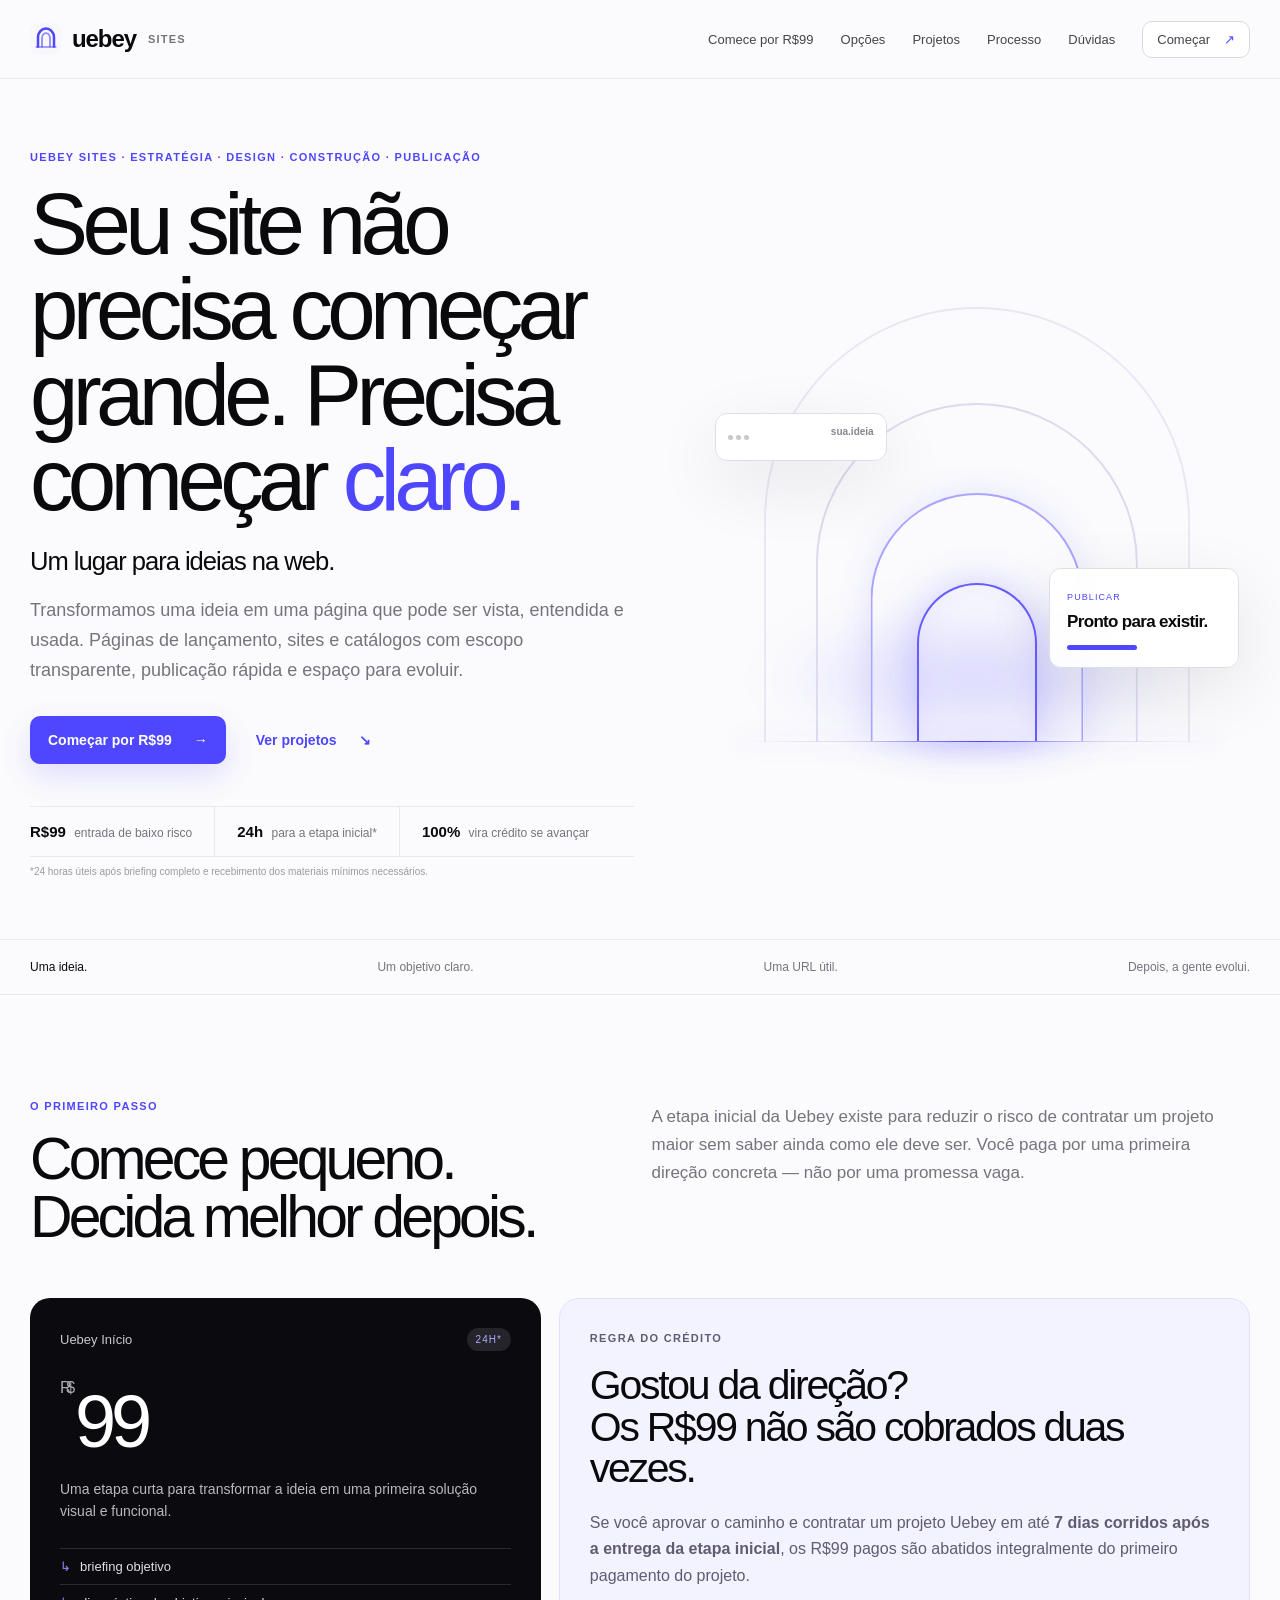
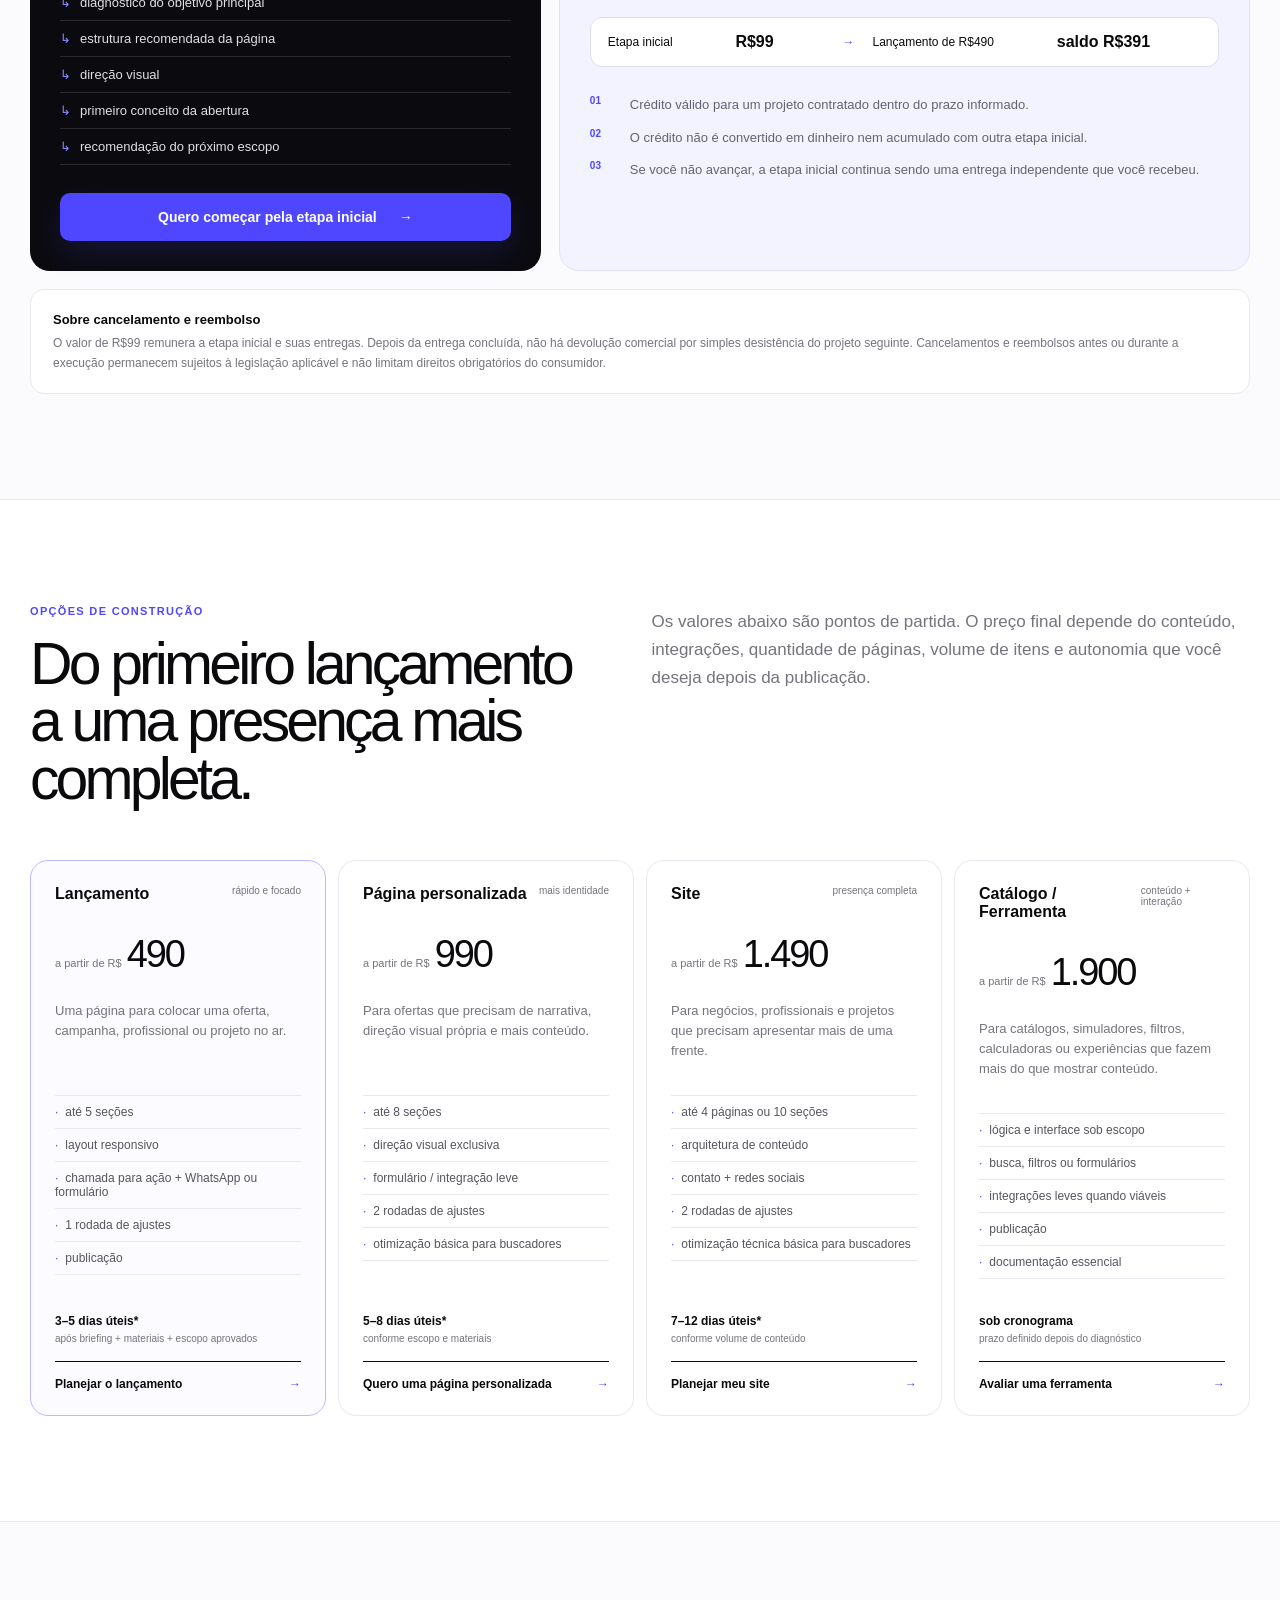
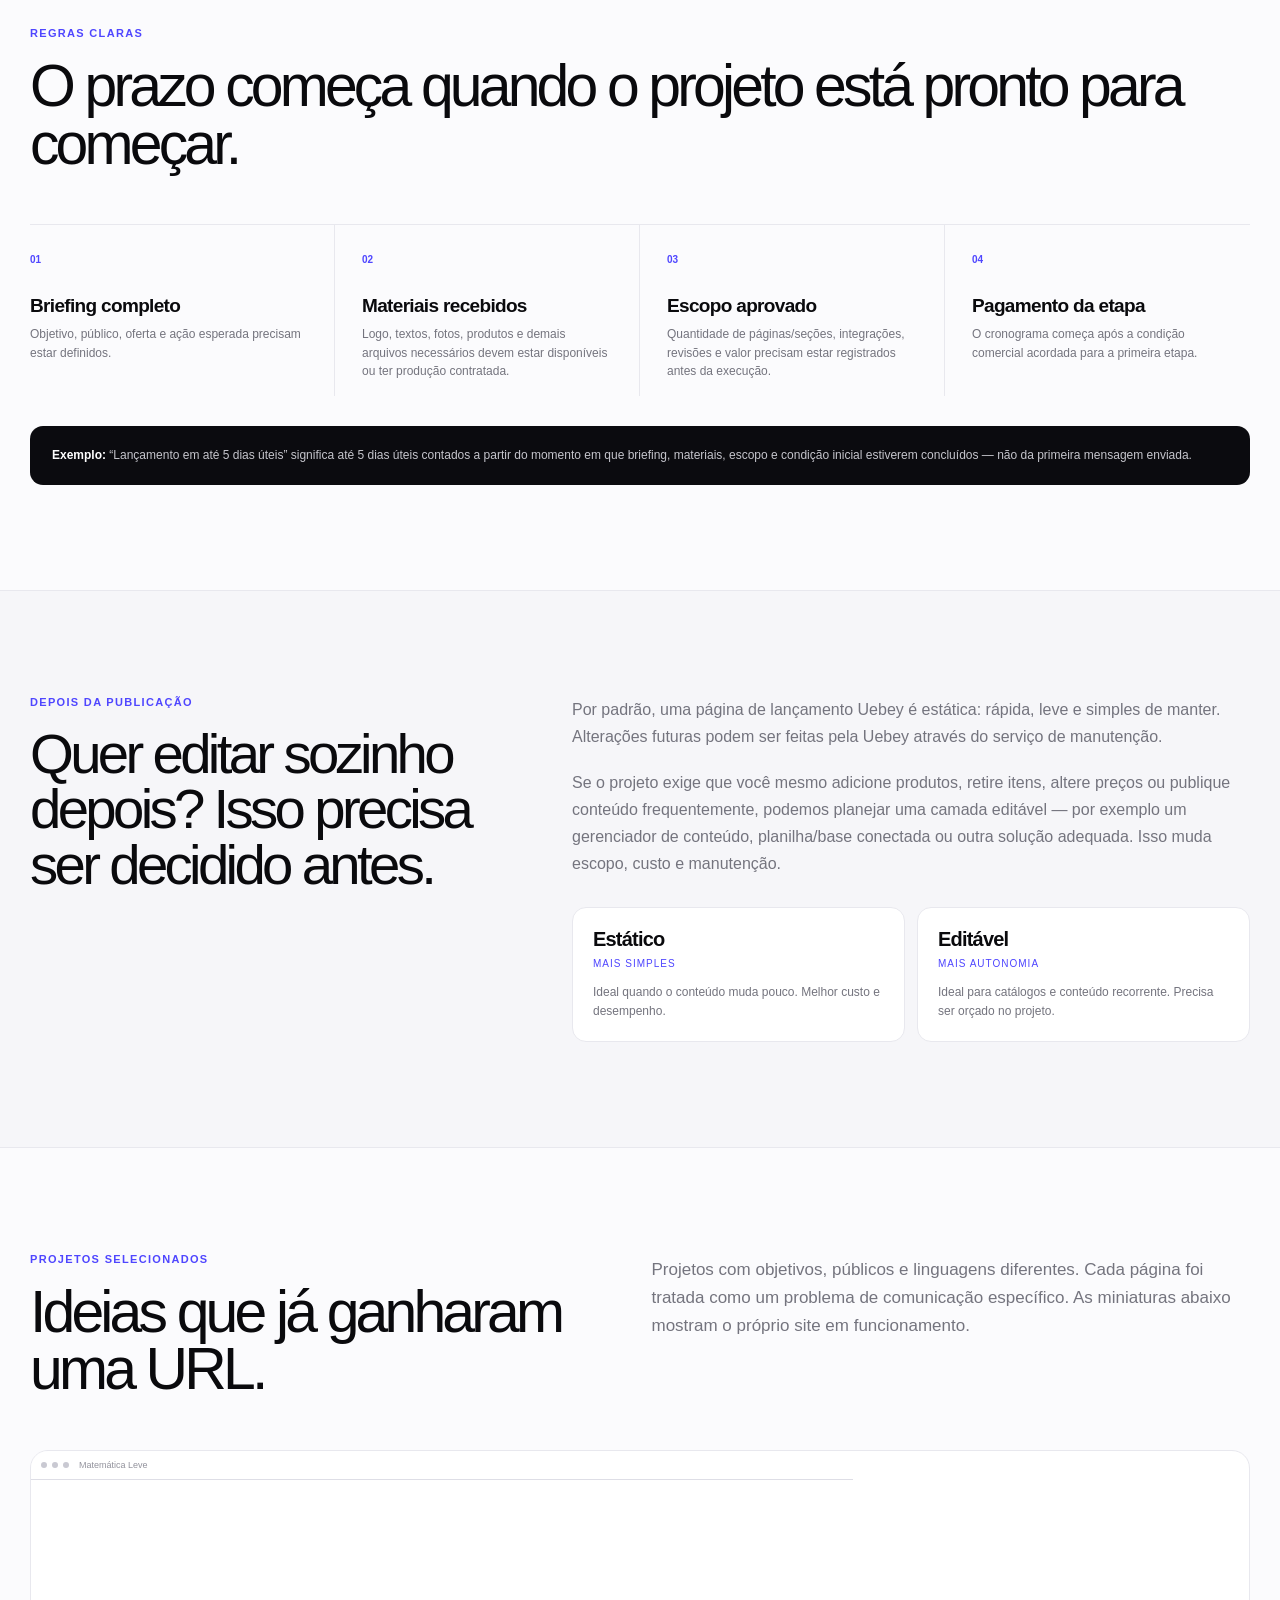
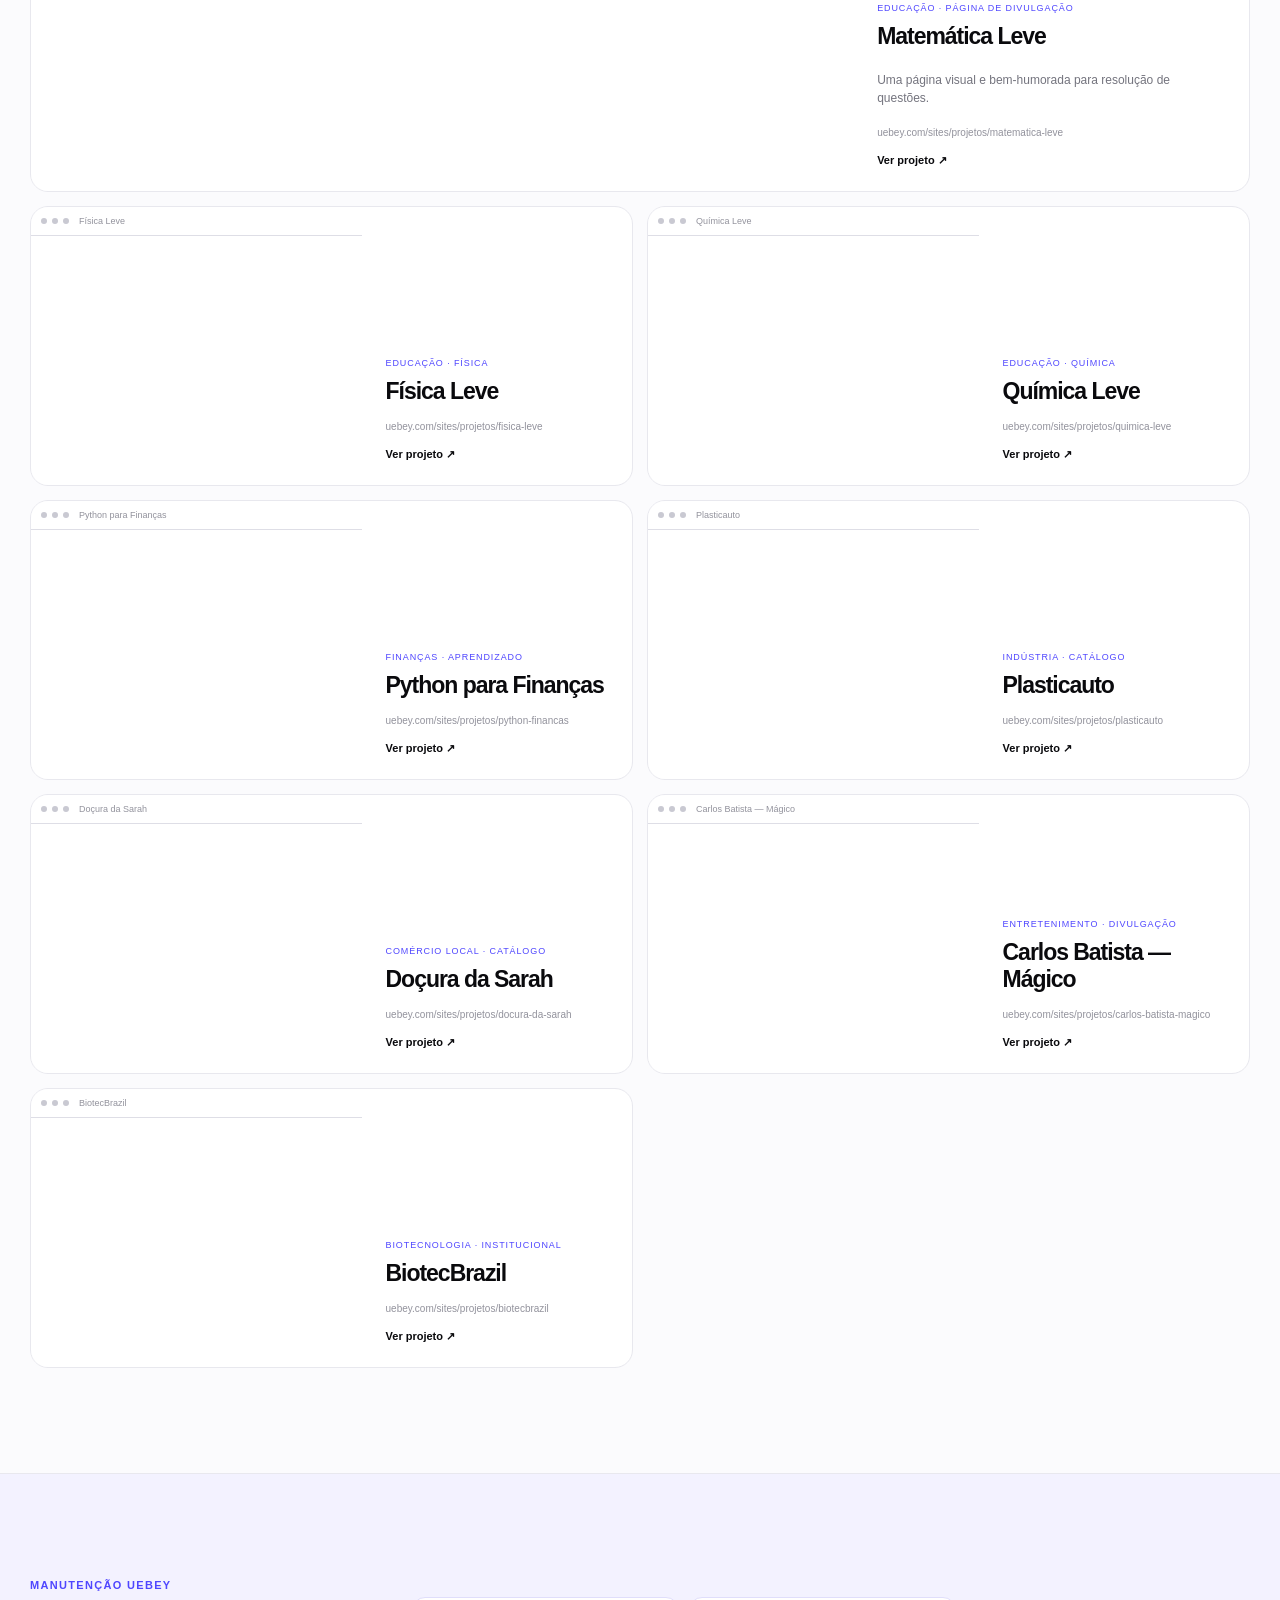
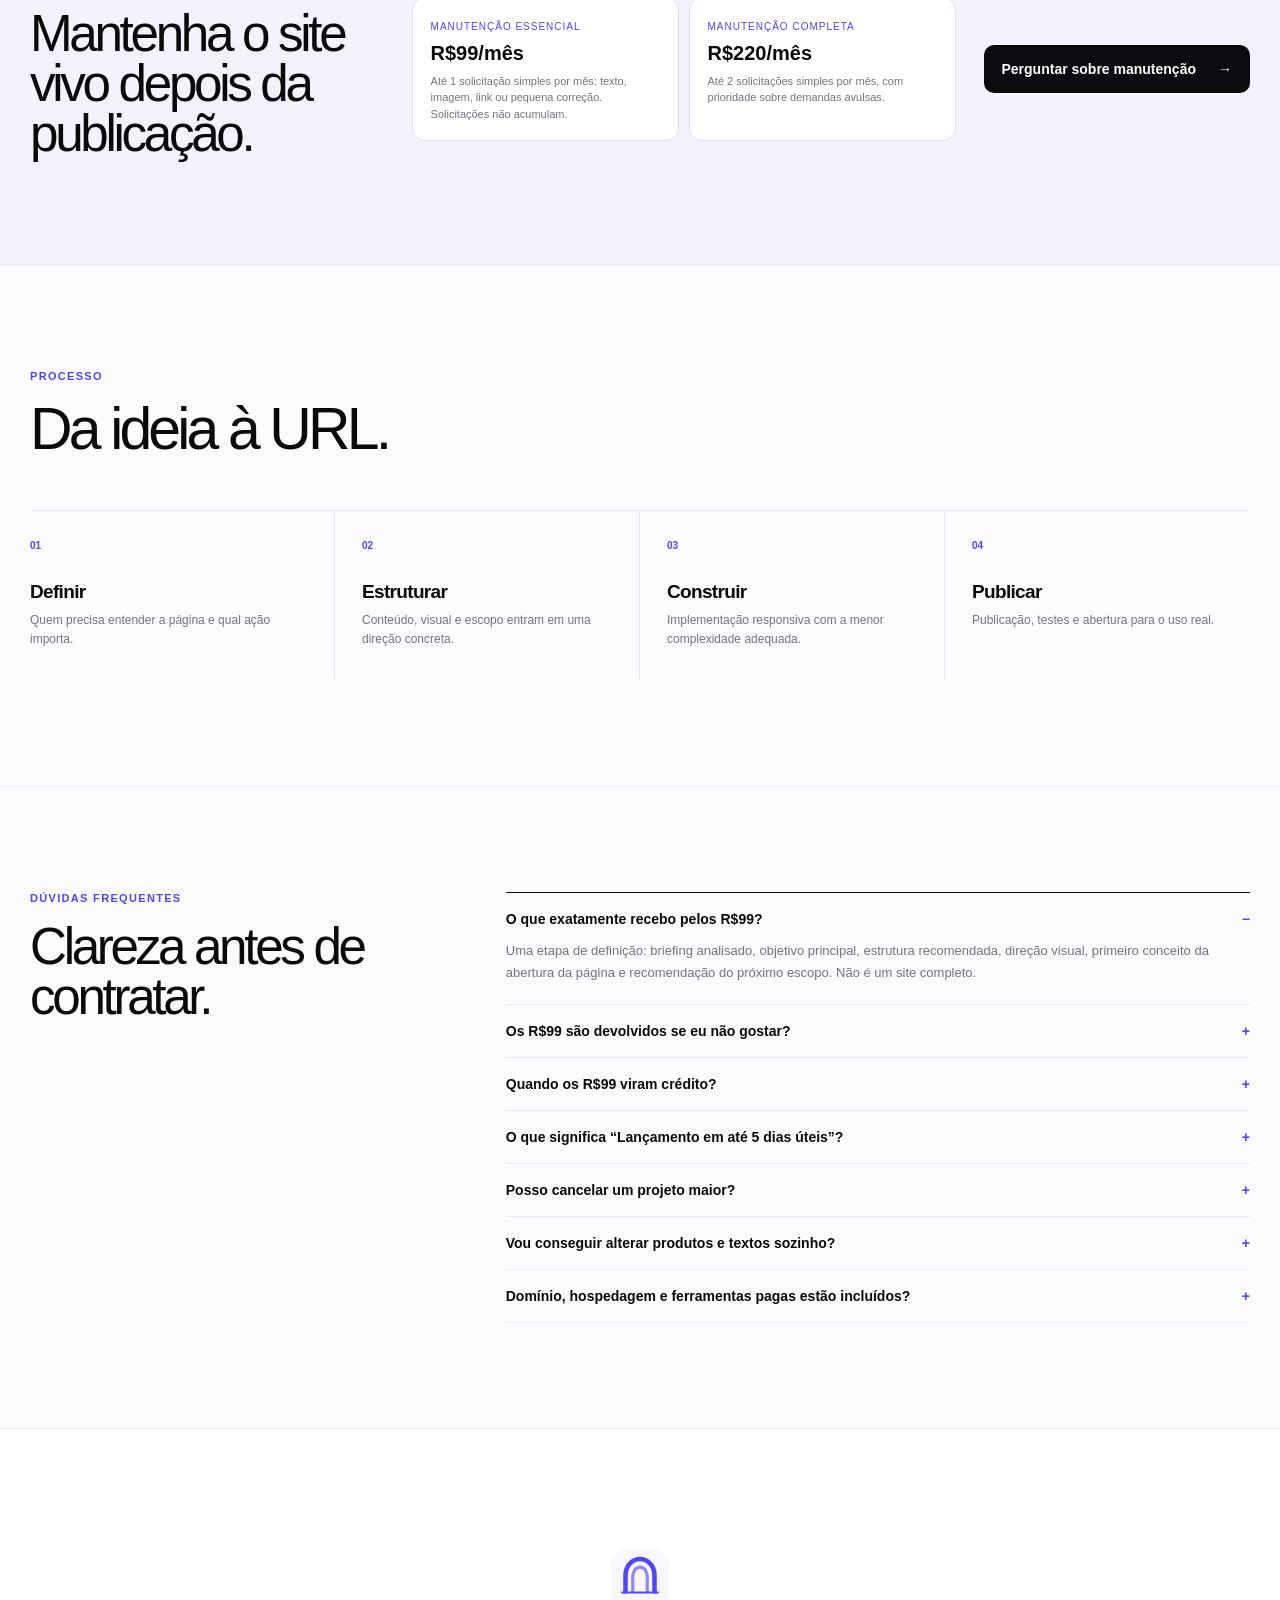
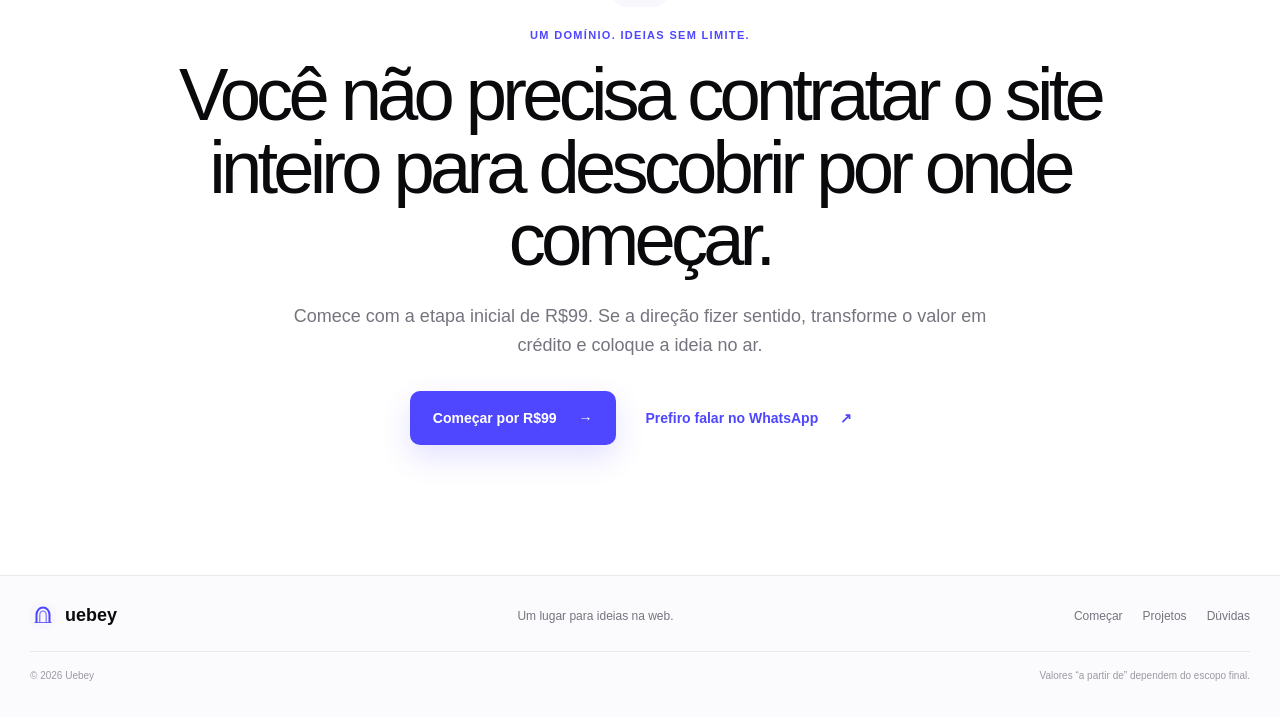
==== sites/index.html @ 87c735de "Publica Uebey Sites em /sites e internaliza portfólio" ====
<!doctype html>
<html lang="pt-BR">
<head>
  <meta charset="utf-8">
  <meta name="viewport" content="width=device-width,initial-scale=1">
  <meta name="theme-color" content="#fbfbfd">
  <meta name="description" content="Uebey Sites — páginas, sites, catálogos e experiências digitais claras, rápidas e sob medida. Comece pela etapa inicial de R$99 e use 100% como crédito se avançar para o projeto completo.">
  <meta property="og:type" content="website">
  <meta property="og:locale" content="pt_BR">
  <meta property="og:title" content="Uebey Sites — sua ideia, pronta para existir na web">
  <meta property="og:description" content="Comece por R$99. Receba direção, estrutura e primeiro conceito. Se avançar, o valor vira crédito no projeto.">
  <title>Uebey Sites — Um lugar para ideias na web</title>
  <link rel="icon" href="favicon.svg" type="image/svg+xml">
  <link rel="stylesheet" href="styles.css">
  <style>
    .site-preview{background:#ececf2;position:relative;overflow:hidden;isolation:isolate}.preview-chrome{height:29px;background:#fff;border-bottom:1px solid #dedee6;display:flex;align-items:center;gap:5px;padding:0 10px;position:relative;z-index:2}.preview-chrome i{width:6px;height:6px;border-radius:50%;background:#c9c9d2;display:block}.preview-chrome span{font-size:9px;color:#92929c;margin-left:5px;white-space:nowrap;overflow:hidden;text-overflow:ellipsis}.site-preview iframe{display:block;width:100%;height:calc(100% - 29px);min-height:221px;border:0;background:#fff;pointer-events:none}.project-wide .site-preview iframe{min-height:311px}.project-url{font-size:10px;color:#92929c;margin-top:6px;line-height:1.4}.portfolio-grid{align-items:stretch}@media(max-width:1040px){.project-wide .site-preview iframe{min-height:201px}}
  </style>
  <script src="script.js" defer></script>
</head>
<body>
<a class="skip-link" href="#conteudo">Ir para o conteúdo</a>

<header class="site-header" id="topo">
  <div class="container nav-row">
    <a class="brand" href="#topo" aria-label="Uebey Sites">
      <img src="favicon.svg" alt="">
      <span>uebey</span>
      <small>sites</small>
    </a>
    <button class="menu-toggle" type="button" aria-expanded="false" aria-controls="menu-principal" aria-label="Abrir menu"><span></span><span></span></button>
    <nav class="main-nav" id="menu-principal" aria-label="Navegação principal">
      <a href="#start">Comece por R$99</a>
      <a href="#opcoes">Opções</a>
      <a href="#portfolio">Projetos</a>
      <a href="#processo">Processo</a>
      <a href="#faq">Dúvidas</a>
      <a class="nav-cta start-link" data-plan="start">Começar <span>↗</span></a>
    </nav>
  </div>
</header>

<main id="conteudo">
  <section class="hero">
    <div class="container hero-grid">
      <div class="hero-copy reveal">
        <p class="eyebrow">Uebey Sites · Estratégia · Design · Construção · Publicação</p>
        <h1>Seu site não precisa começar grande. Precisa começar <em>claro.</em></h1>
        <p class="hero-tagline">Um lugar para ideias na web.</p>
        <p class="hero-lead">Transformamos uma ideia em uma página que pode ser vista, entendida e usada. Páginas de lançamento, sites e catálogos com escopo transparente, publicação rápida e espaço para evoluir.</p>
        <div class="hero-actions">
          <a class="button button-primary start-link" data-plan="start">Começar por R$99 <span>→</span></a>
          <a class="button button-text" href="#portfolio">Ver projetos <span>↘</span></a>
        </div>
        <div class="hero-proof">
          <span><strong>R$99</strong> entrada de baixo risco</span>
          <span><strong>24h</strong> para a etapa inicial*</span>
          <span><strong>100%</strong> vira crédito se avançar</span>
        </div>
        <small class="hero-note">*24 horas úteis após briefing completo e recebimento dos materiais mínimos necessários.</small>
      </div>

      <div class="portal-scene reveal" aria-label="Portal visual da Uebey">
        <div class="portal-aura"></div>
        <div class="portal-shell shell-1"></div>
        <div class="portal-shell shell-2"></div>
        <div class="portal-shell shell-3"></div>
        <div class="portal-door"></div>
        <div class="portal-line"></div>
        <div class="browser-card card-a"><span></span><span></span><span></span><b>sua.ideia</b></div>
        <div class="browser-card card-b"><small>publicar</small><strong>Pronto para existir.</strong><i></i></div>
      </div>
    </div>
  </section>

  <section class="promise-strip" aria-label="Proposta Uebey">
    <div class="container promise-grid">
      <span>Uma ideia.</span><span>Um objetivo claro.</span><span>Uma URL útil.</span><span>Depois, a gente evolui.</span>
    </div>
  </section>

  <section class="section start-section" id="start">
    <div class="container">
      <div class="section-head">
        <div><p class="eyebrow">O primeiro passo</p><h2>Comece pequeno. Decida melhor depois.</h2></div>
        <p>A etapa inicial da Uebey existe para reduzir o risco de contratar um projeto maior sem saber ainda como ele deve ser. Você paga por uma primeira direção concreta — não por uma promessa vaga.</p>
      </div>

      <div class="start-grid">
        <article class="start-card reveal">
          <div class="start-top"><span>Uebey Início</span><span class="pill">24h*</span></div>
          <div class="start-price"><small>R$</small>99</div>
          <p>Uma etapa curta para transformar a ideia em uma primeira solução visual e funcional.</p>
          <ul class="check-list">
            <li>briefing objetivo</li>
            <li>diagnóstico do objetivo principal</li>
            <li>estrutura recomendada da página</li>
            <li>direção visual</li>
            <li>primeiro conceito da abertura</li>
            <li>recomendação do próximo escopo</li>
          </ul>
          <a class="button button-primary full start-link" data-plan="start">Quero começar pela etapa inicial <span>→</span></a>
        </article>

        <div class="credit-panel reveal">
          <p class="eyebrow">Regra do crédito</p>
          <h3>Gostou da direção?<br>Os R$99 não são cobrados duas vezes.</h3>
          <p>Se você aprovar o caminho e contratar um projeto Uebey em até <strong>7 dias corridos após a entrega da etapa inicial</strong>, os R$99 pagos são abatidos integralmente do primeiro pagamento do projeto.</p>
          <div class="credit-example"><span>Etapa inicial</span><strong>R$99</strong><b>→</b><span>Lançamento de R$490</span><strong>saldo R$391</strong></div>
          <div class="credit-rules">
            <div><span>01</span><p>Crédito válido para um projeto contratado dentro do prazo informado.</p></div>
            <div><span>02</span><p>O crédito não é convertido em dinheiro nem acumulado com outra etapa inicial.</p></div>
            <div><span>03</span><p>Se você não avançar, a etapa inicial continua sendo uma entrega independente que você recebeu.</p></div>
          </div>
        </div>
      </div>

      <div class="scope-note reveal">
        <strong>Sobre cancelamento e reembolso</strong>
        <p>O valor de R$99 remunera a etapa inicial e suas entregas. Depois da entrega concluída, não há devolução comercial por simples desistência do projeto seguinte. Cancelamentos e reembolsos antes ou durante a execução permanecem sujeitos à legislação aplicável e não limitam direitos obrigatórios do consumidor.</p>
      </div>
    </div>
  </section>

  <section class="section options-section" id="opcoes">
    <div class="container">
      <div class="section-head">
        <div><p class="eyebrow">Opções de construção</p><h2>Do primeiro lançamento a uma presença mais completa.</h2></div>
        <p>Os valores abaixo são pontos de partida. O preço final depende do conteúdo, integrações, quantidade de páginas, volume de itens e autonomia que você deseja depois da publicação.</p>
      </div>

      <div class="pricing-grid">
        <article class="price-card featured reveal">
          <div class="price-head"><span>Lançamento</span><small>rápido e focado</small></div>
          <div class="price"><small>a partir de R$</small>490</div>
          <p>Uma página para colocar uma oferta, campanha, profissional ou projeto no ar.</p>
          <ul>
            <li>até 5 seções</li>
            <li>layout responsivo</li>
            <li>chamada para ação + WhatsApp ou formulário</li>
            <li>1 rodada de ajustes</li>
            <li>publicação</li>
          </ul>
          <div class="deadline"><strong>3–5 dias úteis*</strong><span>após briefing + materiais + escopo aprovados</span></div>
          <a class="price-link start-link" data-plan="launch">Planejar o lançamento <span>→</span></a>
        </article>

        <article class="price-card reveal">
          <div class="price-head"><span>Página personalizada</span><small>mais identidade</small></div>
          <div class="price"><small>a partir de R$</small>990</div>
          <p>Para ofertas que precisam de narrativa, direção visual própria e mais conteúdo.</p>
          <ul>
            <li>até 8 seções</li>
            <li>direção visual exclusiva</li>
            <li>formulário / integração leve</li>
            <li>2 rodadas de ajustes</li>
            <li>otimização básica para buscadores</li>
          </ul>
          <div class="deadline"><strong>5–8 dias úteis*</strong><span>conforme escopo e materiais</span></div>
          <a class="price-link start-link" data-plan="launch">Quero uma página personalizada <span>→</span></a>
        </article>

        <article class="price-card reveal">
          <div class="price-head"><span>Site</span><small>presença completa</small></div>
          <div class="price"><small>a partir de R$</small>1.490</div>
          <p>Para negócios, profissionais e projetos que precisam apresentar mais de uma frente.</p>
          <ul>
            <li>até 4 páginas ou 10 seções</li>
            <li>arquitetura de conteúdo</li>
            <li>contato + redes sociais</li>
            <li>2 rodadas de ajustes</li>
            <li>otimização técnica básica para buscadores</li>
          </ul>
          <div class="deadline"><strong>7–12 dias úteis*</strong><span>conforme volume de conteúdo</span></div>
          <a class="price-link start-link" data-plan="site">Planejar meu site <span>→</span></a>
        </article>

        <article class="price-card reveal">
          <div class="price-head"><span>Catálogo / Ferramenta</span><small>conteúdo + interação</small></div>
          <div class="price"><small>a partir de R$</small>1.900</div>
          <p>Para catálogos, simuladores, filtros, calculadoras ou experiências que fazem mais do que mostrar conteúdo.</p>
          <ul>
            <li>lógica e interface sob escopo</li>
            <li>busca, filtros ou formulários</li>
            <li>integrações leves quando viáveis</li>
            <li>publicação</li>
            <li>documentação essencial</li>
          </ul>
          <div class="deadline"><strong>sob cronograma</strong><span>prazo definido depois do diagnóstico</span></div>
          <a class="price-link start-link" data-plan="tool">Avaliar uma ferramenta <span>→</span></a>
        </article>
      </div>
    </div>
  </section>

  <section class="section rules-section">
    <div class="container">
      <div class="section-head compact">
        <div><p class="eyebrow">Regras claras</p><h2>O prazo começa quando o projeto está pronto para começar.</h2></div>
      </div>
      <div class="rules-grid">
        <article><span>01</span><h3>Briefing completo</h3><p>Objetivo, público, oferta e ação esperada precisam estar definidos.</p></article>
        <article><span>02</span><h3>Materiais recebidos</h3><p>Logo, textos, fotos, produtos e demais arquivos necessários devem estar disponíveis ou ter produção contratada.</p></article>
        <article><span>03</span><h3>Escopo aprovado</h3><p>Quantidade de páginas/seções, integrações, revisões e valor precisam estar registrados antes da execução.</p></article>
        <article><span>04</span><h3>Pagamento da etapa</h3><p>O cronograma começa após a condição comercial acordada para a primeira etapa.</p></article>
      </div>
      <div class="timeline-rule reveal"><strong>Exemplo:</strong> “Lançamento em até 5 dias úteis” significa até 5 dias úteis contados a partir do momento em que briefing, materiais, escopo e condição inicial estiverem concluídos — não da primeira mensagem enviada.</div>
    </div>
  </section>

  <section class="section edit-section">
    <div class="container edit-grid">
      <div><p class="eyebrow">Depois da publicação</p><h2>Quer editar sozinho depois? Isso precisa ser decidido antes.</h2></div>
      <div class="edit-copy">
        <p>Por padrão, uma página de lançamento Uebey é estática: rápida, leve e simples de manter. Alterações futuras podem ser feitas pela Uebey através do serviço de manutenção.</p>
        <p>Se o projeto exige que você mesmo adicione produtos, retire itens, altere preços ou publique conteúdo frequentemente, podemos planejar uma camada editável — por exemplo um gerenciador de conteúdo, planilha/base conectada ou outra solução adequada. Isso muda escopo, custo e manutenção.</p>
        <div class="choice-grid">
          <article><strong>Estático</strong><span>mais simples</span><p>Ideal quando o conteúdo muda pouco. Melhor custo e desempenho.</p></article>
          <article><strong>Editável</strong><span>mais autonomia</span><p>Ideal para catálogos e conteúdo recorrente. Precisa ser orçado no projeto.</p></article>
        </div>
      </div>
    </div>
  </section>

  <section class="section portfolio-section" id="portfolio">
    <div class="container">
      <div class="section-head">
        <div><p class="eyebrow">Projetos selecionados</p><h2>Ideias que já ganharam uma URL.</h2></div>
        <p>Projetos com objetivos, públicos e linguagens diferentes. Cada página foi tratada como um problema de comunicação específico. As miniaturas abaixo mostram o próprio site em funcionamento.</p>
      </div>

      <div class="portfolio-grid">
        <a class="project project-wide reveal" href="/sites/projetos/matematica-leve/">
          <div class="project-art site-preview"><div class="preview-chrome"><i></i><i></i><i></i><span>Matemática Leve</span></div><iframe loading="lazy" tabindex="-1" aria-hidden="true" sandbox="allow-scripts allow-same-origin" src="https://rsucupira.github.io/resolucao-matematica-vestibular-leve/"></iframe></div>
          <div class="project-info"><small>Educação · Página de divulgação</small><h3>Matemática Leve</h3><p>Uma página visual e bem-humorada para resolução de questões.</p><span class="project-url">uebey.com/sites/projetos/matematica-leve</span><b>Ver projeto ↗</b></div>
        </a>
        <a class="project reveal" href="/sites/projetos/fisica-leve/">
          <div class="project-art site-preview"><div class="preview-chrome"><i></i><i></i><i></i><span>Física Leve</span></div><iframe loading="lazy" tabindex="-1" aria-hidden="true" sandbox="allow-scripts allow-same-origin" src="https://rsucupira.github.io/resolucao-fisica-vestibular-leve/"></iframe></div>
          <div class="project-info"><small>Educação · Física</small><h3>Física Leve</h3><span class="project-url">uebey.com/sites/projetos/fisica-leve</span><b>Ver projeto ↗</b></div>
        </a>
        <a class="project reveal" href="/sites/projetos/quimica-leve/">
          <div class="project-art site-preview"><div class="preview-chrome"><i></i><i></i><i></i><span>Química Leve</span></div><iframe loading="lazy" tabindex="-1" aria-hidden="true" sandbox="allow-scripts allow-same-origin" src="https://rsucupira.github.io/resolucao-quimica-vestibular-leve/"></iframe></div>
          <div class="project-info"><small>Educação · Química</small><h3>Química Leve</h3><span class="project-url">uebey.com/sites/projetos/quimica-leve</span><b>Ver projeto ↗</b></div>
        </a>
        <a class="project reveal" href="/sites/projetos/python-financas/">
          <div class="project-art site-preview"><div class="preview-chrome"><i></i><i></i><i></i><span>Python para Finanças</span></div><iframe loading="lazy" tabindex="-1" aria-hidden="true" sandbox="allow-scripts allow-same-origin" src="https://rsucupira.github.io/python-financas/"></iframe></div>
          <div class="project-info"><small>Finanças · Aprendizado</small><h3>Python para Finanças</h3><span class="project-url">uebey.com/sites/projetos/python-financas</span><b>Ver projeto ↗</b></div>
        </a>
        <a class="project reveal" href="/sites/projetos/plasticauto/">
          <div class="project-art site-preview"><div class="preview-chrome"><i></i><i></i><i></i><span>Plasticauto</span></div><iframe loading="lazy" tabindex="-1" aria-hidden="true" sandbox="allow-scripts allow-same-origin" src="https://rsucupira.github.io/lp-plasticauto/"></iframe></div>
          <div class="project-info"><small>Indústria · Catálogo</small><h3>Plasticauto</h3><span class="project-url">uebey.com/sites/projetos/plasticauto</span><b>Ver projeto ↗</b></div>
        </a>
        <a class="project reveal" href="/sites/projetos/docura-da-sarah/">
          <div class="project-art site-preview"><div class="preview-chrome"><i></i><i></i><i></i><span>Doçura da Sarah</span></div><iframe loading="lazy" tabindex="-1" aria-hidden="true" sandbox="allow-scripts allow-same-origin" src="https://rsucupira.github.io/lp-docura-da-sarah/"></iframe></div>
          <div class="project-info"><small>Comércio local · Catálogo</small><h3>Doçura da Sarah</h3><span class="project-url">uebey.com/sites/projetos/docura-da-sarah</span><b>Ver projeto ↗</b></div>
        </a>
        <a class="project reveal" href="/sites/projetos/carlos-batista-magico/">
          <div class="project-art site-preview"><div class="preview-chrome"><i></i><i></i><i></i><span>Carlos Batista — Mágico</span></div><iframe loading="lazy" tabindex="-1" aria-hidden="true" sandbox="allow-scripts allow-same-origin" src="https://rsucupira.github.io/lp-magico/"></iframe></div>
          <div class="project-info"><small>Entretenimento · Divulgação</small><h3>Carlos Batista — Mágico</h3><span class="project-url">uebey.com/sites/projetos/carlos-batista-magico</span><b>Ver projeto ↗</b></div>
        </a>
        <a class="project reveal" href="/sites/projetos/biotecbrazil/">
          <div class="project-art site-preview"><div class="preview-chrome"><i></i><i></i><i></i><span>BiotecBrazil</span></div><iframe loading="lazy" tabindex="-1" aria-hidden="true" sandbox="allow-scripts allow-same-origin" src="https://rsucupira.github.io/lp-biotecbrazil/"></iframe></div>
          <div class="project-info"><small>Biotecnologia · Institucional</small><h3>BiotecBrazil</h3><span class="project-url">uebey.com/sites/projetos/biotecbrazil</span><b>Ver projeto ↗</b></div>
        </a>
      </div>
    </div>
  </section>

  <section class="section care-section">
    <div class="container care-wrap">
      <div><p class="eyebrow">Manutenção Uebey</p><h2>Mantenha o site vivo depois da publicação.</h2></div>
      <div class="care-plans">
        <article><span>Manutenção Essencial</span><strong>R$99/mês</strong><p>Até 1 solicitação simples por mês: texto, imagem, link ou pequena correção. Solicitações não acumulam.</p></article>
        <article><span>Manutenção Completa</span><strong>R$220/mês</strong><p>Até 2 solicitações simples por mês, com prioridade sobre demandas avulsas.</p></article>
      </div>
      <a class="button button-dark start-link" data-plan="care">Perguntar sobre manutenção <span>→</span></a>
    </div>
  </section>

  <section class="section process-section" id="processo">
    <div class="container">
      <div class="section-head compact"><div><p class="eyebrow">Processo</p><h2>Da ideia à URL.</h2></div></div>
      <div class="process-grid">
        <article><span>01</span><h3>Definir</h3><p>Quem precisa entender a página e qual ação importa.</p></article>
        <article><span>02</span><h3>Estruturar</h3><p>Conteúdo, visual e escopo entram em uma direção concreta.</p></article>
        <article><span>03</span><h3>Construir</h3><p>Implementação responsiva com a menor complexidade adequada.</p></article>
        <article><span>04</span><h3>Publicar</h3><p>Publicação, testes e abertura para o uso real.</p></article>
      </div>
    </div>
  </section>

  <section class="section faq-section" id="faq">
    <div class="container faq-wrap">
      <div><p class="eyebrow">Dúvidas frequentes</p><h2>Clareza antes de contratar.</h2></div>
      <div class="faq-list">
        <details open><summary>O que exatamente recebo pelos R$99?</summary><p>Uma etapa de definição: briefing analisado, objetivo principal, estrutura recomendada, direção visual, primeiro conceito da abertura da página e recomendação do próximo escopo. Não é um site completo.</p></details>
        <details><summary>Os R$99 são devolvidos se eu não gostar?</summary><p>O valor remunera um trabalho efetivamente realizado. Depois de entregue, não há devolução comercial por mera decisão de não continuar. Antes ou durante a execução, qualquer cancelamento ou reembolso segue a legislação aplicável e as condições válidas para o caso.</p></details>
        <details><summary>Quando os R$99 viram crédito?</summary><p>Quando você contrata o primeiro projeto Uebey em até 7 dias corridos após a entrega da etapa inicial. O valor é abatido do primeiro pagamento desse projeto.</p></details>
        <details><summary>O que significa “Lançamento em até 5 dias úteis”?</summary><p>O prazo começa após briefing completo, materiais necessários recebidos, escopo aprovado e condição inicial de pagamento concluída. Mudanças de escopo ou atrasos no envio de conteúdo podem alterar o cronograma.</p></details>
        <details><summary>Posso cancelar um projeto maior?</summary><p>Sim, observadas as condições registradas na proposta/contrato e a legislação aplicável. Em geral, etapas já executadas permanecem remuneradas; etapas ainda não iniciadas são tratadas conforme a situação concreta.</p></details>
        <details><summary>Vou conseguir alterar produtos e textos sozinho?</summary><p>Em páginas estáticas, não por um painel administrativo. Podemos fazer as alterações pelo serviço de manutenção. Se você precisa editar frequentemente, uma versão com camada editável deve fazer parte do escopo desde o início.</p></details>
        <details><summary>Domínio, hospedagem e ferramentas pagas estão incluídos?</summary><p>Não automaticamente. A proposta identifica o que é gratuito, o que é do cliente e quais serviços externos podem gerar cobrança separada.</p></details>
      </div>
    </div>
  </section>

  <section class="final-cta">
    <div class="container final-inner">
      <img src="favicon.svg" alt="">
      <p class="eyebrow">Um domínio. Ideias sem limite.</p>
      <h2>Você não precisa contratar o site inteiro para descobrir por onde começar.</h2>
      <p>Comece com a etapa inicial de R$99. Se a direção fizer sentido, transforme o valor em crédito e coloque a ideia no ar.</p>
      <div class="final-actions"><a class="button button-primary large start-link" data-plan="start">Começar por R$99 <span>→</span></a><a class="button button-text whatsapp-link" data-message="Olá. Vim pela Uebey Sites e quero explicar uma ideia antes de escolher um plano.">Prefiro falar no WhatsApp <span>↗</span></a></div>
    </div>
  </section>
</main>

<footer>
  <div class="container footer-main">
    <a class="footer-brand" href="#topo"><img src="favicon.svg" alt=""><span>uebey</span></a>
    <span>Um lugar para ideias na web.</span>
    <div><a href="#start">Começar</a><a href="#portfolio">Projetos</a><a href="#faq">Dúvidas</a></div>
  </div>
  <div class="container footer-bottom"><span>© <span id="year">2026</span> Uebey</span><span>Valores “a partir de” dependem do escopo final.</span></div>
</footer>
</body>
</html>
---- sites/styles.css ----
:root{--bg:#fbfbfd;--surface:#fff;--ink:#0a0a0d;--muted:#74747e;--line:#e8e8ee;--accent:#4f46ff;--accent2:#8d87ff;--soft:#f3f2ff;--dark:#0b0b0f;--max:1220px;--radius:20px}*{box-sizing:border-box}html{scroll-behavior:smooth}body{margin:0;background:var(--bg);color:var(--ink);font-family:Inter,ui-sans-serif,-apple-system,BlinkMacSystemFont,"Segoe UI",sans-serif;-webkit-font-smoothing:antialiased}a{color:inherit;text-decoration:none;cursor:pointer}img{display:block;max-width:100%}.container{width:min(calc(100% - 40px),var(--max));margin:auto}.skip-link{position:absolute;left:-999px;top:0}.skip-link:focus{left:16px;top:16px;z-index:100;background:#fff;padding:10px 14px;border-radius:10px}.site-header{position:sticky;top:0;z-index:50;background:rgba(251,251,253,.86);backdrop-filter:blur(18px);border-bottom:1px solid rgba(232,232,238,.8)}.nav-row{height:78px;display:flex;align-items:center;justify-content:space-between}.brand{display:flex;align-items:center;gap:10px;font-size:24px;font-weight:650;letter-spacing:-.045em}.brand img{width:32px;height:32px}.brand small{font-size:11px;font-weight:700;letter-spacing:.11em;text-transform:uppercase;color:var(--muted);margin-left:2px}.main-nav{display:flex;align-items:center;gap:27px;font-size:13px;color:#44444c}.main-nav a:hover{color:var(--accent)}.nav-cta{border:1px solid #d9d9e1;background:#fff;padding:10px 14px;border-radius:10px;display:inline-flex;gap:14px;align-items:center}.nav-cta span{color:var(--accent)}.menu-toggle{display:none;border:0;background:none;width:38px;height:38px;align-items:center;justify-content:center;flex-direction:column;gap:5px}.menu-toggle span{width:20px;height:1px;background:var(--ink)}.hero{min-height:740px;display:flex;align-items:center;border-bottom:1px solid var(--line)}.hero-grid{display:grid;grid-template-columns:1.05fr .95fr;gap:70px;align-items:center;padding:72px 0 62px}.eyebrow{margin:0 0 18px;color:var(--accent);font-size:11px;font-weight:700;letter-spacing:.12em;text-transform:uppercase}.hero h1,.section h2,.final-cta h2{font-weight:520;letter-spacing:-.065em;line-height:.98;margin:0}.hero h1{font-size:clamp(56px,6.8vw,100px);max-width:760px}.hero h1 em{font-style:normal;color:var(--accent)}.hero-tagline{font-size:clamp(21px,2vw,28px);letter-spacing:-.04em;margin:25px 0 0}.hero-lead{font-size:18px;line-height:1.65;color:var(--muted);max-width:660px;margin:20px 0 0}.hero-actions,.final-actions{display:flex;gap:12px;align-items:center;flex-wrap:wrap;margin-top:31px}.button{min-height:48px;padding:0 18px;border-radius:10px;display:inline-flex;align-items:center;justify-content:center;gap:22px;font-size:14px;font-weight:600;transition:.18s ease}.button-primary{background:var(--accent);color:#fff;box-shadow:0 12px 30px rgba(79,70,255,.16)}.button-primary:hover{background:#4038ec;transform:translateY(-1px)}.button-text{color:var(--accent)}.button-dark{background:var(--dark);color:#fff}.button.full{width:100%}.button.large{min-height:54px;padding:0 23px}.hero-proof{display:flex;gap:0;margin-top:42px;border-top:1px solid var(--line);border-bottom:1px solid var(--line);max-width:700px}.hero-proof span{padding:16px 22px 16px 0;margin-right:22px;border-right:1px solid var(--line);font-size:12px;color:var(--muted)}.hero-proof span:last-child{border-right:0}.hero-proof strong{color:var(--ink);font-size:15px;margin-right:5px}.hero-note{display:block;color:#9a9aa2;font-size:10px;margin-top:9px}.portal-scene{height:530px;position:relative;display:flex;align-items:flex-end;justify-content:center;isolation:isolate}.portal-aura{position:absolute;bottom:4%;width:80%;height:30%;background:radial-gradient(ellipse at center,rgba(79,70,255,.2),transparent 70%);filter:blur(22px);z-index:-3}.portal-shell{position:absolute;left:50%;bottom:7%;transform:translateX(-50%);border:2px solid #e8e7f3;border-bottom:0;border-radius:999px 999px 0 0}.shell-1{width:78%;height:82%}.shell-2{width:59%;height:64%;border-color:#dcdaef}.shell-3{width:39%;height:47%;border-color:#a9a4ff;box-shadow:0 0 35px rgba(79,70,255,.13)}.portal-door{position:absolute;bottom:7%;width:22%;height:30%;border:2px solid #655dff;border-bottom:0;border-radius:999px 999px 0 0;box-shadow:0 0 40px rgba(79,70,255,.24),inset 0 0 30px rgba(79,70,255,.08)}.portal-line{position:absolute;bottom:7%;height:1px;width:88%;background:linear-gradient(90deg,transparent,#d7d4ff,var(--accent),#d7d4ff,transparent);box-shadow:0 0 22px rgba(79,70,255,.4)}.browser-card{position:absolute;background:rgba(255,255,255,.92);border:1px solid #dedee6;border-radius:12px;box-shadow:0 22px 70px rgba(15,15,25,.09);backdrop-filter:blur(10px)}.card-a{left:2%;top:31%;width:172px;height:48px;padding:12px}.card-a span{display:inline-block;width:5px;height:5px;border-radius:50%;background:#c8c8d0;margin-right:3px}.card-a b{font-size:10px;float:right;color:#85858e;font-weight:550}.card-b{right:2%;bottom:21%;width:190px;padding:17px}.card-b small{color:var(--accent);font-size:9px;text-transform:uppercase;letter-spacing:.12em}.card-b strong{display:block;font-size:17px;letter-spacing:-.04em;margin:8px 0 13px}.card-b i{display:block;width:70px;height:5px;border-radius:99px;background:var(--accent)}.promise-strip{border-bottom:1px solid var(--line);padding:20px 0}.promise-grid{display:flex;justify-content:space-between;gap:22px;flex-wrap:wrap;font-size:12px;color:var(--muted)}.promise-grid span:first-child{color:var(--ink)}.section{padding:105px 0;border-bottom:1px solid var(--line)}.section-head{display:grid;grid-template-columns:.95fr 1.05fr;gap:80px;margin-bottom:52px;align-items:start}.section-head.compact{grid-template-columns:1fr}.section h2{font-size:clamp(39px,4.6vw,70px)}.section-head>p{font-size:17px;line-height:1.65;color:var(--muted);margin:3px 0 0;max-width:660px}.start-grid{display:grid;grid-template-columns:.85fr 1.15fr;gap:18px}.start-card,.credit-panel{border-radius:var(--radius);padding:30px}.start-card{background:var(--dark);color:#fff}.start-top{display:flex;align-items:center;justify-content:space-between;color:#c8c8cf;font-size:13px}.pill{padding:6px 9px;background:#24242a;border-radius:99px;color:#afaaff;font-size:10px;text-transform:uppercase;letter-spacing:.1em}.start-price{font-size:74px;letter-spacing:-.07em;margin:28px 0 6px}.start-price small{font-size:16px;vertical-align:top;margin-right:5px;color:#aaaab2}.start-card>p{color:#b8b8c0;line-height:1.6;font-size:14px}.check-list{list-style:none;padding:0;margin:26px 0 28px;border-top:1px solid #2a2a31}.check-list li{padding:10px 0;border-bottom:1px solid #2a2a31;color:#dfdfe4;font-size:13px}.check-list li:before{content:"↳";color:#8d87ff;margin-right:9px}.credit-panel{background:var(--soft);border:1px solid #e2e0ff}.credit-panel h3{font-size:clamp(30px,3.2vw,50px);line-height:1.02;letter-spacing:-.055em;margin:0 0 20px;font-weight:530}.credit-panel>p{color:#5f5c70;line-height:1.65}.credit-example{display:grid;grid-template-columns:auto auto 24px auto auto;gap:12px;align-items:center;background:#fff;border:1px solid #dedcf8;padding:15px 17px;border-radius:12px;margin:28px 0;font-size:12px}.credit-example strong{font-size:16px}.credit-example b{color:var(--accent);text-align:center}.credit-rules{display:grid;gap:13px}.credit-rules>div{display:grid;grid-template-columns:30px 1fr;gap:10px}.credit-rules span{color:var(--accent);font-size:10px;font-weight:700}.credit-rules p{margin:0;color:#666273;font-size:13px;line-height:1.5}.scope-note{margin-top:18px;padding:20px 22px;border:1px solid var(--line);border-radius:14px;background:#fff}.scope-note strong{font-size:13px}.scope-note p{margin:6px 0 0;color:var(--muted);font-size:12px;line-height:1.6}.options-section{background:#fff}.pricing-grid{display:grid;grid-template-columns:repeat(4,1fr);gap:12px}.price-card{border:1px solid var(--line);border-radius:18px;padding:24px;display:flex;flex-direction:column;min-height:500px;background:#fff;transition:.18s}.price-card:hover{transform:translateY(-2px);box-shadow:0 18px 50px rgba(20,20,30,.055)}.price-card.featured{border-color:#bcb8ff;background:#fcfbff}.price-head{display:flex;justify-content:space-between;gap:10px}.price-head span{font-weight:650}.price-head small{color:var(--muted);font-size:10px}.price{font-size:38px;letter-spacing:-.055em;margin:30px 0 12px}.price small{font-size:11px;color:var(--muted);letter-spacing:0;margin-right:5px}.price-card>p{color:var(--muted);font-size:13px;line-height:1.55;min-height:61px}.price-card ul{list-style:none;padding:0;margin:20px 0;border-top:1px solid var(--line)}.price-card li{padding:9px 0;border-bottom:1px solid var(--line);font-size:12px;color:#55555e}.price-card li:before{content:"·";color:var(--accent);margin-right:7px}.deadline{margin-top:auto;padding:15px 0}.deadline strong{display:block;font-size:12px}.deadline span{display:block;color:var(--muted);font-size:10px;line-height:1.4;margin-top:4px}.price-link{display:flex;justify-content:space-between;align-items:center;border-top:1px solid var(--ink);padding-top:15px;font-size:12px;font-weight:650}.price-link span{color:var(--accent)}.rules-grid,.process-grid{display:grid;grid-template-columns:repeat(4,1fr);border-top:1px solid var(--line)}.rules-grid article,.process-grid article{padding:24px 27px 15px 0;border-right:1px solid var(--line);min-height:170px}.rules-grid article:not(:first-child),.process-grid article:not(:first-child){padding-left:27px}.rules-grid article:last-child,.process-grid article:last-child{border-right:0}.rules-grid span,.process-grid span{font-size:10px;color:var(--accent);font-weight:700}.rules-grid h3,.process-grid h3{font-size:19px;letter-spacing:-.035em;margin:28px 0 8px}.rules-grid p,.process-grid p{font-size:12px;color:var(--muted);line-height:1.55;margin:0}.timeline-rule{margin-top:30px;background:var(--dark);color:#c5c5cc;padding:20px 22px;border-radius:13px;font-size:12px;line-height:1.6}.timeline-rule strong{color:#fff}.edit-section{background:#f6f6f9}.edit-grid{display:grid;grid-template-columns:.8fr 1.2fr;gap:90px}.edit-grid h2{font-size:clamp(38px,4.4vw,64px)}.edit-copy>p{color:var(--muted);font-size:16px;line-height:1.7;margin:0 0 18px}.choice-grid{display:grid;grid-template-columns:1fr 1fr;gap:12px;margin-top:30px}.choice-grid article{background:#fff;border:1px solid var(--line);padding:20px;border-radius:14px}.choice-grid strong{font-size:20px;letter-spacing:-.04em}.choice-grid span{display:block;color:var(--accent);font-size:10px;text-transform:uppercase;letter-spacing:.1em;margin:7px 0 14px}.choice-grid p{font-size:12px;color:var(--muted);line-height:1.55;margin:0}.portfolio-grid{display:grid;grid-template-columns:repeat(2,1fr);gap:14px}.project{background:#fff;border:1px solid var(--line);border-radius:18px;overflow:hidden;display:grid;grid-template-columns:1.1fr .9fr;min-height:280px;transition:.18s}.project-wide{grid-column:span 2;grid-template-columns:1.35fr .65fr;min-height:340px}.project:hover{transform:translateY(-2px);box-shadow:0 18px 50px rgba(15,15,25,.05)}.project-art{position:relative;overflow:hidden;background:linear-gradient(135deg,#f8f8fe,#efedff);min-height:250px}.math-art span{position:absolute;color:#615aff;font-weight:650}.math-art span:nth-child(1){font-size:92px;left:18%;top:22%}.math-art span:nth-child(2){font-size:42px;left:47%;top:46%}.math-art span:nth-child(3){font-size:55px;right:18%;top:19%}.python-art span{position:absolute;left:50%;top:50%;transform:translate(-50%,-50%);font-size:60px;letter-spacing:-.08em;color:var(--accent)}.python-art i{position:absolute;width:150px;height:150px;border:1px solid #b7b3ff;border-radius:50%;left:50%;top:50%;transform:translate(-50%,-50%);box-shadow:0 0 0 35px rgba(79,70,255,.05)}.grid-art{background-image:linear-gradient(rgba(79,70,255,.08) 1px,transparent 1px),linear-gradient(90deg,rgba(79,70,255,.08) 1px,transparent 1px);background-size:25px 25px}.dots-art{display:flex;align-items:center;justify-content:center;gap:13px;background:#fff7fb}.dots-art i{width:52px;height:52px;border-radius:50%;background:linear-gradient(135deg,#ffb9d4,#ffd9e7)}.dots-art i:nth-child(2){width:75px;height:75px}.magic-art{display:grid;place-items:center;background:radial-gradient(circle at 50% 48%,#5d347f,#0b0910 58%)}.magic-art span{color:#fff;font-size:72px;text-shadow:0 0 25px #c58aff}.orbit-art i,.orbit-art b{position:absolute;border:1px solid #655dff;border-radius:50%;left:50%;top:50%;transform:translate(-50%,-50%)}.orbit-art i{width:145px;height:145px}.orbit-art b{width:75px;height:75px;box-shadow:0 0 0 35px rgba(79,70,255,.055)}.project-info{padding:24px;display:flex;flex-direction:column;justify-content:flex-end}.project-info small{color:var(--accent);font-size:9px;text-transform:uppercase;letter-spacing:.1em}.project-info h3{font-size:23px;letter-spacing:-.045em;margin:10px 0 9px}.project-info p{color:var(--muted);font-size:12px;line-height:1.55}.project-info b{font-size:11px;margin-top:14px}.care-section{background:var(--soft)}.care-wrap{display:grid;grid-template-columns:.65fr 1fr auto;gap:28px;align-items:center}.care-wrap h2{font-size:clamp(35px,4vw,58px)}.care-plans{display:grid;grid-template-columns:1fr 1fr;gap:10px}.care-plans article{background:#fff;border:1px solid #e0defb;padding:18px;border-radius:13px}.care-plans span{font-size:10px;color:var(--accent);text-transform:uppercase;letter-spacing:.1em}.care-plans strong{display:block;font-size:20px;margin:8px 0}.care-plans p{font-size:11px;line-height:1.5;color:var(--muted);margin:0}.faq-wrap{display:grid;grid-template-columns:.7fr 1.3fr;gap:75px}.faq-wrap h2{font-size:clamp(38px,4vw,60px)}.faq-list{border-top:1px solid var(--ink)}details{border-bottom:1px solid var(--line);padding:18px 0}summary{cursor:pointer;font-size:14px;font-weight:620;list-style:none;padding-right:28px;position:relative}summary::-webkit-details-marker{display:none}summary:after{content:"+";position:absolute;right:0;color:var(--accent)}details[open] summary:after{content:"−"}details p{color:var(--muted);font-size:13px;line-height:1.65;max-width:760px;margin:13px 0 3px}.final-cta{padding:120px 0 130px;text-align:center;background:#fff}.final-inner{display:flex;flex-direction:column;align-items:center}.final-inner>img{width:58px;height:58px;margin-bottom:22px}.final-cta h2{font-size:clamp(44px,5.8vw,84px);max-width:1000px}.final-cta>div>p:not(.eyebrow){color:var(--muted);font-size:18px;line-height:1.6;max-width:700px;margin:25px auto 0}footer{border-top:1px solid var(--line);padding:27px 0 36px}.footer-main,.footer-bottom{display:flex;align-items:center;justify-content:space-between;gap:20px}.footer-main{font-size:12px;color:var(--muted)}.footer-brand{display:flex;align-items:center;gap:9px;color:var(--ink);font-size:18px;font-weight:650}.footer-brand img{width:26px}.footer-main div{display:flex;gap:20px}.footer-bottom{border-top:1px solid var(--line);margin-top:22px;padding-top:18px;color:#9a9aa2;font-size:10px}.reveal{opacity:0;transform:translateY(14px);transition:opacity .55s ease,transform .55s ease}.reveal.visible{opacity:1;transform:none}@media(max-width:1040px){.hero-grid{grid-template-columns:1fr}.portal-scene{height:420px}.section-head,.edit-grid,.faq-wrap{grid-template-columns:1fr;gap:28px}.pricing-grid{grid-template-columns:repeat(2,1fr)}.start-grid{grid-template-columns:1fr}.care-wrap{grid-template-columns:1fr}.project-wide{grid-column:auto}.project,.project-wide{grid-template-columns:1fr}.project-art{min-height:230px}}@media(max-width:760px){.container{width:min(calc(100% - 28px),var(--max))}.nav-row{height:68px}.main-nav{position:absolute;top:68px;left:0;right:0;background:#fff;border-bottom:1px solid var(--line);padding:18px 14px;display:none;flex-direction:column;align-items:stretch;gap:6px}.main-nav.open{display:flex}.main-nav a{padding:11px 10px}.menu-toggle{display:flex}.brand small{display:none}.hero{min-height:auto}.hero-grid{padding:56px 0 40px;gap:10px}.hero h1{font-size:55px}.hero-lead{font-size:16px}.hero-proof{flex-direction:column}.hero-proof span{border-right:0;border-bottom:1px solid var(--line);margin:0;padding:11px 0}.portal-scene{height:330px}.card-a{left:0}.card-b{right:0}.section{padding:74px 0}.pricing-grid,.rules-grid,.process-grid,.choice-grid,.portfolio-grid,.care-plans{grid-template-columns:1fr}.rules-grid article,.process-grid article,.rules-grid article:not(:first-child),.process-grid article:not(:first-child){padding:20px 0;border-right:0;border-bottom:1px solid var(--line);min-height:0}.credit-example{grid-template-columns:1fr auto}.credit-example b{display:none}.project,.project-wide{grid-column:auto}.care-wrap{gap:20px}.final-cta{padding:85px 0}.footer-main,.footer-bottom{align-items:flex-start;flex-direction:column}.footer-main div{flex-wrap:wrap}}@media(prefers-reduced-motion:reduce){html{scroll-behavior:auto}.reveal{opacity:1;transform:none;transition:none}.button,.price-card,.project{transition:none}}
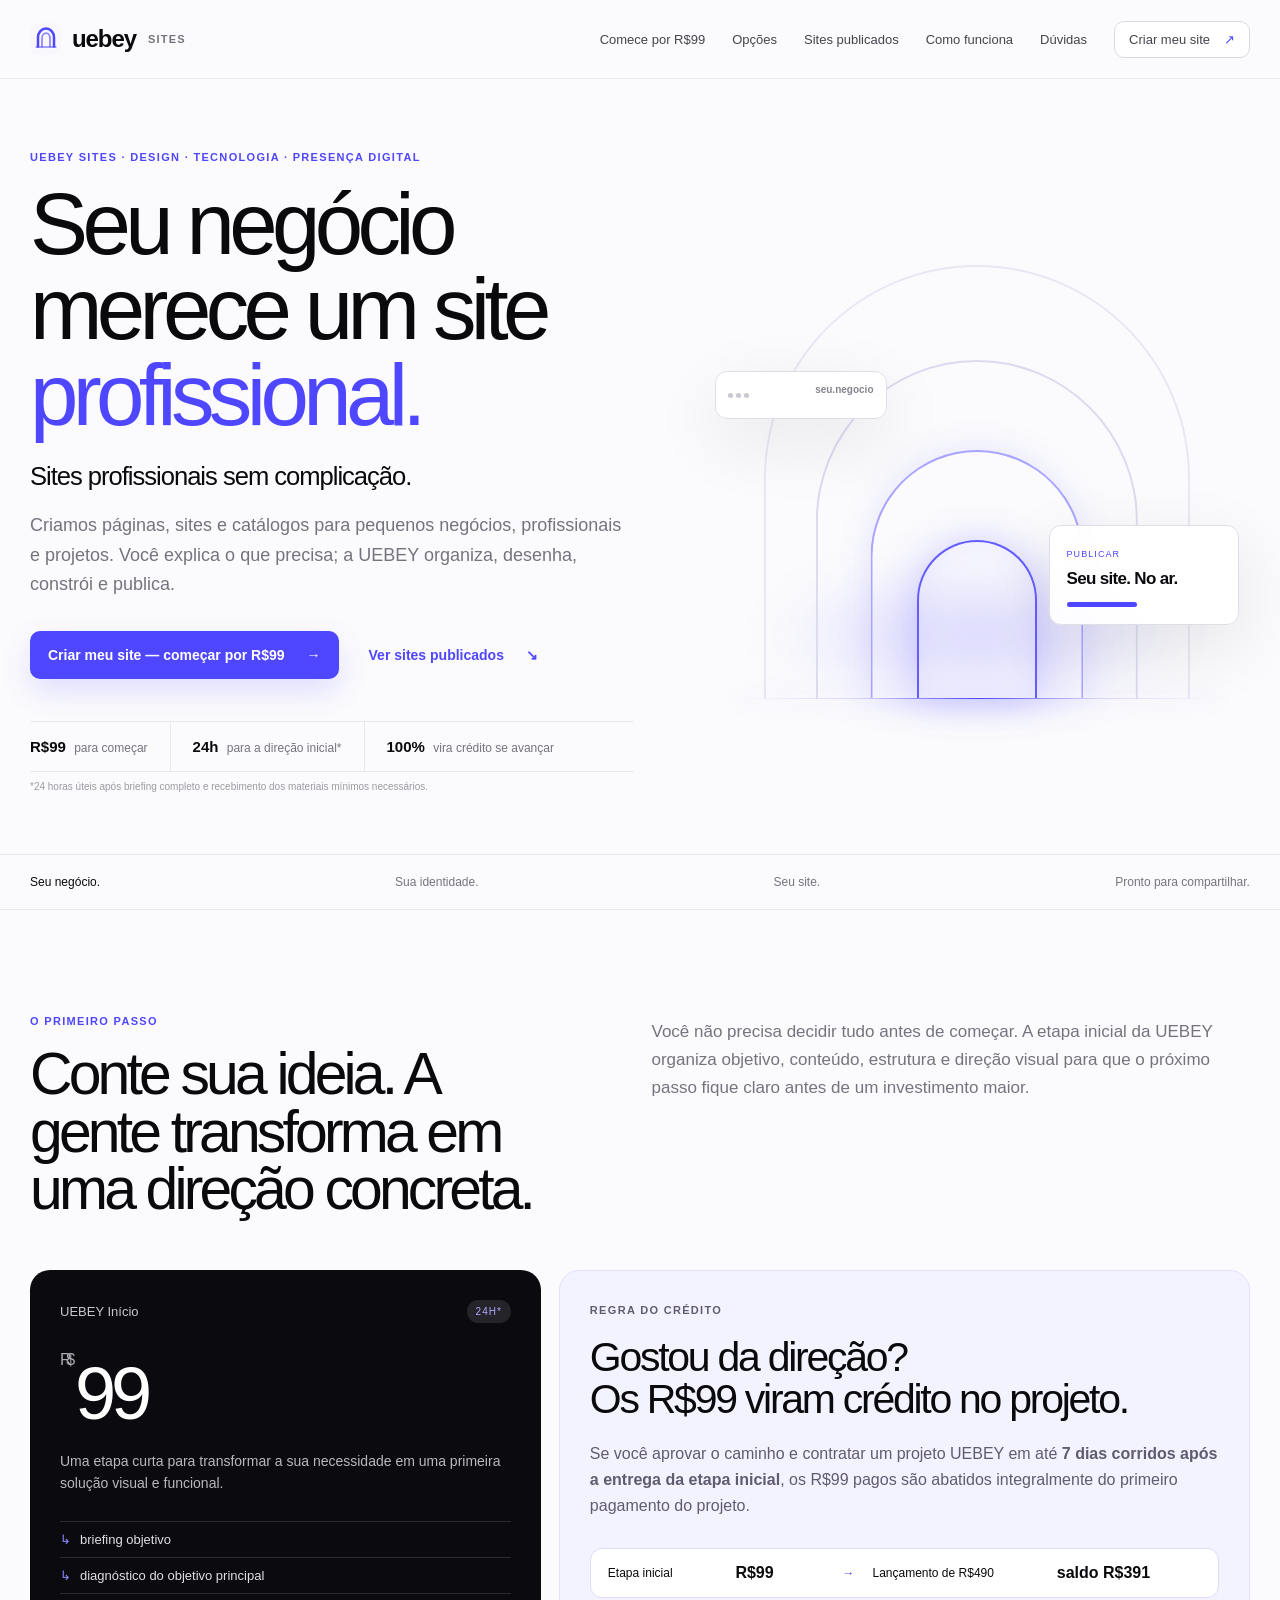
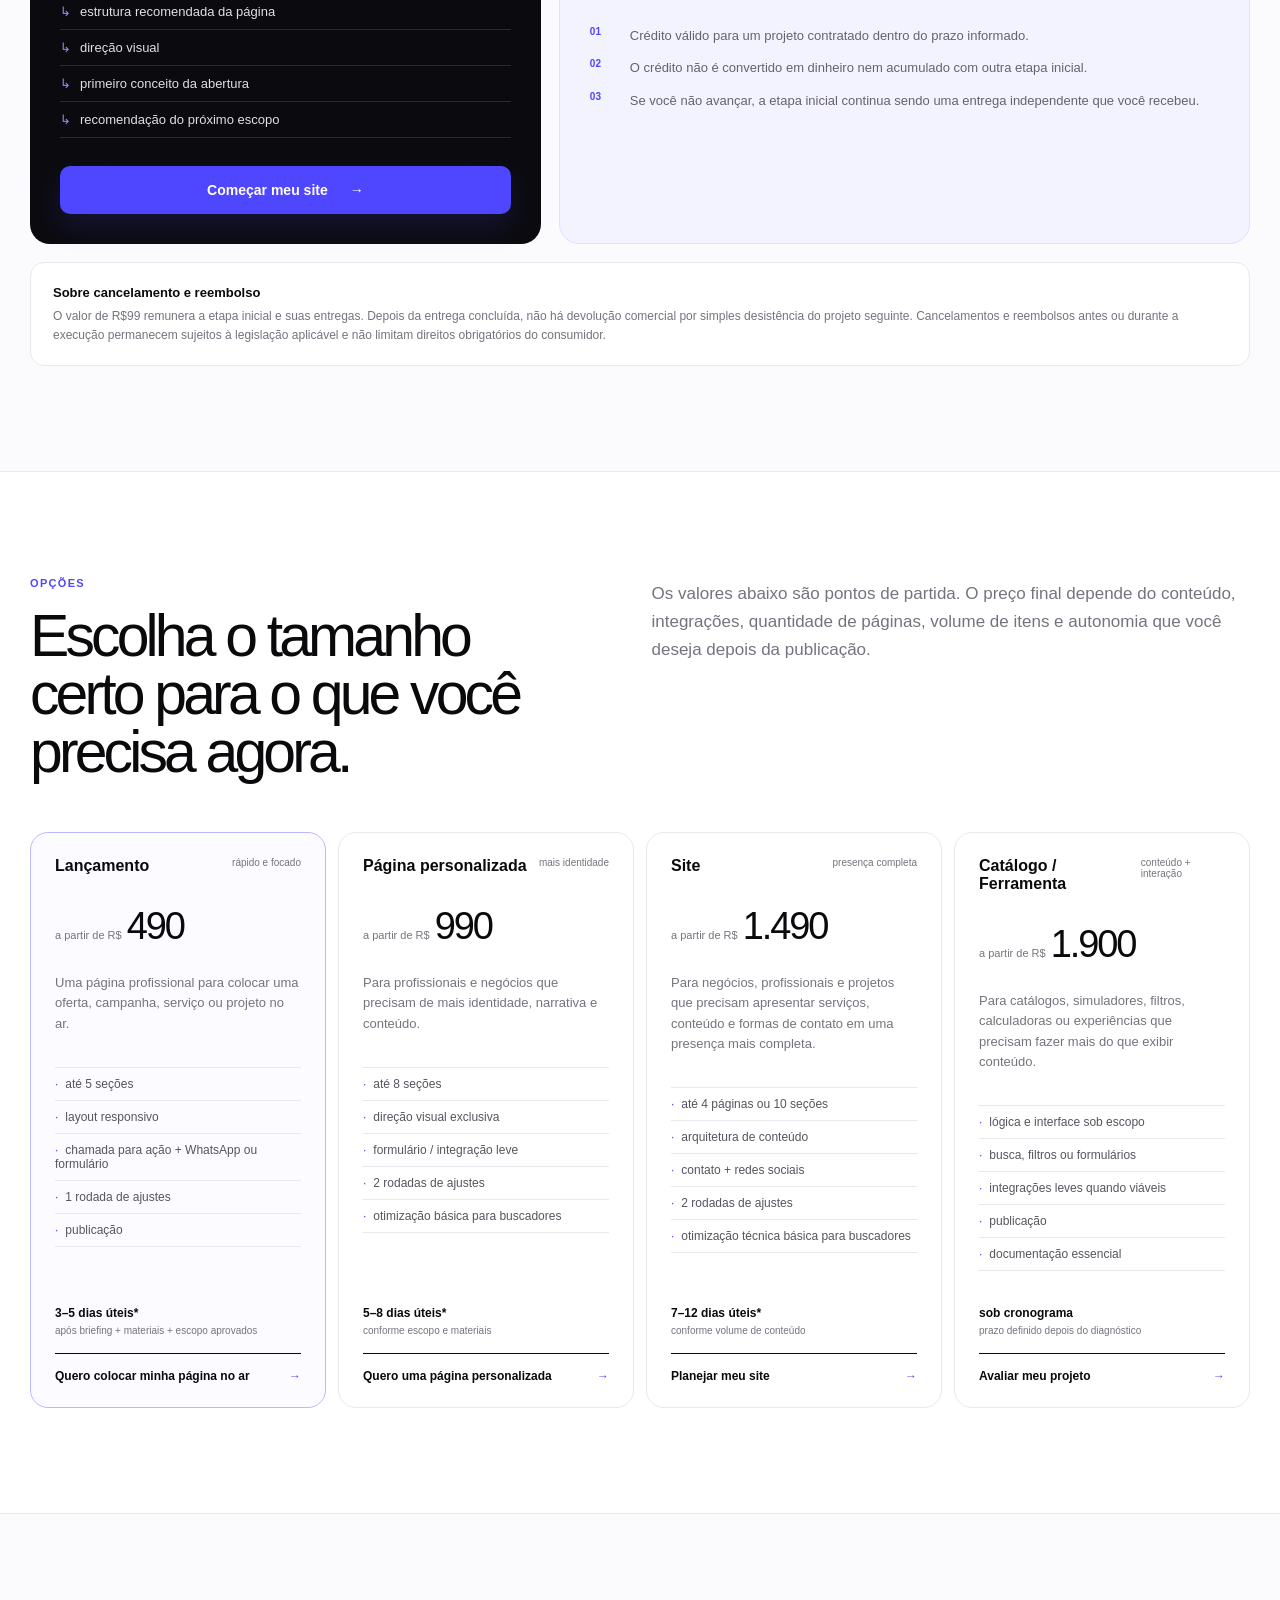
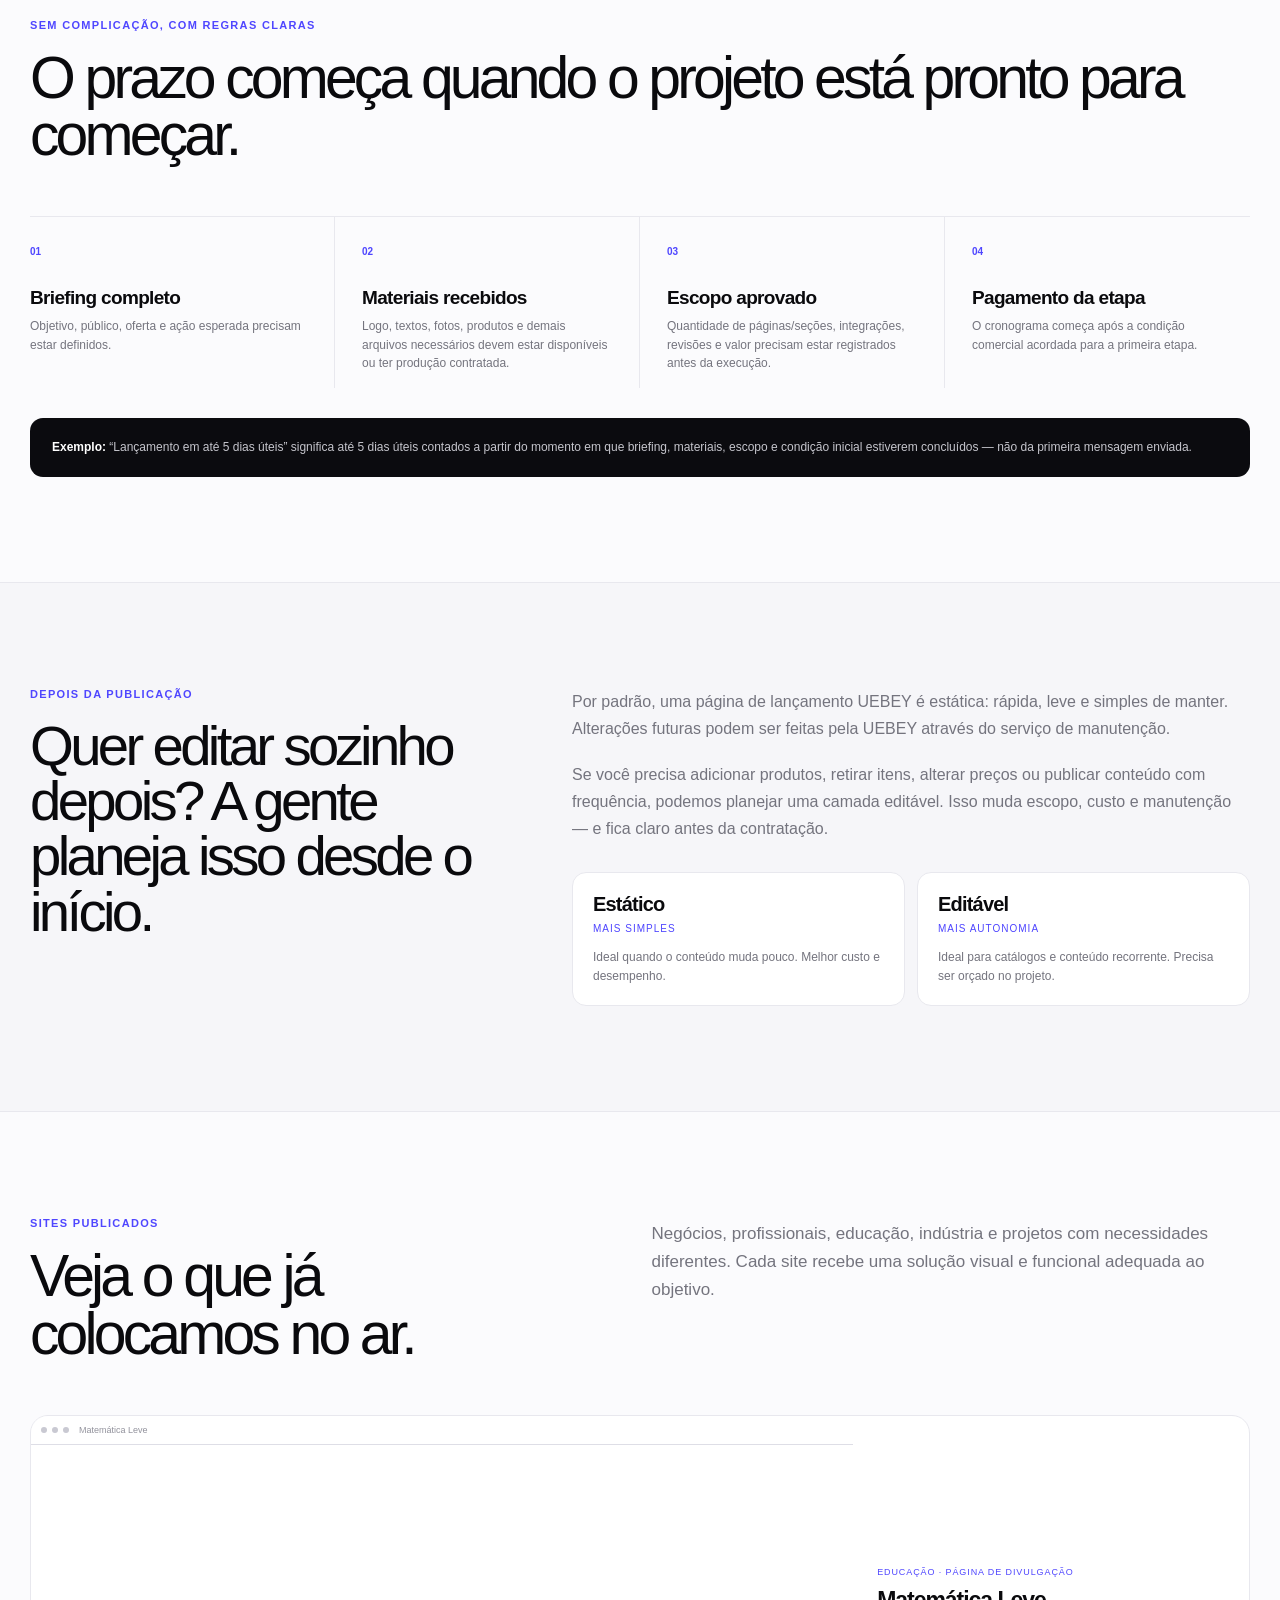
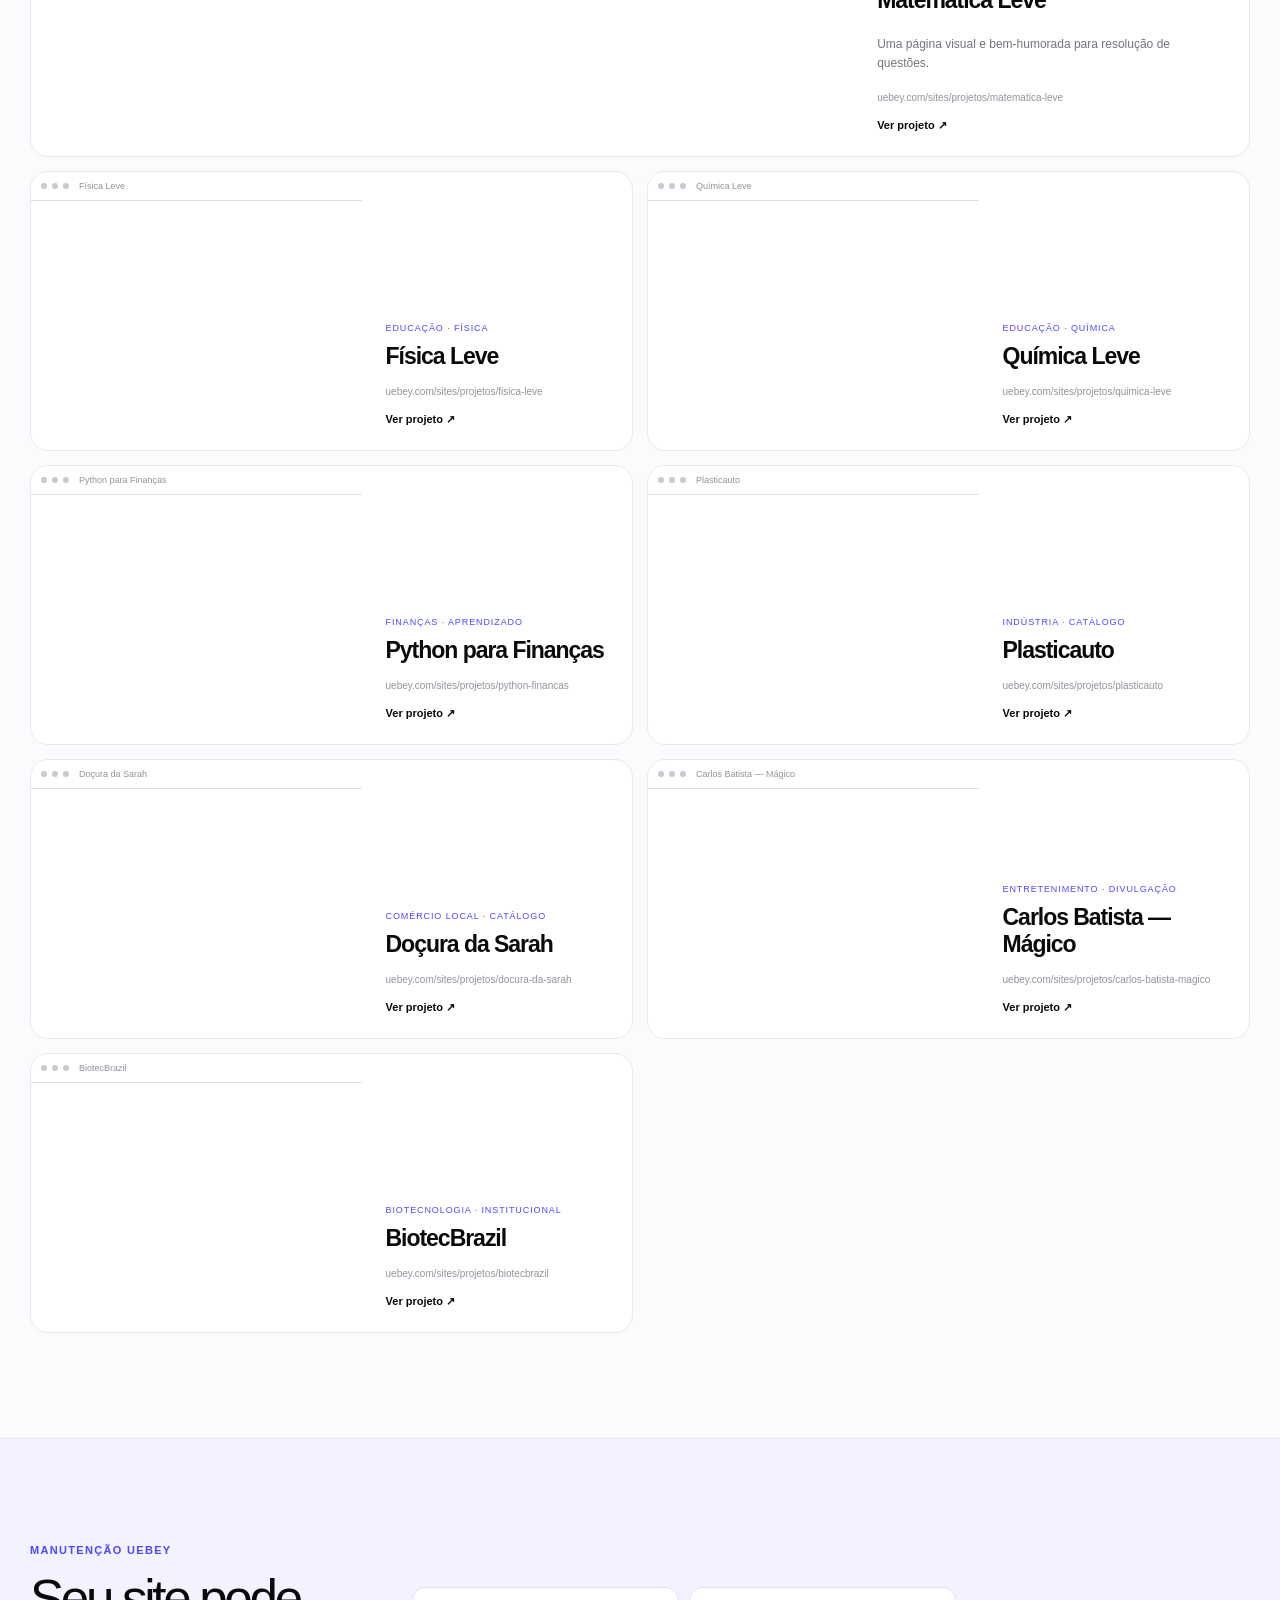
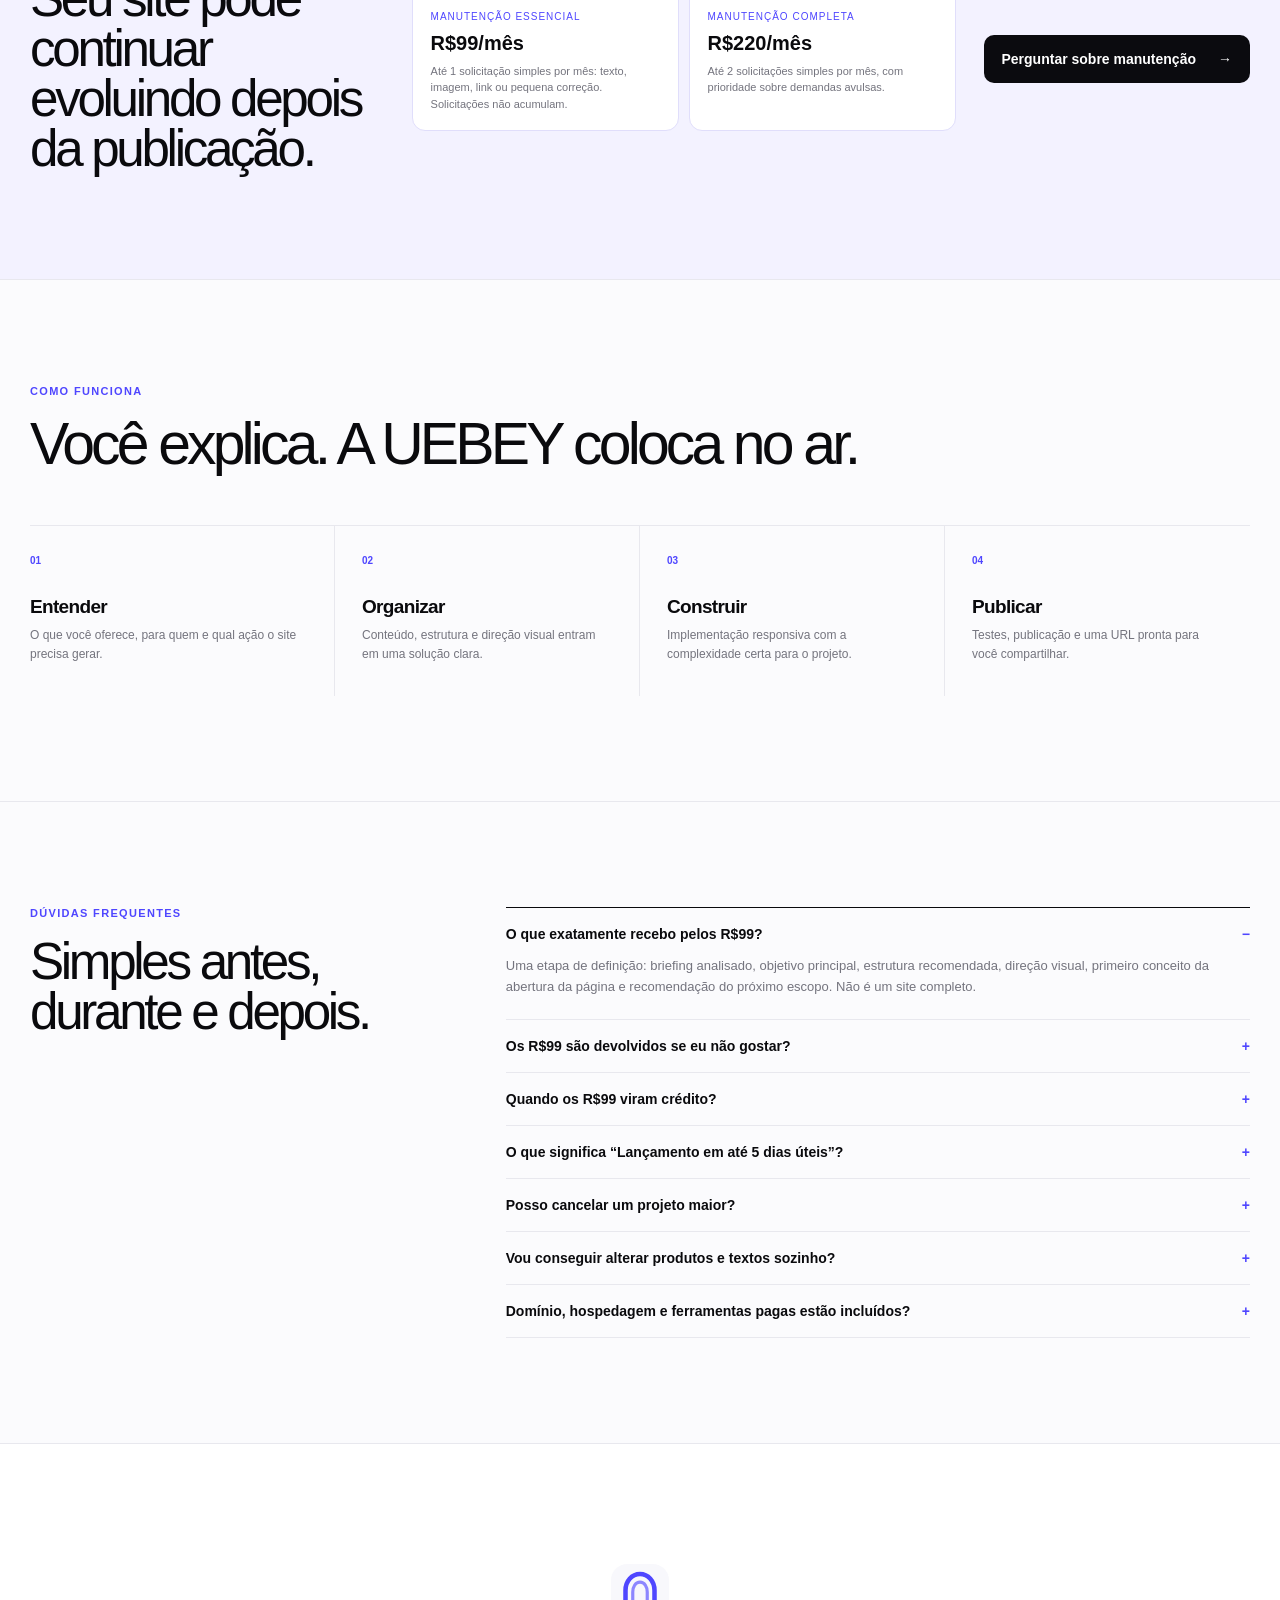
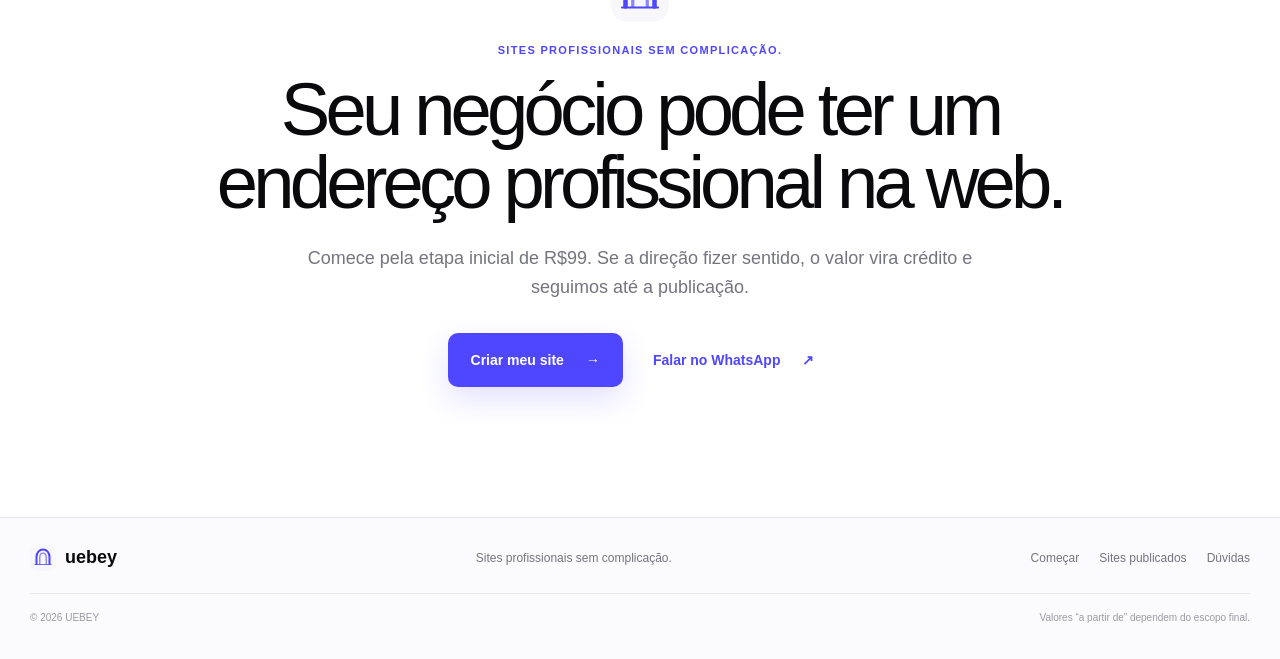
==== commit 1f07b7fd: "Reformula UEBEY Sites para posicionamento comercial direto" ====
--- a/sites/index.html
+++ b/sites/index.html
@@ -4,12 +4,12 @@
   <meta charset="utf-8">
   <meta name="viewport" content="width=device-width,initial-scale=1">
   <meta name="theme-color" content="#fbfbfd">
-  <meta name="description" content="Uebey Sites — páginas, sites, catálogos e experiências digitais claras, rápidas e sob medida. Comece pela etapa inicial de R$99 e use 100% como crédito se avançar para o projeto completo.">
+  <meta name="description" content="UEBEY Sites — sites profissionais sem complicação para pequenos negócios, profissionais e projetos. Design, tecnologia e presença digital. Comece pela etapa inicial de R$99.">
   <meta property="og:type" content="website">
   <meta property="og:locale" content="pt_BR">
-  <meta property="og:title" content="Uebey Sites — sua ideia, pronta para existir na web">
-  <meta property="og:description" content="Comece por R$99. Receba direção, estrutura e primeiro conceito. Se avançar, o valor vira crédito no projeto.">
-  <title>Uebey Sites — Um lugar para ideias na web</title>
+  <meta property="og:title" content="UEBEY Sites — sites profissionais sem complicação">
+  <meta property="og:description" content="Sites profissionais para pequenos negócios e profissionais. Você explica o que precisa; a UEBEY organiza, desenha, constrói e publica. Comece por R$99.">
+  <title>UEBEY Sites | Sites profissionais sem complicação</title>
   <link rel="icon" href="favicon.svg" type="image/svg+xml">
   <link rel="stylesheet" href="styles.css">
   <style>
@@ -22,7 +22,7 @@
 
 <header class="site-header" id="topo">
   <div class="container nav-row">
-    <a class="brand" href="#topo" aria-label="Uebey Sites">
+    <a class="brand" href="#topo" aria-label="UEBEY Sites">
       <img src="favicon.svg" alt="">
       <span>uebey</span>
       <small>sites</small>
@@ -31,10 +31,10 @@
     <nav class="main-nav" id="menu-principal" aria-label="Navegação principal">
       <a href="#start">Comece por R$99</a>
       <a href="#opcoes">Opções</a>
-      <a href="#portfolio">Projetos</a>
-      <a href="#processo">Processo</a>
+      <a href="#portfolio">Sites publicados</a>
+      <a href="#processo">Como funciona</a>
       <a href="#faq">Dúvidas</a>
-      <a class="nav-cta start-link" data-plan="start">Começar <span>↗</span></a>
+      <a class="nav-cta start-link" data-plan="start">Criar meu site <span>↗</span></a>
     </nav>
   </div>
 </header>
@@ -43,53 +43,53 @@
   <section class="hero">
     <div class="container hero-grid">
       <div class="hero-copy reveal">
-        <p class="eyebrow">Uebey Sites · Estratégia · Design · Construção · Publicação</p>
-        <h1>Seu site não precisa começar grande. Precisa começar <em>claro.</em></h1>
-        <p class="hero-tagline">Um lugar para ideias na web.</p>
-        <p class="hero-lead">Transformamos uma ideia em uma página que pode ser vista, entendida e usada. Páginas de lançamento, sites e catálogos com escopo transparente, publicação rápida e espaço para evoluir.</p>
+        <p class="eyebrow">UEBEY Sites · Design · Tecnologia · Presença digital</p>
+        <h1>Seu negócio merece um site <em>profissional.</em></h1>
+        <p class="hero-tagline">Sites profissionais sem complicação.</p>
+        <p class="hero-lead">Criamos páginas, sites e catálogos para pequenos negócios, profissionais e projetos. Você explica o que precisa; a UEBEY organiza, desenha, constrói e publica.</p>
         <div class="hero-actions">
-          <a class="button button-primary start-link" data-plan="start">Começar por R$99 <span>→</span></a>
-          <a class="button button-text" href="#portfolio">Ver projetos <span>↘</span></a>
+          <a class="button button-primary start-link" data-plan="start">Criar meu site — começar por R$99 <span>→</span></a>
+          <a class="button button-text" href="#portfolio">Ver sites publicados <span>↘</span></a>
         </div>
         <div class="hero-proof">
-          <span><strong>R$99</strong> entrada de baixo risco</span>
-          <span><strong>24h</strong> para a etapa inicial*</span>
+          <span><strong>R$99</strong> para começar</span>
+          <span><strong>24h</strong> para a direção inicial*</span>
           <span><strong>100%</strong> vira crédito se avançar</span>
         </div>
         <small class="hero-note">*24 horas úteis após briefing completo e recebimento dos materiais mínimos necessários.</small>
       </div>
 
-      <div class="portal-scene reveal" aria-label="Portal visual da Uebey">
+      <div class="portal-scene reveal" aria-label="Portal visual da UEBEY">
         <div class="portal-aura"></div>
         <div class="portal-shell shell-1"></div>
         <div class="portal-shell shell-2"></div>
         <div class="portal-shell shell-3"></div>
         <div class="portal-door"></div>
         <div class="portal-line"></div>
-        <div class="browser-card card-a"><span></span><span></span><span></span><b>sua.ideia</b></div>
-        <div class="browser-card card-b"><small>publicar</small><strong>Pronto para existir.</strong><i></i></div>
-      </div>
-    </div>
-  </section>
-
-  <section class="promise-strip" aria-label="Proposta Uebey">
+        <div class="browser-card card-a"><span></span><span></span><span></span><b>seu.negocio</b></div>
+        <div class="browser-card card-b"><small>publicar</small><strong>Seu site. No ar.</strong><i></i></div>
+      </div>
+    </div>
+  </section>
+
+  <section class="promise-strip" aria-label="Proposta UEBEY">
     <div class="container promise-grid">
-      <span>Uma ideia.</span><span>Um objetivo claro.</span><span>Uma URL útil.</span><span>Depois, a gente evolui.</span>
+      <span>Seu negócio.</span><span>Sua identidade.</span><span>Seu site.</span><span>Pronto para compartilhar.</span>
     </div>
   </section>
 
   <section class="section start-section" id="start">
     <div class="container">
       <div class="section-head">
-        <div><p class="eyebrow">O primeiro passo</p><h2>Comece pequeno. Decida melhor depois.</h2></div>
-        <p>A etapa inicial da Uebey existe para reduzir o risco de contratar um projeto maior sem saber ainda como ele deve ser. Você paga por uma primeira direção concreta — não por uma promessa vaga.</p>
+        <div><p class="eyebrow">O primeiro passo</p><h2>Conte sua ideia. A gente transforma em uma direção concreta.</h2></div>
+        <p>Você não precisa decidir tudo antes de começar. A etapa inicial da UEBEY organiza objetivo, conteúdo, estrutura e direção visual para que o próximo passo fique claro antes de um investimento maior.</p>
       </div>
 
       <div class="start-grid">
         <article class="start-card reveal">
-          <div class="start-top"><span>Uebey Início</span><span class="pill">24h*</span></div>
+          <div class="start-top"><span>UEBEY Início</span><span class="pill">24h*</span></div>
           <div class="start-price"><small>R$</small>99</div>
-          <p>Uma etapa curta para transformar a ideia em uma primeira solução visual e funcional.</p>
+          <p>Uma etapa curta para transformar a sua necessidade em uma primeira solução visual e funcional.</p>
           <ul class="check-list">
             <li>briefing objetivo</li>
             <li>diagnóstico do objetivo principal</li>
@@ -98,13 +98,13 @@
             <li>primeiro conceito da abertura</li>
             <li>recomendação do próximo escopo</li>
           </ul>
-          <a class="button button-primary full start-link" data-plan="start">Quero começar pela etapa inicial <span>→</span></a>
+          <a class="button button-primary full start-link" data-plan="start">Começar meu site <span>→</span></a>
         </article>
 
         <div class="credit-panel reveal">
           <p class="eyebrow">Regra do crédito</p>
-          <h3>Gostou da direção?<br>Os R$99 não são cobrados duas vezes.</h3>
-          <p>Se você aprovar o caminho e contratar um projeto Uebey em até <strong>7 dias corridos após a entrega da etapa inicial</strong>, os R$99 pagos são abatidos integralmente do primeiro pagamento do projeto.</p>
+          <h3>Gostou da direção?<br>Os R$99 viram crédito no projeto.</h3>
+          <p>Se você aprovar o caminho e contratar um projeto UEBEY em até <strong>7 dias corridos após a entrega da etapa inicial</strong>, os R$99 pagos são abatidos integralmente do primeiro pagamento do projeto.</p>
           <div class="credit-example"><span>Etapa inicial</span><strong>R$99</strong><b>→</b><span>Lançamento de R$490</span><strong>saldo R$391</strong></div>
           <div class="credit-rules">
             <div><span>01</span><p>Crédito válido para um projeto contratado dentro do prazo informado.</p></div>
@@ -124,7 +124,7 @@
   <section class="section options-section" id="opcoes">
     <div class="container">
       <div class="section-head">
-        <div><p class="eyebrow">Opções de construção</p><h2>Do primeiro lançamento a uma presença mais completa.</h2></div>
+        <div><p class="eyebrow">Opções</p><h2>Escolha o tamanho certo para o que você precisa agora.</h2></div>
         <p>Os valores abaixo são pontos de partida. O preço final depende do conteúdo, integrações, quantidade de páginas, volume de itens e autonomia que você deseja depois da publicação.</p>
       </div>
 
@@ -132,7 +132,7 @@
         <article class="price-card featured reveal">
           <div class="price-head"><span>Lançamento</span><small>rápido e focado</small></div>
           <div class="price"><small>a partir de R$</small>490</div>
-          <p>Uma página para colocar uma oferta, campanha, profissional ou projeto no ar.</p>
+          <p>Uma página profissional para colocar uma oferta, campanha, serviço ou projeto no ar.</p>
           <ul>
             <li>até 5 seções</li>
             <li>layout responsivo</li>
@@ -141,13 +141,13 @@
             <li>publicação</li>
           </ul>
           <div class="deadline"><strong>3–5 dias úteis*</strong><span>após briefing + materiais + escopo aprovados</span></div>
-          <a class="price-link start-link" data-plan="launch">Planejar o lançamento <span>→</span></a>
+          <a class="price-link start-link" data-plan="launch">Quero colocar minha página no ar <span>→</span></a>
         </article>
 
         <article class="price-card reveal">
           <div class="price-head"><span>Página personalizada</span><small>mais identidade</small></div>
           <div class="price"><small>a partir de R$</small>990</div>
-          <p>Para ofertas que precisam de narrativa, direção visual própria e mais conteúdo.</p>
+          <p>Para profissionais e negócios que precisam de mais identidade, narrativa e conteúdo.</p>
           <ul>
             <li>até 8 seções</li>
             <li>direção visual exclusiva</li>
@@ -162,7 +162,7 @@
         <article class="price-card reveal">
           <div class="price-head"><span>Site</span><small>presença completa</small></div>
           <div class="price"><small>a partir de R$</small>1.490</div>
-          <p>Para negócios, profissionais e projetos que precisam apresentar mais de uma frente.</p>
+          <p>Para negócios, profissionais e projetos que precisam apresentar serviços, conteúdo e formas de contato em uma presença mais completa.</p>
           <ul>
             <li>até 4 páginas ou 10 seções</li>
             <li>arquitetura de conteúdo</li>
@@ -177,7 +177,7 @@
         <article class="price-card reveal">
           <div class="price-head"><span>Catálogo / Ferramenta</span><small>conteúdo + interação</small></div>
           <div class="price"><small>a partir de R$</small>1.900</div>
-          <p>Para catálogos, simuladores, filtros, calculadoras ou experiências que fazem mais do que mostrar conteúdo.</p>
+          <p>Para catálogos, simuladores, filtros, calculadoras ou experiências que precisam fazer mais do que exibir conteúdo.</p>
           <ul>
             <li>lógica e interface sob escopo</li>
             <li>busca, filtros ou formulários</li>
@@ -186,7 +186,7 @@
             <li>documentação essencial</li>
           </ul>
           <div class="deadline"><strong>sob cronograma</strong><span>prazo definido depois do diagnóstico</span></div>
-          <a class="price-link start-link" data-plan="tool">Avaliar uma ferramenta <span>→</span></a>
+          <a class="price-link start-link" data-plan="tool">Avaliar meu projeto <span>→</span></a>
         </article>
       </div>
     </div>
@@ -195,7 +195,7 @@
   <section class="section rules-section">
     <div class="container">
       <div class="section-head compact">
-        <div><p class="eyebrow">Regras claras</p><h2>O prazo começa quando o projeto está pronto para começar.</h2></div>
+        <div><p class="eyebrow">Sem complicação, com regras claras</p><h2>O prazo começa quando o projeto está pronto para começar.</h2></div>
       </div>
       <div class="rules-grid">
         <article><span>01</span><h3>Briefing completo</h3><p>Objetivo, público, oferta e ação esperada precisam estar definidos.</p></article>
@@ -209,10 +209,10 @@
 
   <section class="section edit-section">
     <div class="container edit-grid">
-      <div><p class="eyebrow">Depois da publicação</p><h2>Quer editar sozinho depois? Isso precisa ser decidido antes.</h2></div>
+      <div><p class="eyebrow">Depois da publicação</p><h2>Quer editar sozinho depois? A gente planeja isso desde o início.</h2></div>
       <div class="edit-copy">
-        <p>Por padrão, uma página de lançamento Uebey é estática: rápida, leve e simples de manter. Alterações futuras podem ser feitas pela Uebey através do serviço de manutenção.</p>
-        <p>Se o projeto exige que você mesmo adicione produtos, retire itens, altere preços ou publique conteúdo frequentemente, podemos planejar uma camada editável — por exemplo um gerenciador de conteúdo, planilha/base conectada ou outra solução adequada. Isso muda escopo, custo e manutenção.</p>
+        <p>Por padrão, uma página de lançamento UEBEY é estática: rápida, leve e simples de manter. Alterações futuras podem ser feitas pela UEBEY através do serviço de manutenção.</p>
+        <p>Se você precisa adicionar produtos, retirar itens, alterar preços ou publicar conteúdo com frequência, podemos planejar uma camada editável. Isso muda escopo, custo e manutenção — e fica claro antes da contratação.</p>
         <div class="choice-grid">
           <article><strong>Estático</strong><span>mais simples</span><p>Ideal quando o conteúdo muda pouco. Melhor custo e desempenho.</p></article>
           <article><strong>Editável</strong><span>mais autonomia</span><p>Ideal para catálogos e conteúdo recorrente. Precisa ser orçado no projeto.</p></article>
@@ -224,8 +224,8 @@
   <section class="section portfolio-section" id="portfolio">
     <div class="container">
       <div class="section-head">
-        <div><p class="eyebrow">Projetos selecionados</p><h2>Ideias que já ganharam uma URL.</h2></div>
-        <p>Projetos com objetivos, públicos e linguagens diferentes. Cada página foi tratada como um problema de comunicação específico. As miniaturas abaixo mostram o próprio site em funcionamento.</p>
+        <div><p class="eyebrow">Sites publicados</p><h2>Veja o que já colocamos no ar.</h2></div>
+        <p>Negócios, profissionais, educação, indústria e projetos com necessidades diferentes. Cada site recebe uma solução visual e funcional adequada ao objetivo.</p>
       </div>
 
       <div class="portfolio-grid">
@@ -267,7 +267,7 @@
 
   <section class="section care-section">
     <div class="container care-wrap">
-      <div><p class="eyebrow">Manutenção Uebey</p><h2>Mantenha o site vivo depois da publicação.</h2></div>
+      <div><p class="eyebrow">Manutenção UEBEY</p><h2>Seu site pode continuar evoluindo depois da publicação.</h2></div>
       <div class="care-plans">
         <article><span>Manutenção Essencial</span><strong>R$99/mês</strong><p>Até 1 solicitação simples por mês: texto, imagem, link ou pequena correção. Solicitações não acumulam.</p></article>
         <article><span>Manutenção Completa</span><strong>R$220/mês</strong><p>Até 2 solicitações simples por mês, com prioridade sobre demandas avulsas.</p></article>
@@ -278,23 +278,23 @@
 
   <section class="section process-section" id="processo">
     <div class="container">
-      <div class="section-head compact"><div><p class="eyebrow">Processo</p><h2>Da ideia à URL.</h2></div></div>
+      <div class="section-head compact"><div><p class="eyebrow">Como funciona</p><h2>Você explica. A UEBEY coloca no ar.</h2></div></div>
       <div class="process-grid">
-        <article><span>01</span><h3>Definir</h3><p>Quem precisa entender a página e qual ação importa.</p></article>
-        <article><span>02</span><h3>Estruturar</h3><p>Conteúdo, visual e escopo entram em uma direção concreta.</p></article>
-        <article><span>03</span><h3>Construir</h3><p>Implementação responsiva com a menor complexidade adequada.</p></article>
-        <article><span>04</span><h3>Publicar</h3><p>Publicação, testes e abertura para o uso real.</p></article>
+        <article><span>01</span><h3>Entender</h3><p>O que você oferece, para quem e qual ação o site precisa gerar.</p></article>
+        <article><span>02</span><h3>Organizar</h3><p>Conteúdo, estrutura e direção visual entram em uma solução clara.</p></article>
+        <article><span>03</span><h3>Construir</h3><p>Implementação responsiva com a complexidade certa para o projeto.</p></article>
+        <article><span>04</span><h3>Publicar</h3><p>Testes, publicação e uma URL pronta para você compartilhar.</p></article>
       </div>
     </div>
   </section>
 
   <section class="section faq-section" id="faq">
     <div class="container faq-wrap">
-      <div><p class="eyebrow">Dúvidas frequentes</p><h2>Clareza antes de contratar.</h2></div>
+      <div><p class="eyebrow">Dúvidas frequentes</p><h2>Simples antes, durante e depois.</h2></div>
       <div class="faq-list">
         <details open><summary>O que exatamente recebo pelos R$99?</summary><p>Uma etapa de definição: briefing analisado, objetivo principal, estrutura recomendada, direção visual, primeiro conceito da abertura da página e recomendação do próximo escopo. Não é um site completo.</p></details>
         <details><summary>Os R$99 são devolvidos se eu não gostar?</summary><p>O valor remunera um trabalho efetivamente realizado. Depois de entregue, não há devolução comercial por mera decisão de não continuar. Antes ou durante a execução, qualquer cancelamento ou reembolso segue a legislação aplicável e as condições válidas para o caso.</p></details>
-        <details><summary>Quando os R$99 viram crédito?</summary><p>Quando você contrata o primeiro projeto Uebey em até 7 dias corridos após a entrega da etapa inicial. O valor é abatido do primeiro pagamento desse projeto.</p></details>
+        <details><summary>Quando os R$99 viram crédito?</summary><p>Quando você contrata o primeiro projeto UEBEY em até 7 dias corridos após a entrega da etapa inicial. O valor é abatido do primeiro pagamento desse projeto.</p></details>
         <details><summary>O que significa “Lançamento em até 5 dias úteis”?</summary><p>O prazo começa após briefing completo, materiais necessários recebidos, escopo aprovado e condição inicial de pagamento concluída. Mudanças de escopo ou atrasos no envio de conteúdo podem alterar o cronograma.</p></details>
         <details><summary>Posso cancelar um projeto maior?</summary><p>Sim, observadas as condições registradas na proposta/contrato e a legislação aplicável. Em geral, etapas já executadas permanecem remuneradas; etapas ainda não iniciadas são tratadas conforme a situação concreta.</p></details>
         <details><summary>Vou conseguir alterar produtos e textos sozinho?</summary><p>Em páginas estáticas, não por um painel administrativo. Podemos fazer as alterações pelo serviço de manutenção. Se você precisa editar frequentemente, uma versão com camada editável deve fazer parte do escopo desde o início.</p></details>
@@ -306,10 +306,10 @@
   <section class="final-cta">
     <div class="container final-inner">
       <img src="favicon.svg" alt="">
-      <p class="eyebrow">Um domínio. Ideias sem limite.</p>
-      <h2>Você não precisa contratar o site inteiro para descobrir por onde começar.</h2>
-      <p>Comece com a etapa inicial de R$99. Se a direção fizer sentido, transforme o valor em crédito e coloque a ideia no ar.</p>
-      <div class="final-actions"><a class="button button-primary large start-link" data-plan="start">Começar por R$99 <span>→</span></a><a class="button button-text whatsapp-link" data-message="Olá. Vim pela Uebey Sites e quero explicar uma ideia antes de escolher um plano.">Prefiro falar no WhatsApp <span>↗</span></a></div>
+      <p class="eyebrow">Sites profissionais sem complicação.</p>
+      <h2>Seu negócio pode ter um endereço profissional na web.</h2>
+      <p>Comece pela etapa inicial de R$99. Se a direção fizer sentido, o valor vira crédito e seguimos até a publicação.</p>
+      <div class="final-actions"><a class="button button-primary large start-link" data-plan="start">Criar meu site <span>→</span></a><a class="button button-text whatsapp-link" data-message="Olá. Vim pela UEBEY Sites e quero criar um site para meu negócio/projeto.">Falar no WhatsApp <span>↗</span></a></div>
     </div>
   </section>
 </main>
@@ -317,10 +317,10 @@
 <footer>
   <div class="container footer-main">
     <a class="footer-brand" href="#topo"><img src="favicon.svg" alt=""><span>uebey</span></a>
-    <span>Um lugar para ideias na web.</span>
-    <div><a href="#start">Começar</a><a href="#portfolio">Projetos</a><a href="#faq">Dúvidas</a></div>
+    <span>Sites profissionais sem complicação.</span>
+    <div><a href="#start">Começar</a><a href="#portfolio">Sites publicados</a><a href="#faq">Dúvidas</a></div>
   </div>
-  <div class="container footer-bottom"><span>© <span id="year">2026</span> Uebey</span><span>Valores “a partir de” dependem do escopo final.</span></div>
+  <div class="container footer-bottom"><span>© <span id="year">2026</span> UEBEY</span><span>Valores “a partir de” dependem do escopo final.</span></div>
 </footer>
 </body>
 </html>
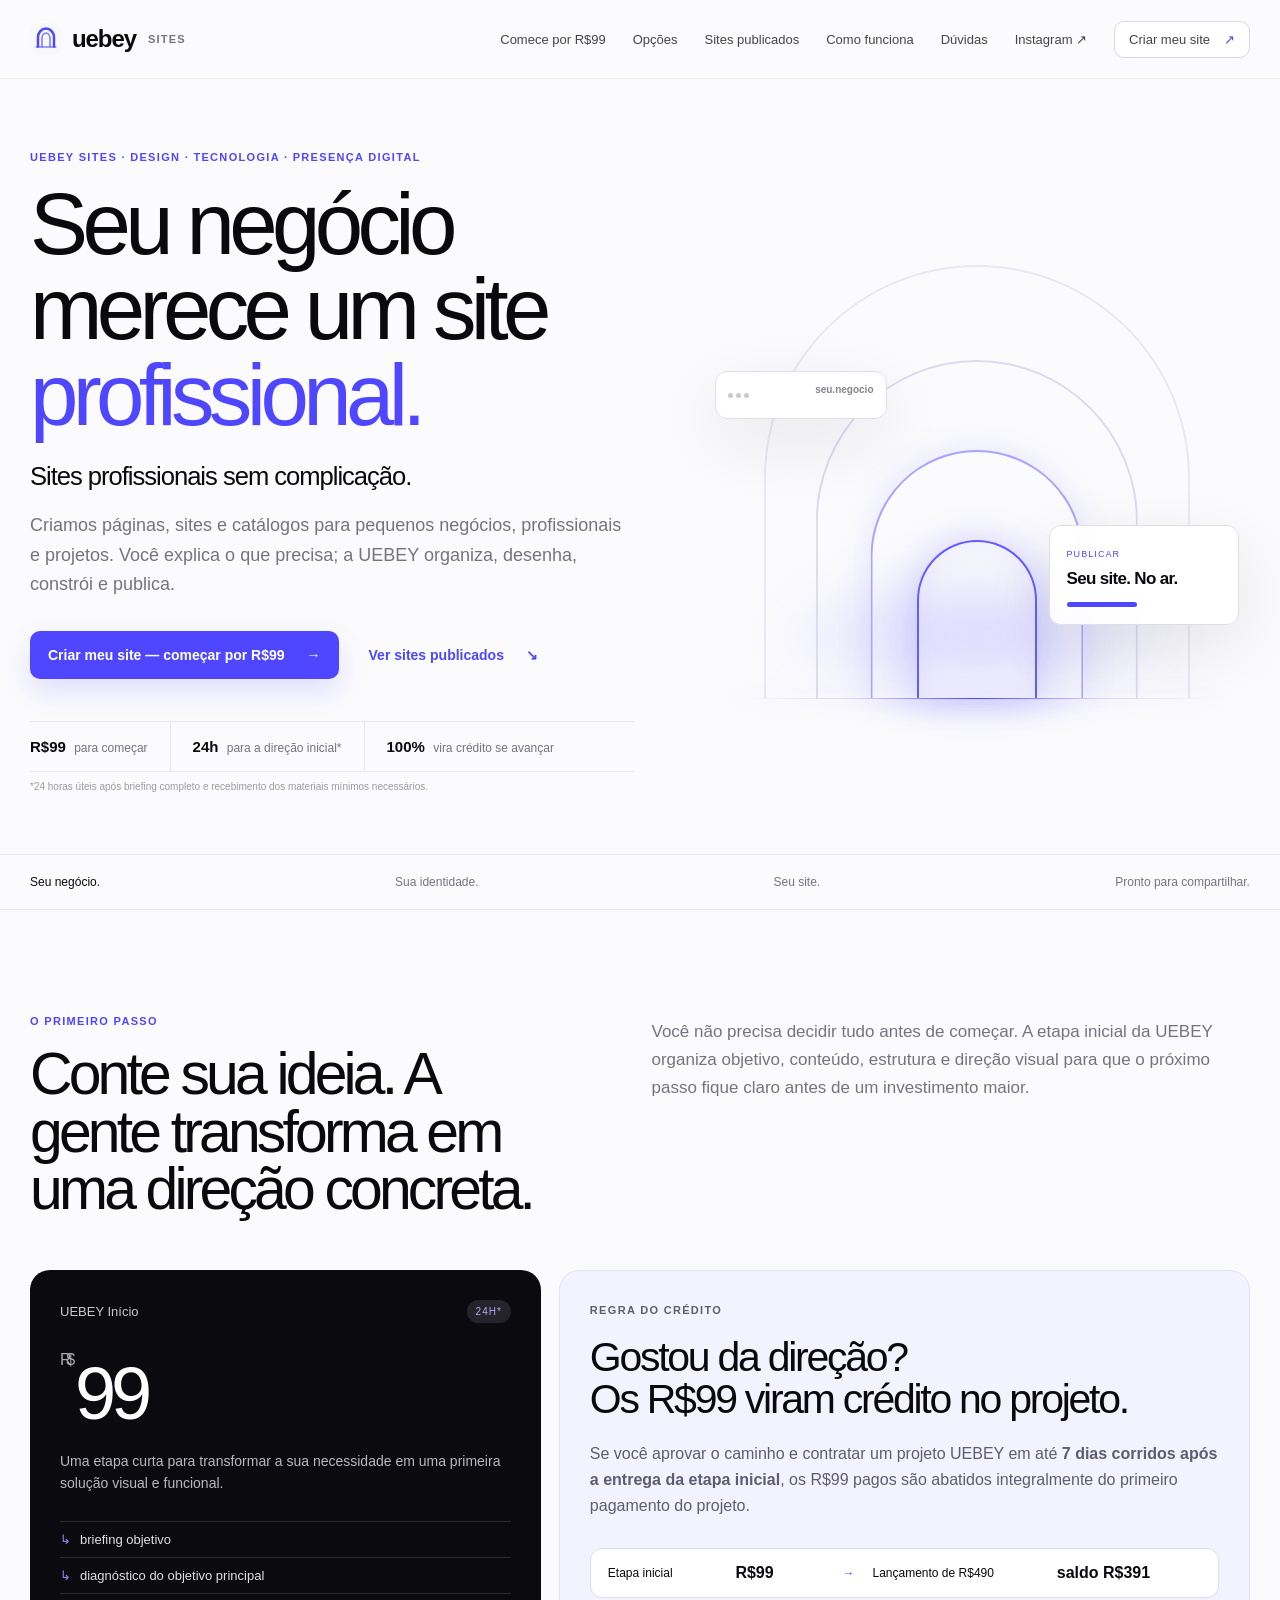
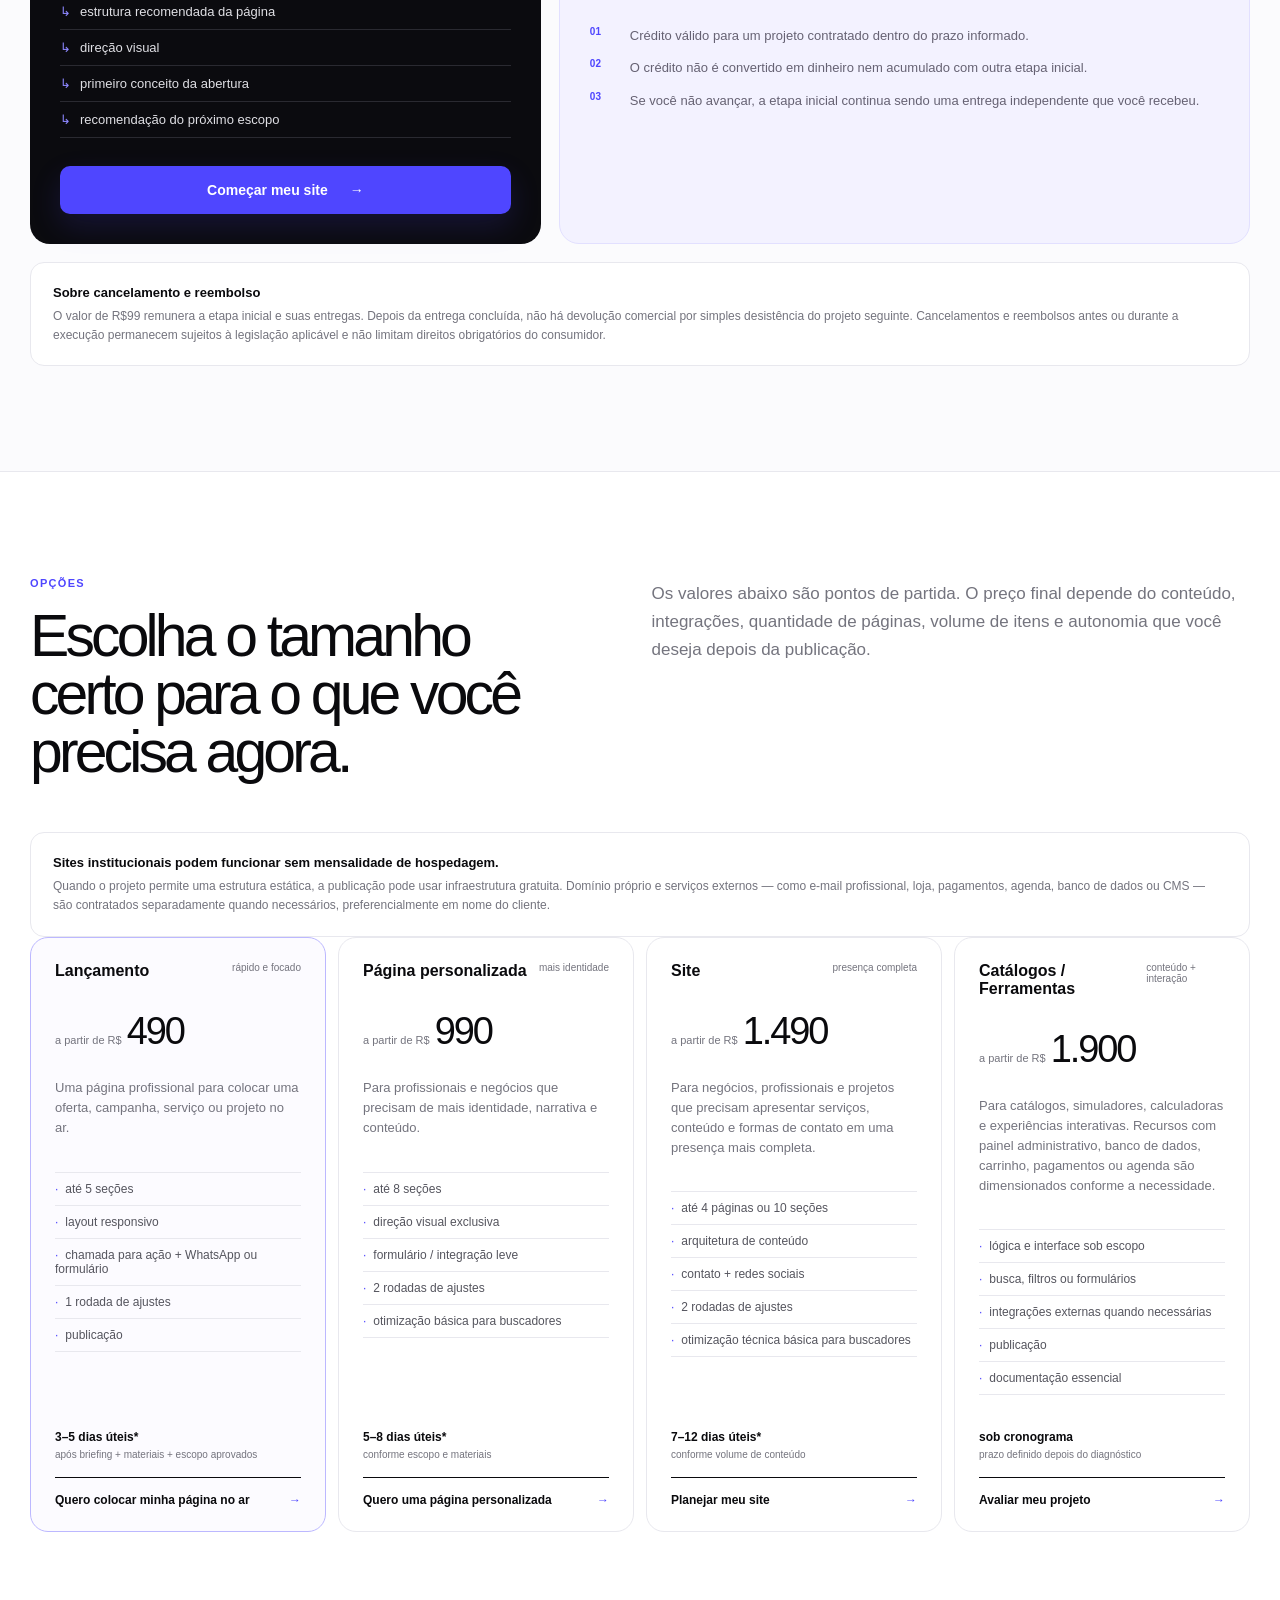
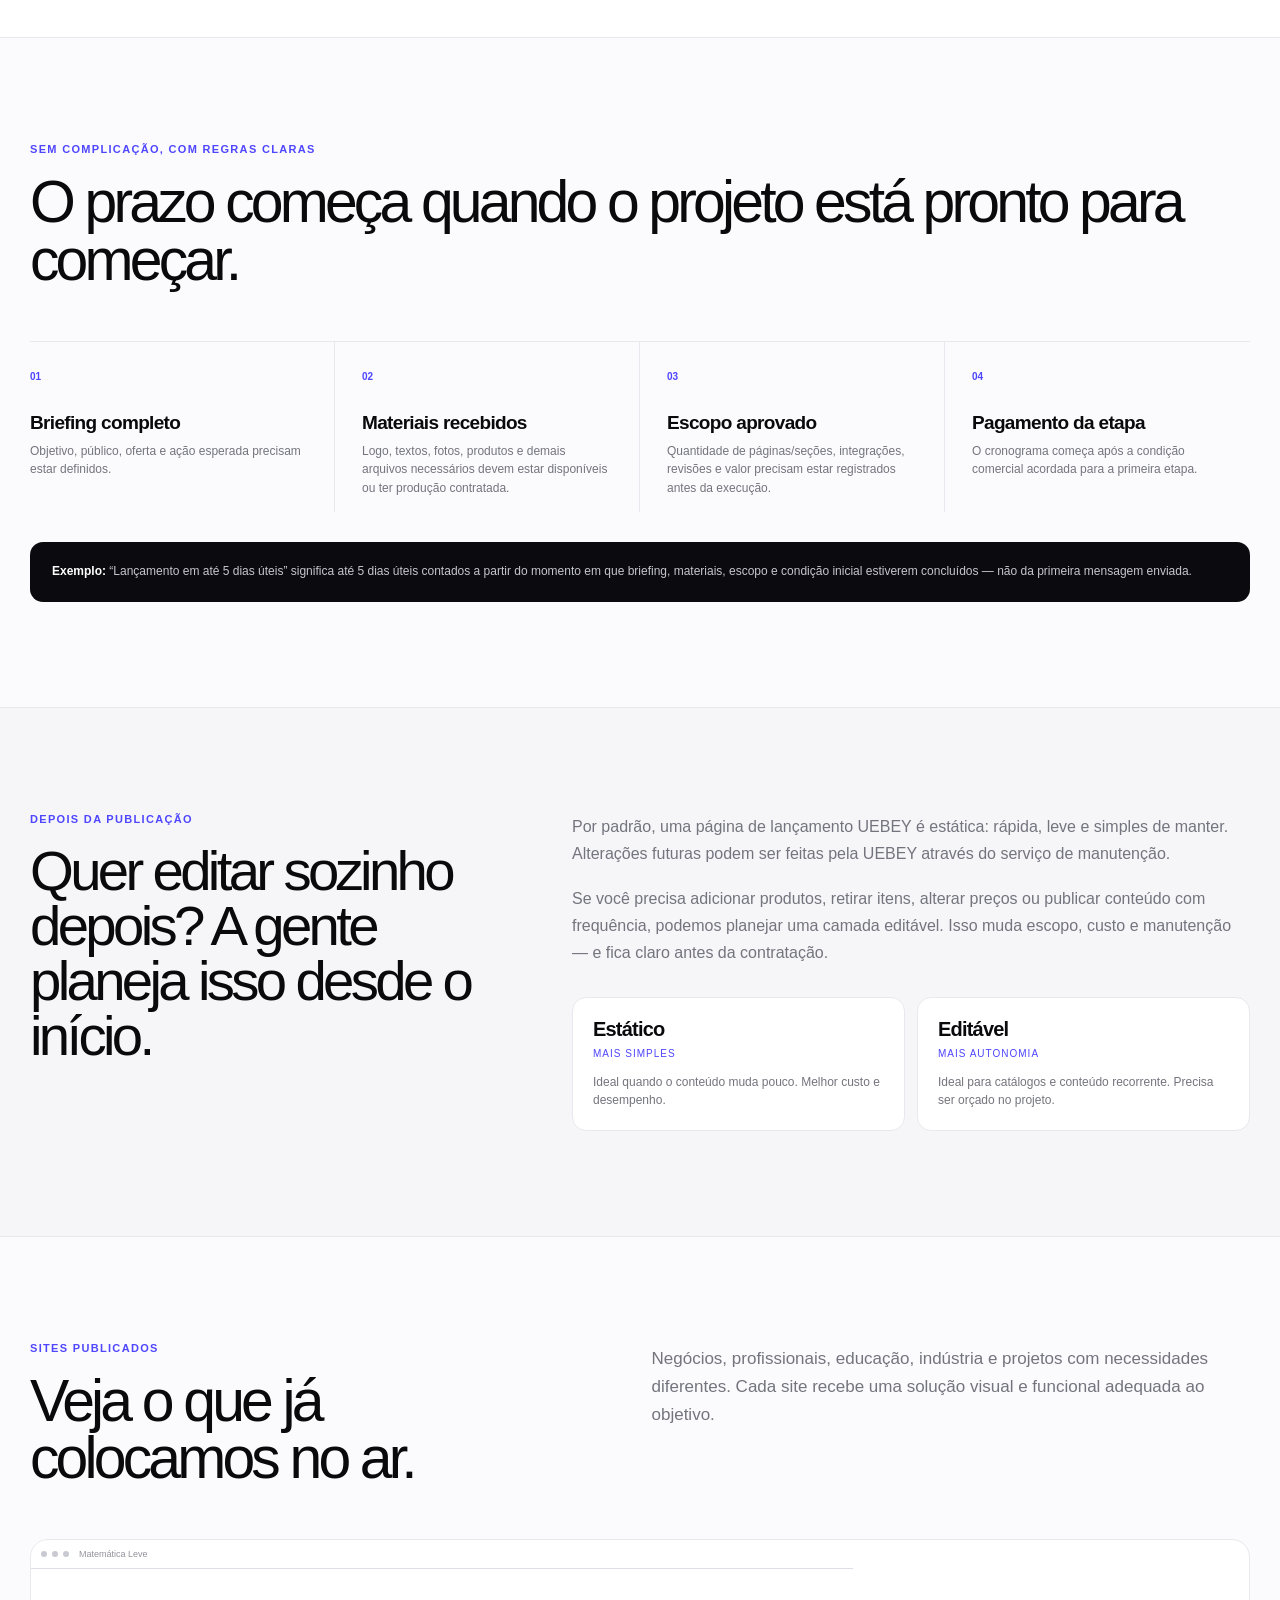
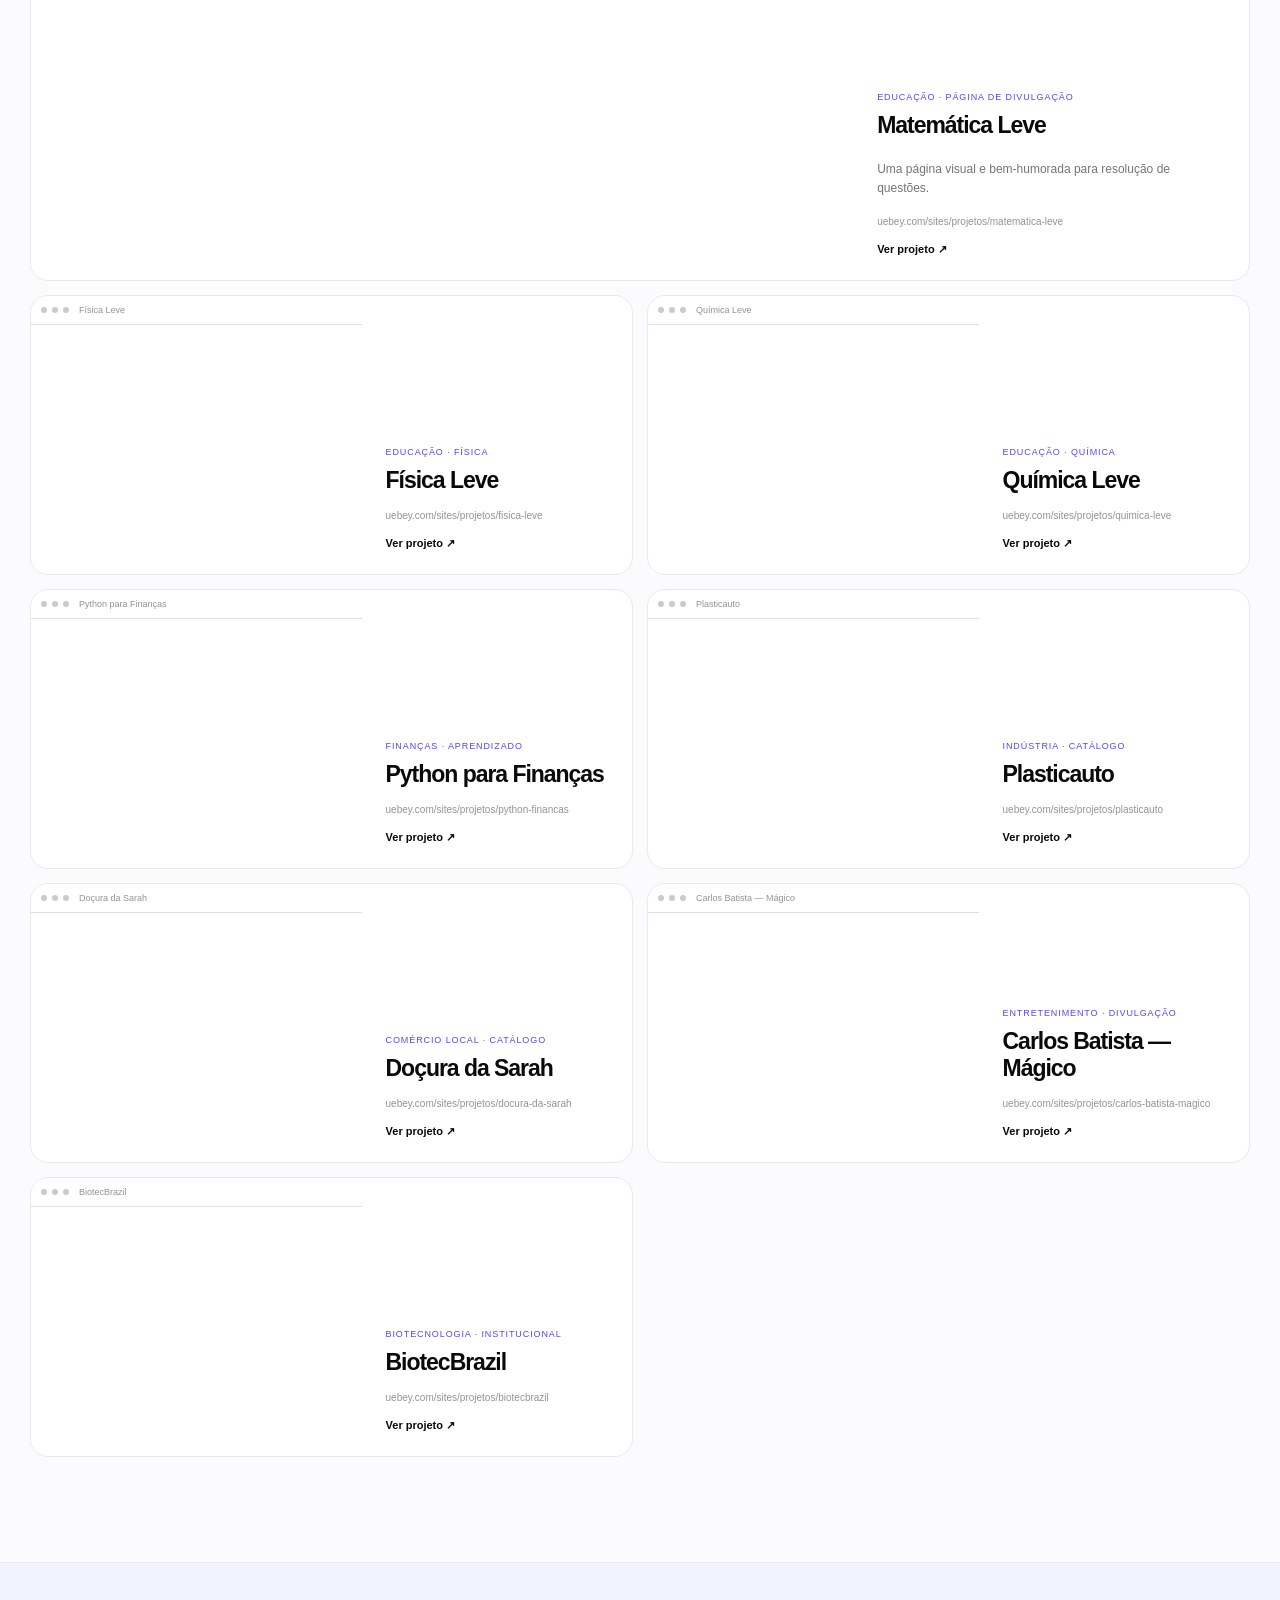
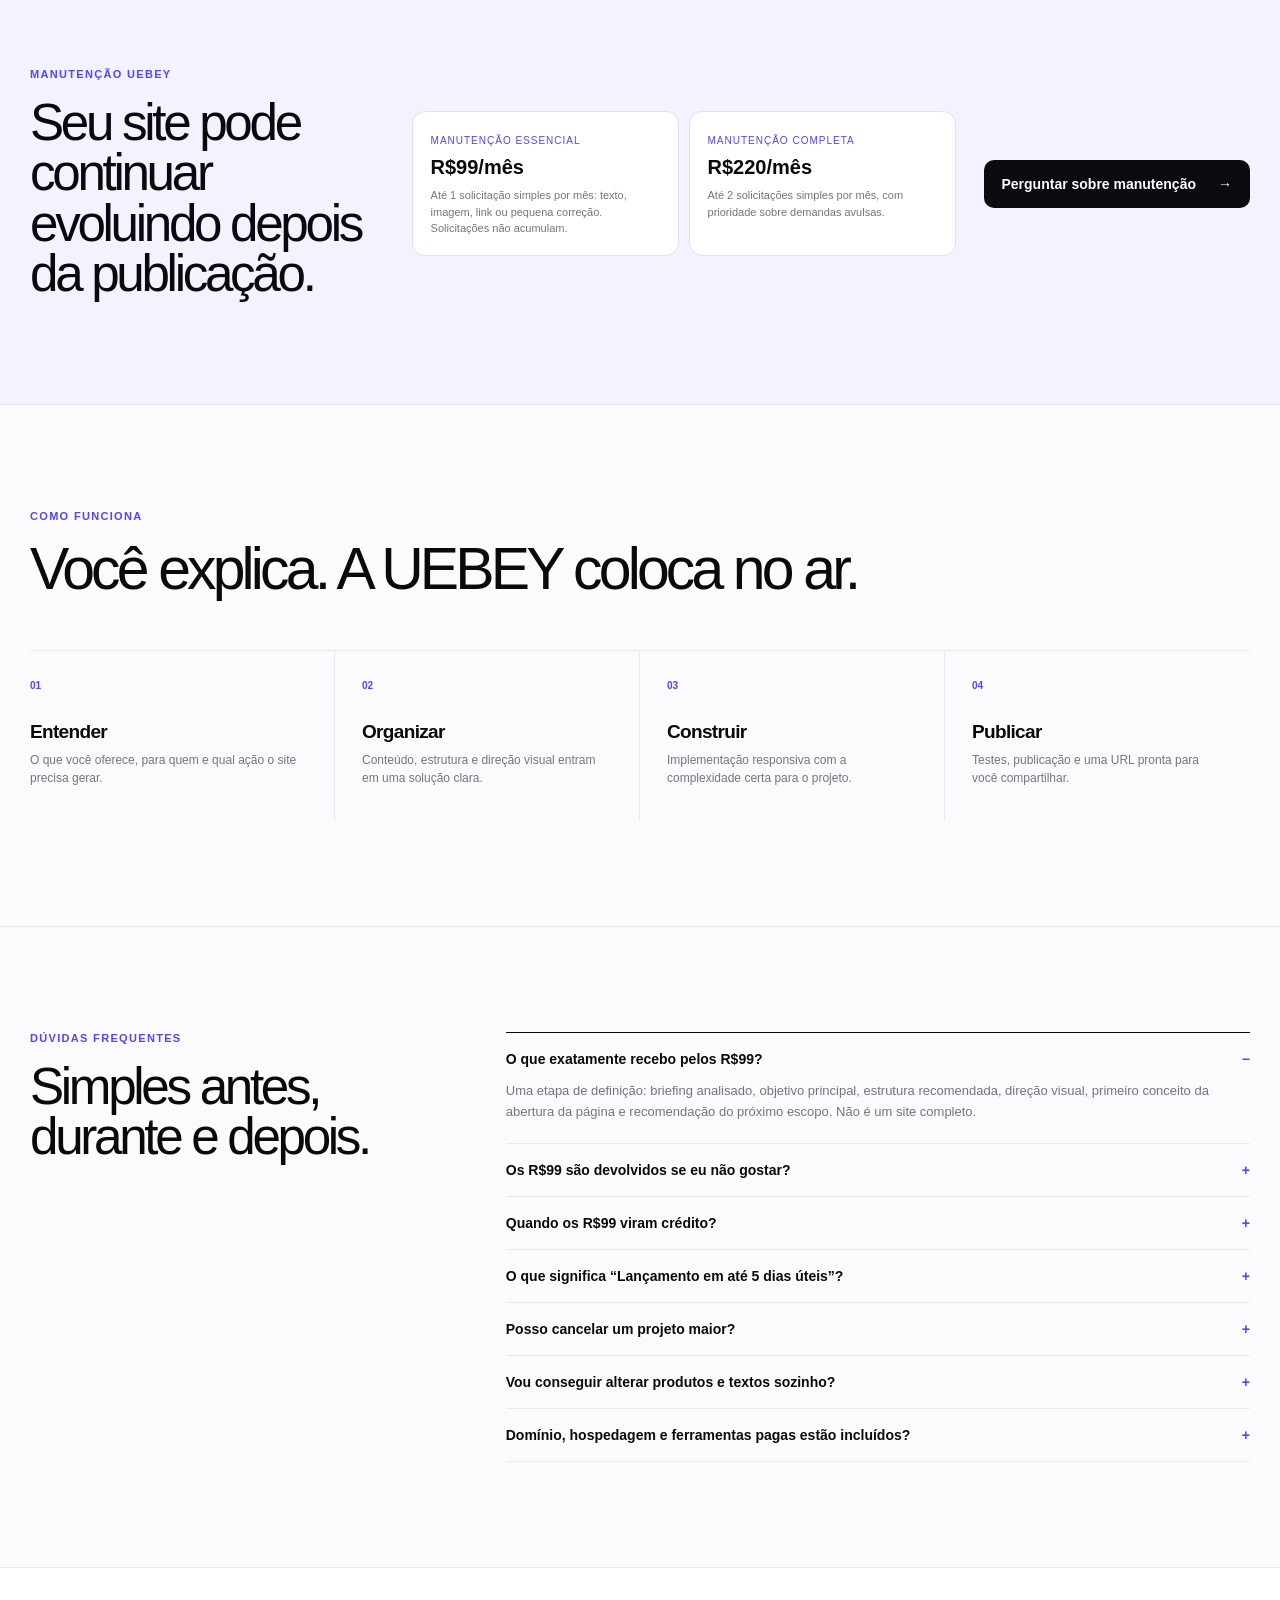
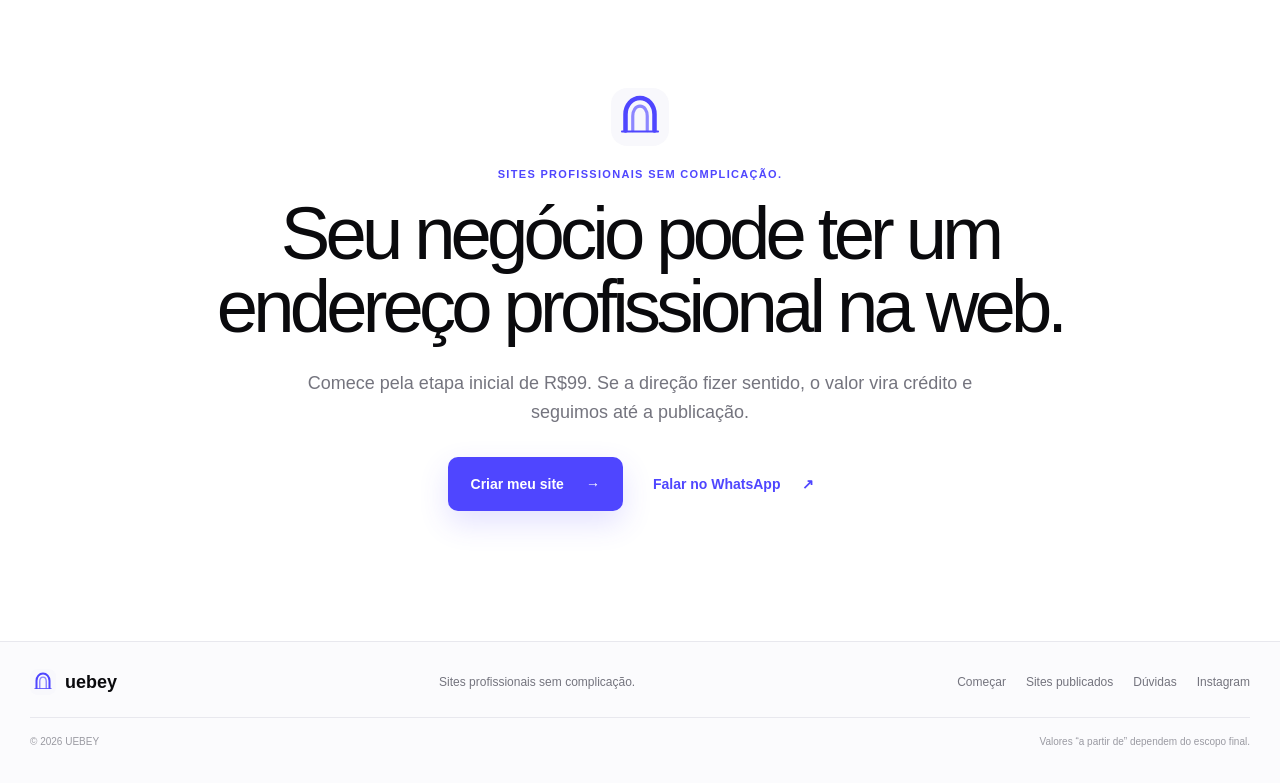
==== commit 11cdf094: "Clarify hosting and external service costs on UEBEY Sites" ====
--- a/sites/index.html
+++ b/sites/index.html
@@ -128,6 +128,11 @@
         <p>Os valores abaixo são pontos de partida. O preço final depende do conteúdo, integrações, quantidade de páginas, volume de itens e autonomia que você deseja depois da publicação.</p>
       </div>
 
+      <div class="scope-note reveal">
+        <strong>Sites institucionais podem funcionar sem mensalidade de hospedagem.</strong>
+        <p>Quando o projeto permite uma estrutura estática, a publicação pode usar infraestrutura gratuita. Domínio próprio e serviços externos — como e-mail profissional, loja, pagamentos, agenda, banco de dados ou CMS — são contratados separadamente quando necessários, preferencialmente em nome do cliente.</p>
+      </div>
+
       <div class="pricing-grid">
         <article class="price-card featured reveal">
           <div class="price-head"><span>Lançamento</span><small>rápido e focado</small></div>
@@ -175,13 +180,13 @@
         </article>
 
         <article class="price-card reveal">
-          <div class="price-head"><span>Catálogo / Ferramenta</span><small>conteúdo + interação</small></div>
+          <div class="price-head"><span>Catálogos / Ferramentas</span><small>conteúdo + interação</small></div>
           <div class="price"><small>a partir de R$</small>1.900</div>
-          <p>Para catálogos, simuladores, filtros, calculadoras ou experiências que precisam fazer mais do que exibir conteúdo.</p>
+          <p>Para catálogos, simuladores, calculadoras e experiências interativas. Recursos com painel administrativo, banco de dados, carrinho, pagamentos ou agenda são dimensionados conforme a necessidade.</p>
           <ul>
             <li>lógica e interface sob escopo</li>
             <li>busca, filtros ou formulários</li>
-            <li>integrações leves quando viáveis</li>
+            <li>integrações externas quando necessárias</li>
             <li>publicação</li>
             <li>documentação essencial</li>
           </ul>
@@ -298,7 +303,7 @@
         <details><summary>O que significa “Lançamento em até 5 dias úteis”?</summary><p>O prazo começa após briefing completo, materiais necessários recebidos, escopo aprovado e condição inicial de pagamento concluída. Mudanças de escopo ou atrasos no envio de conteúdo podem alterar o cronograma.</p></details>
         <details><summary>Posso cancelar um projeto maior?</summary><p>Sim, observadas as condições registradas na proposta/contrato e a legislação aplicável. Em geral, etapas já executadas permanecem remuneradas; etapas ainda não iniciadas são tratadas conforme a situação concreta.</p></details>
         <details><summary>Vou conseguir alterar produtos e textos sozinho?</summary><p>Em páginas estáticas, não por um painel administrativo. Podemos fazer as alterações pelo serviço de manutenção. Se você precisa editar frequentemente, uma versão com camada editável deve fazer parte do escopo desde o início.</p></details>
-        <details><summary>Domínio, hospedagem e ferramentas pagas estão incluídos?</summary><p>Não automaticamente. A proposta identifica o que é gratuito, o que é do cliente e quais serviços externos podem gerar cobrança separada.</p></details>
+        <details><summary>Domínio, hospedagem e ferramentas pagas estão incluídos?</summary><p>Sites institucionais estáticos podem funcionar sem mensalidade de hospedagem. Domínio próprio e serviços externos — como e-mail profissional, loja, pagamentos, agenda, banco de dados ou CMS — são contratados separadamente quando necessários, preferencialmente em nome do cliente.</p></details>
       </div>
     </div>
   </section>
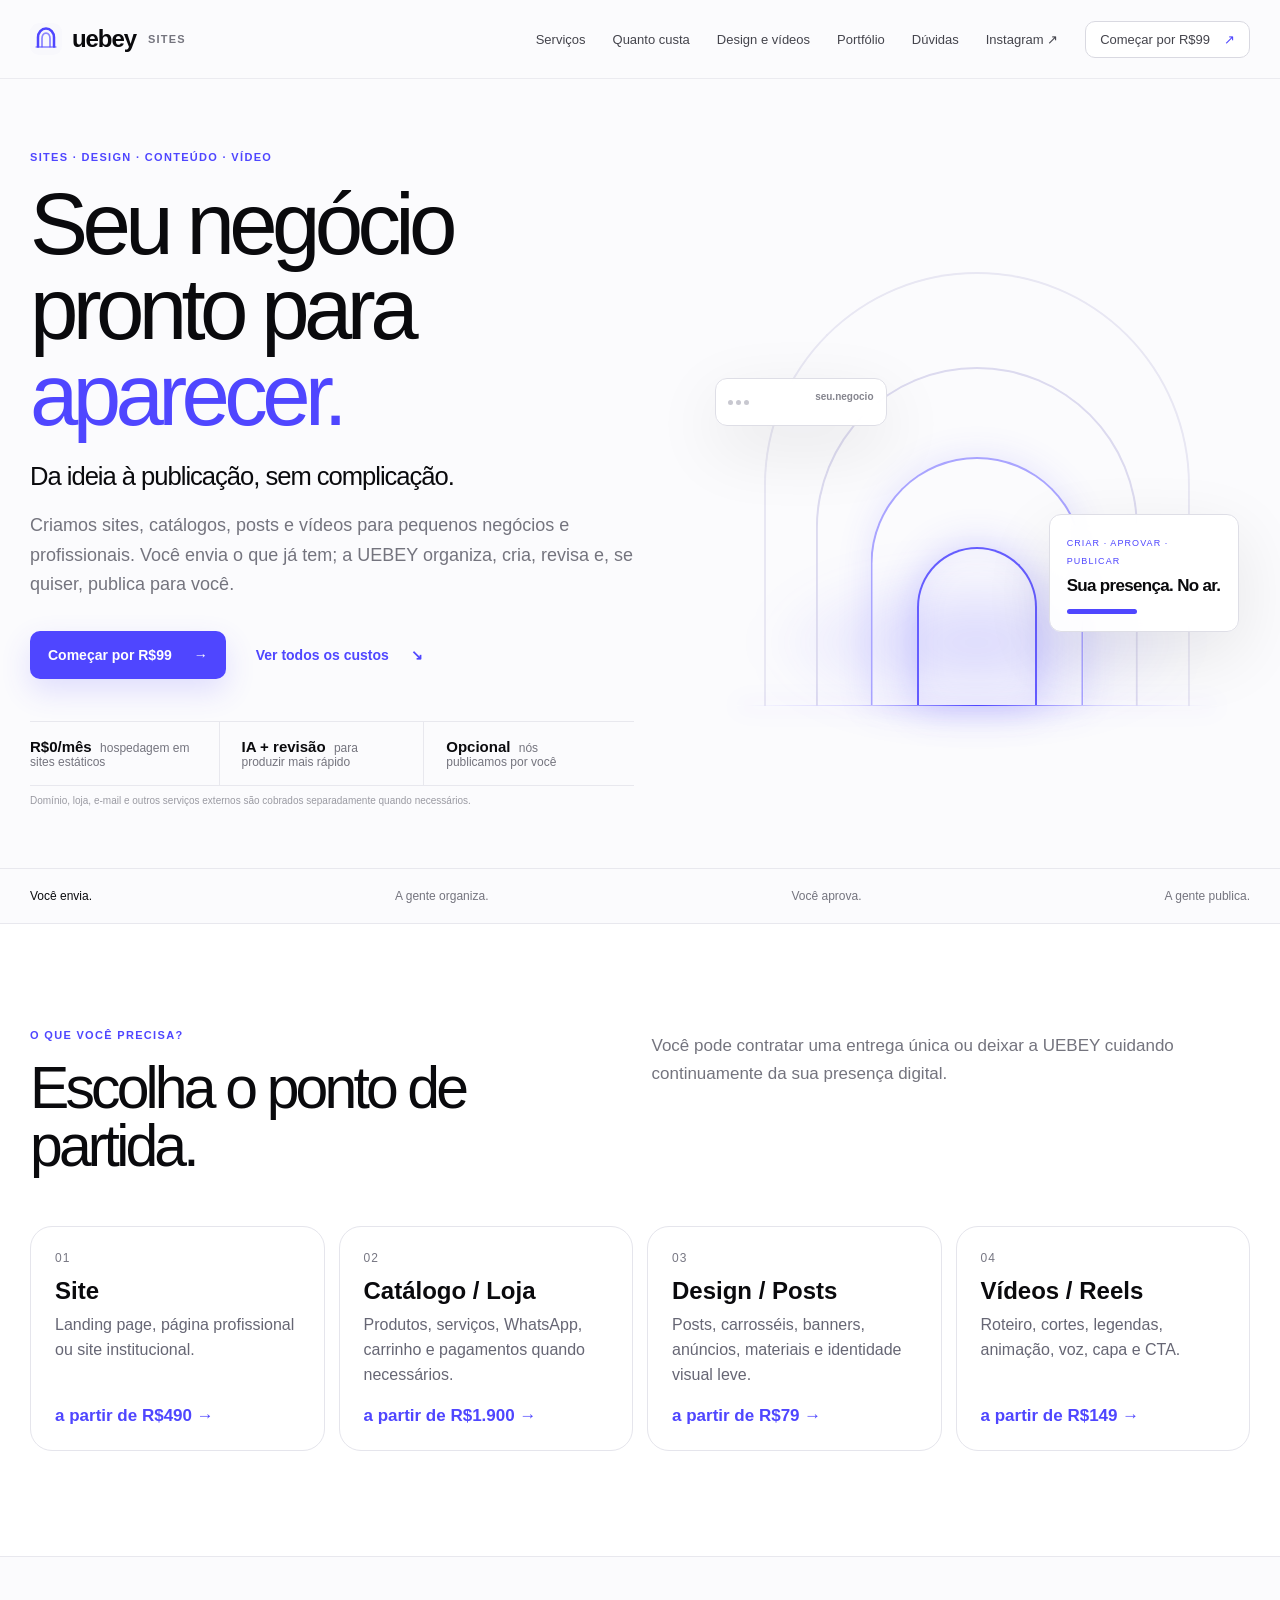
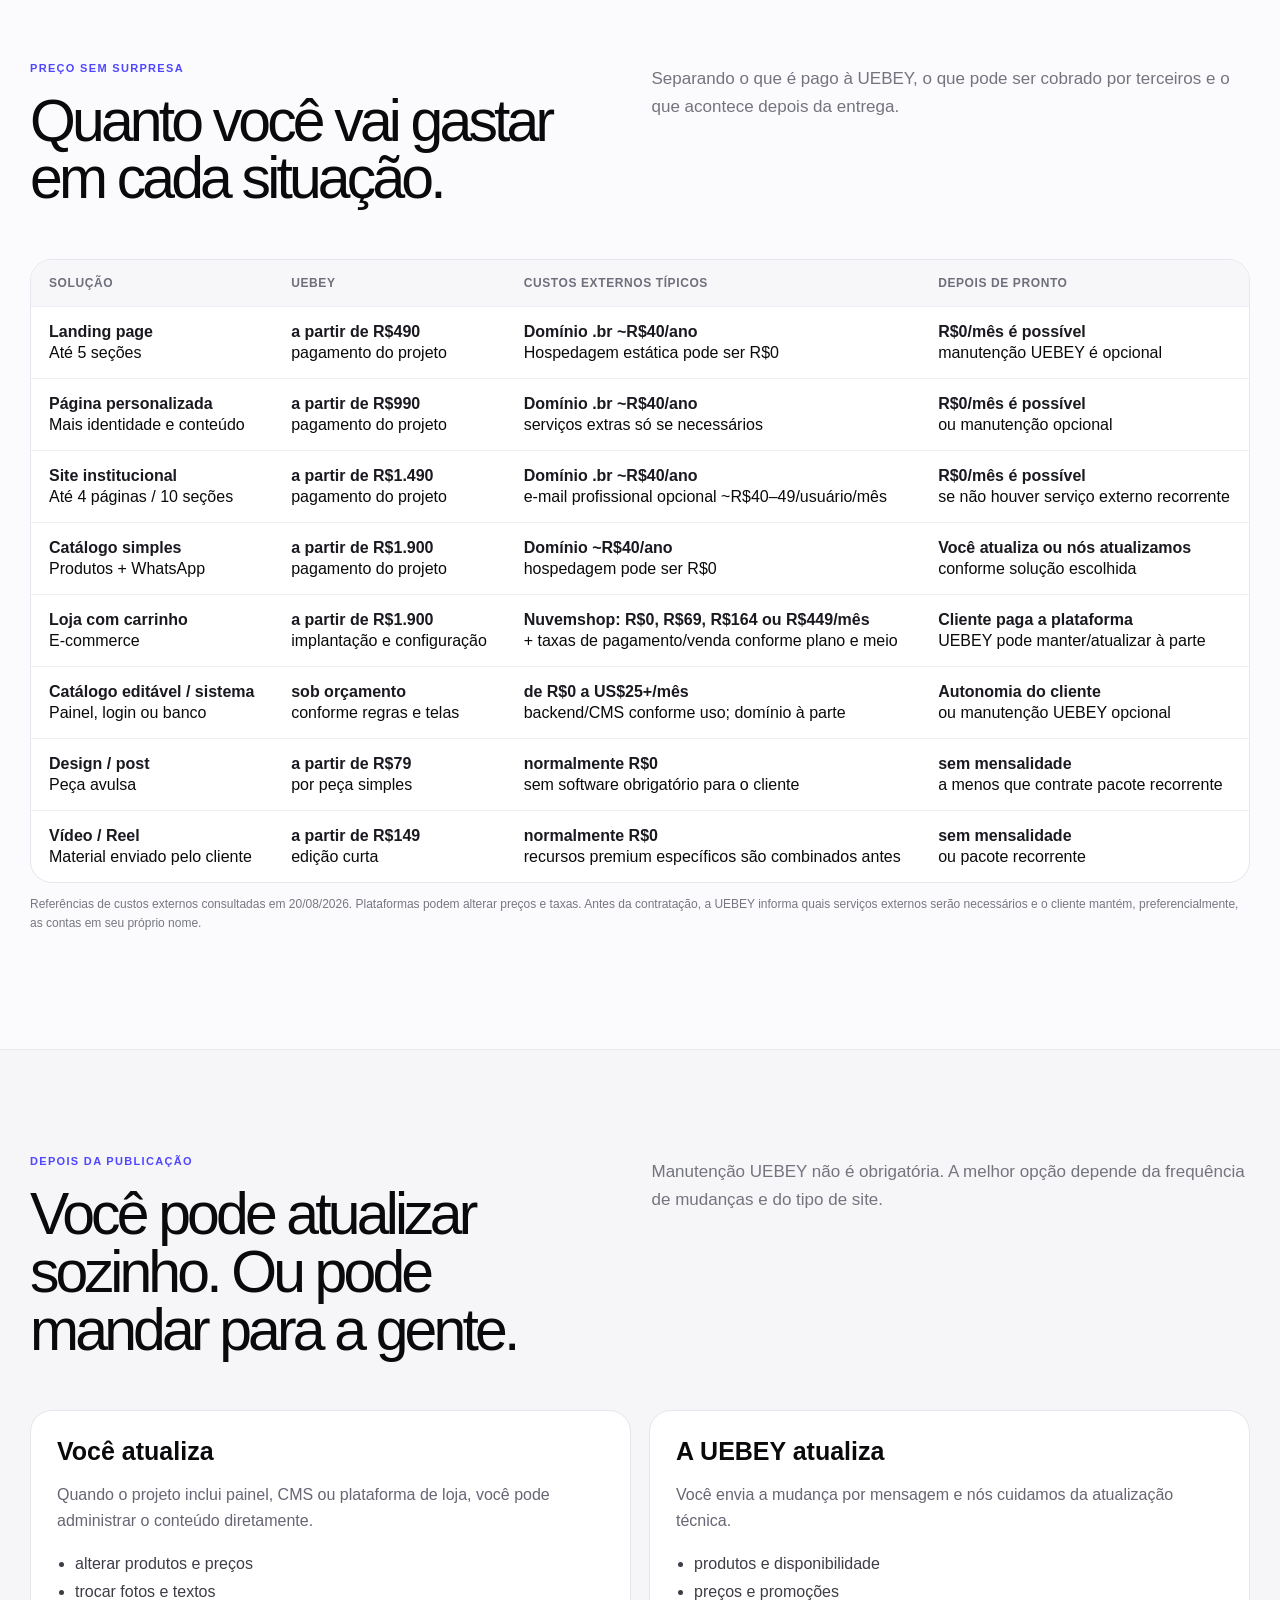
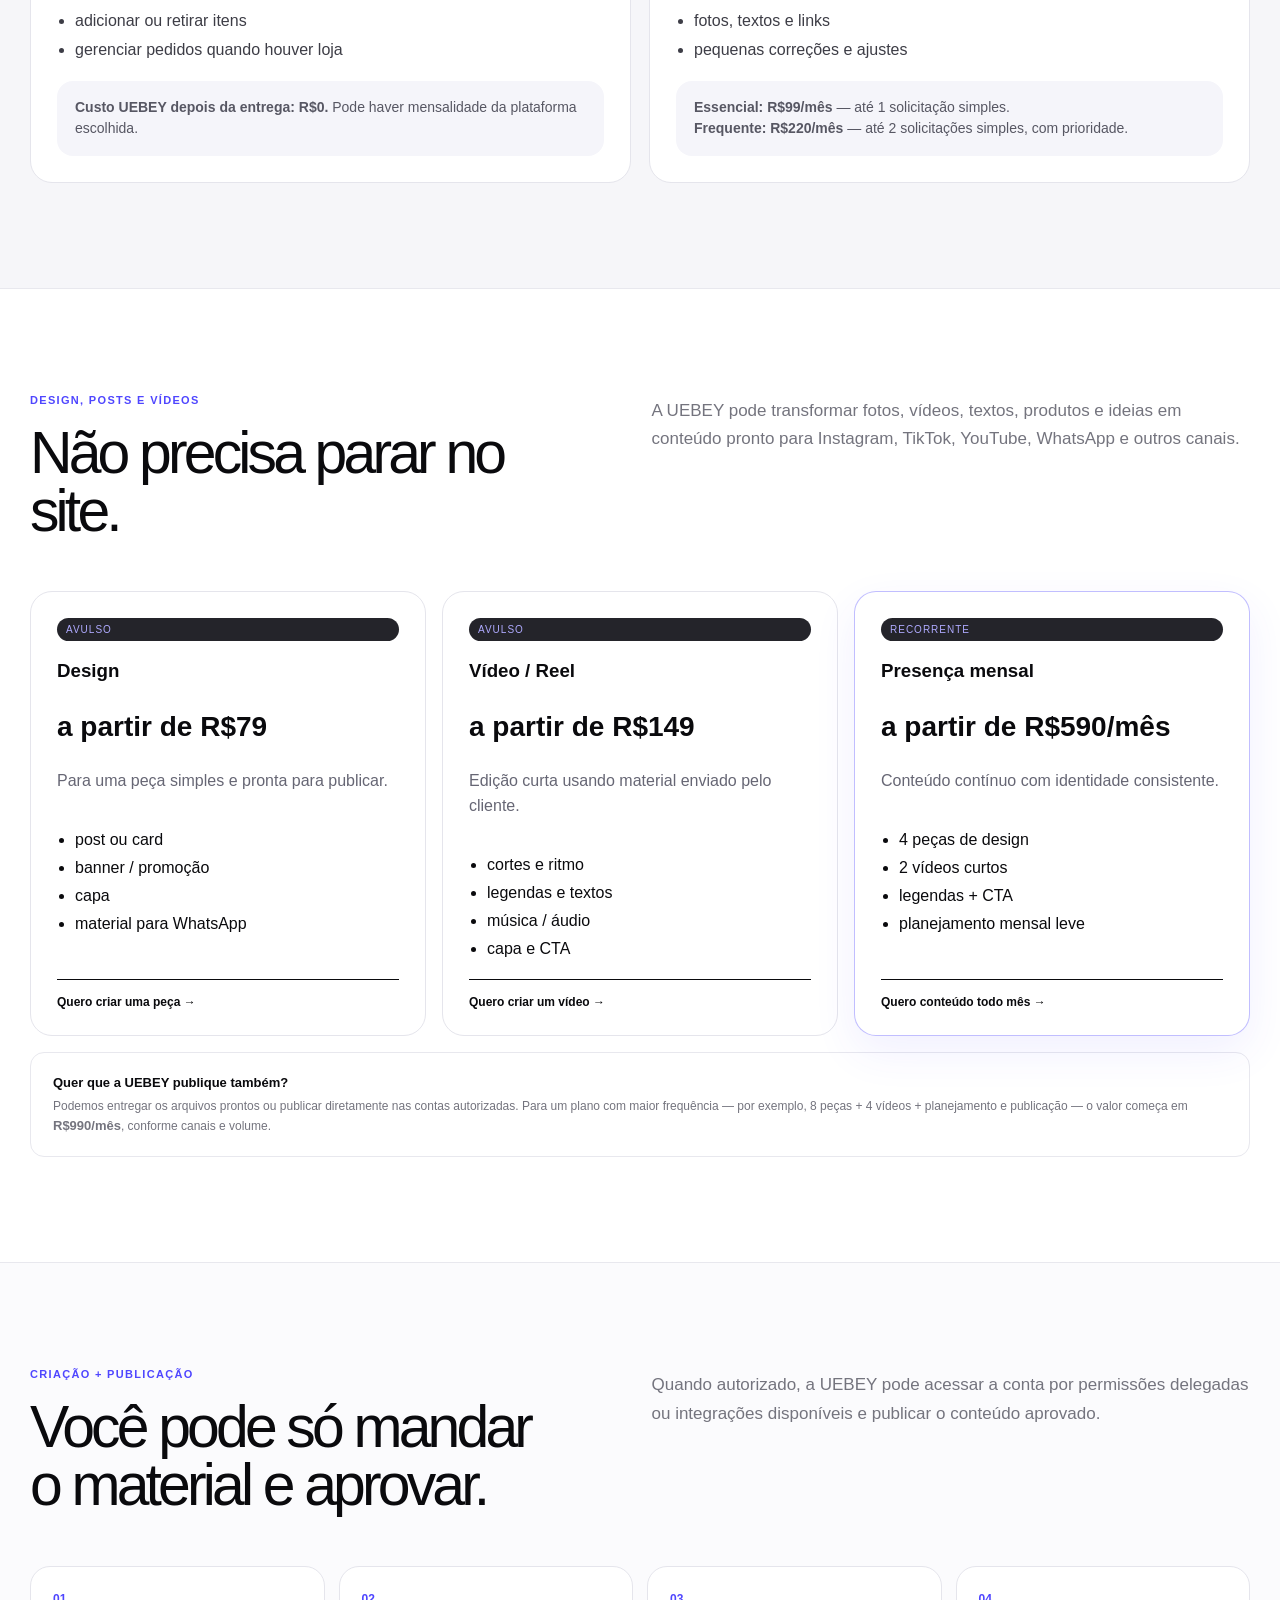
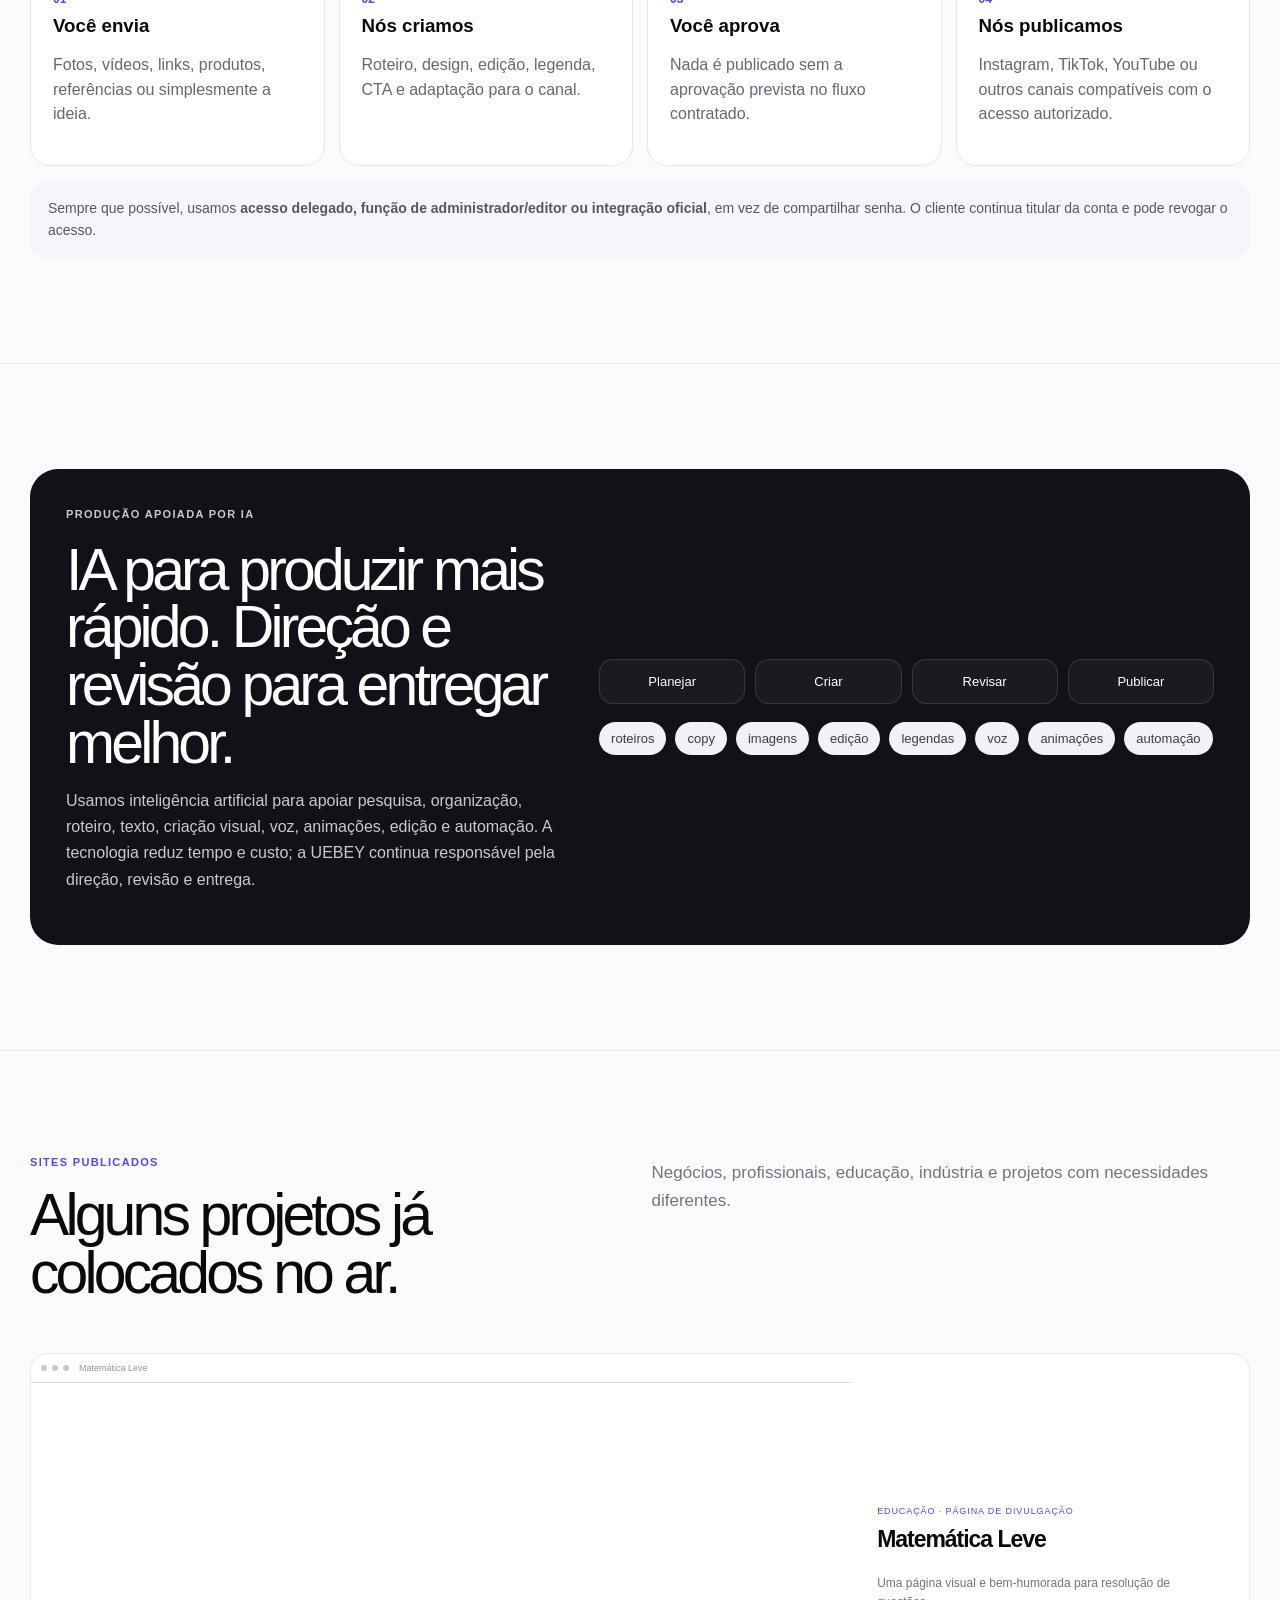
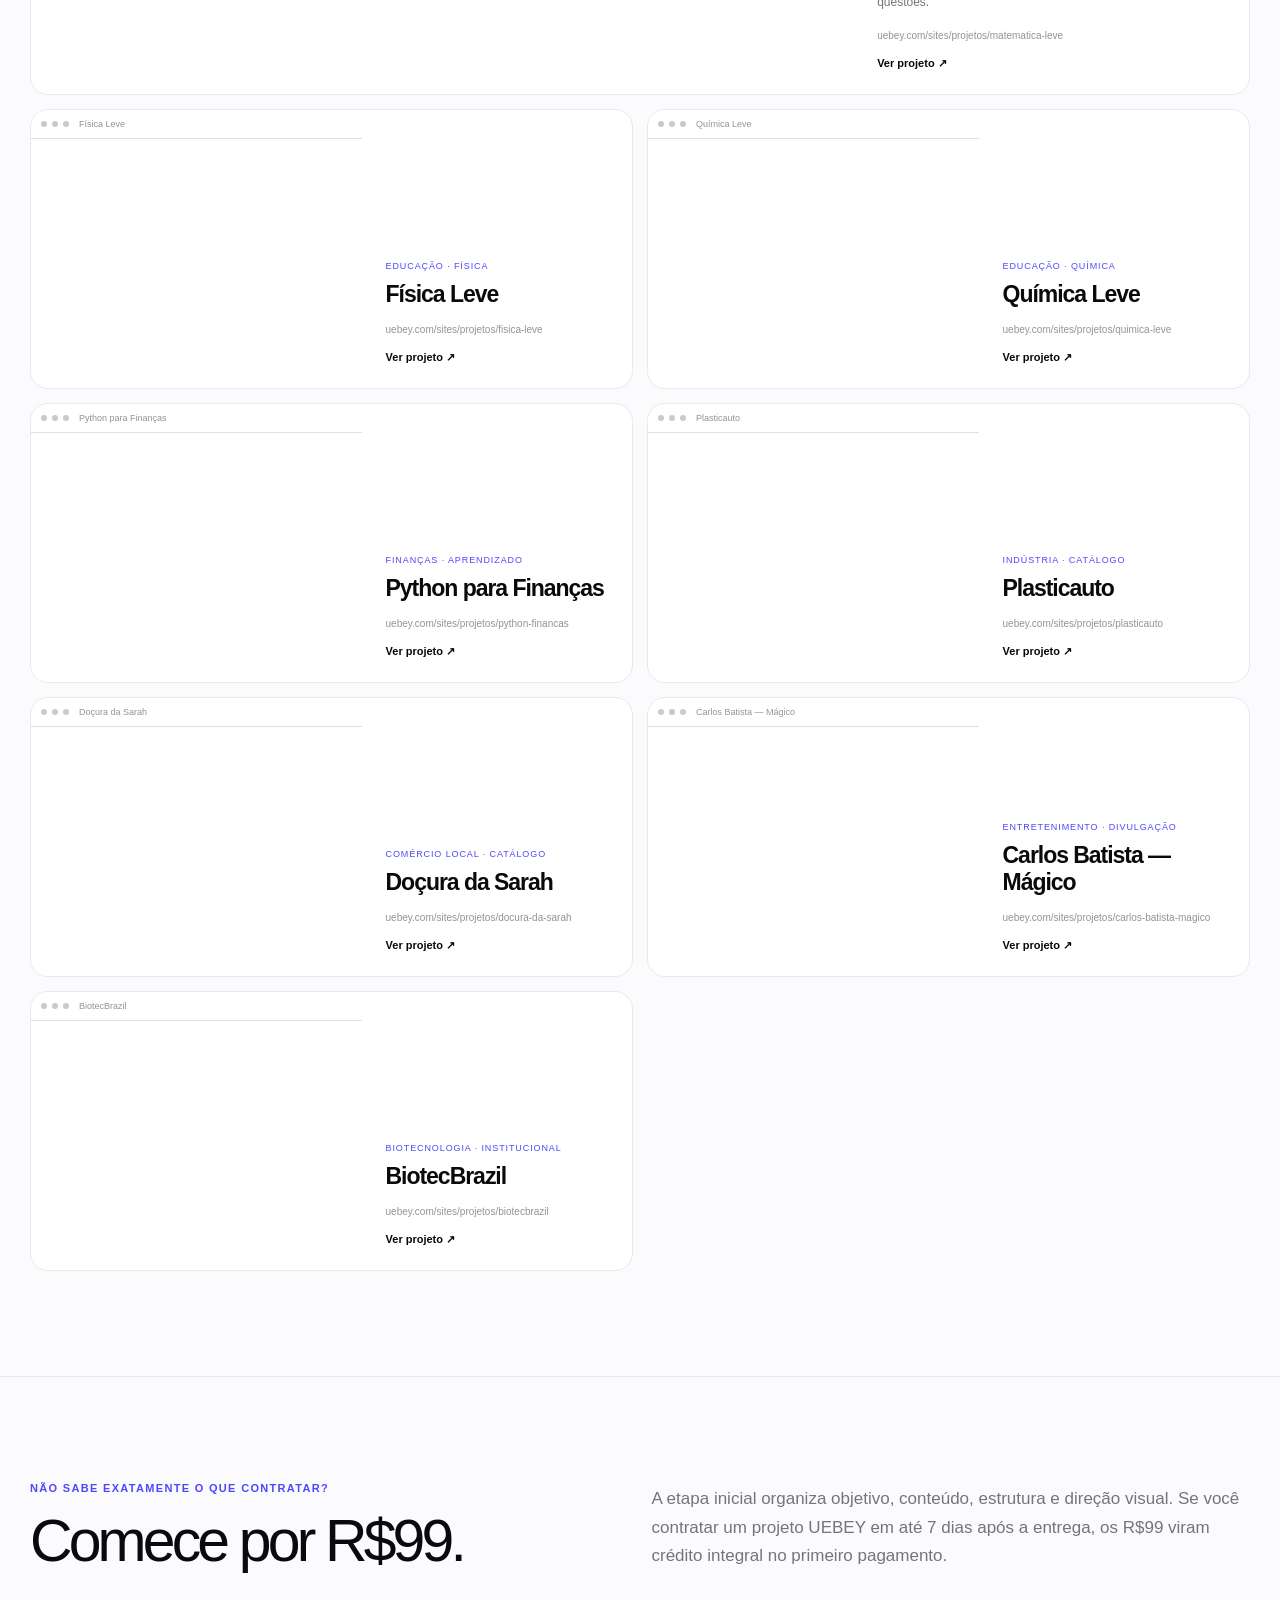
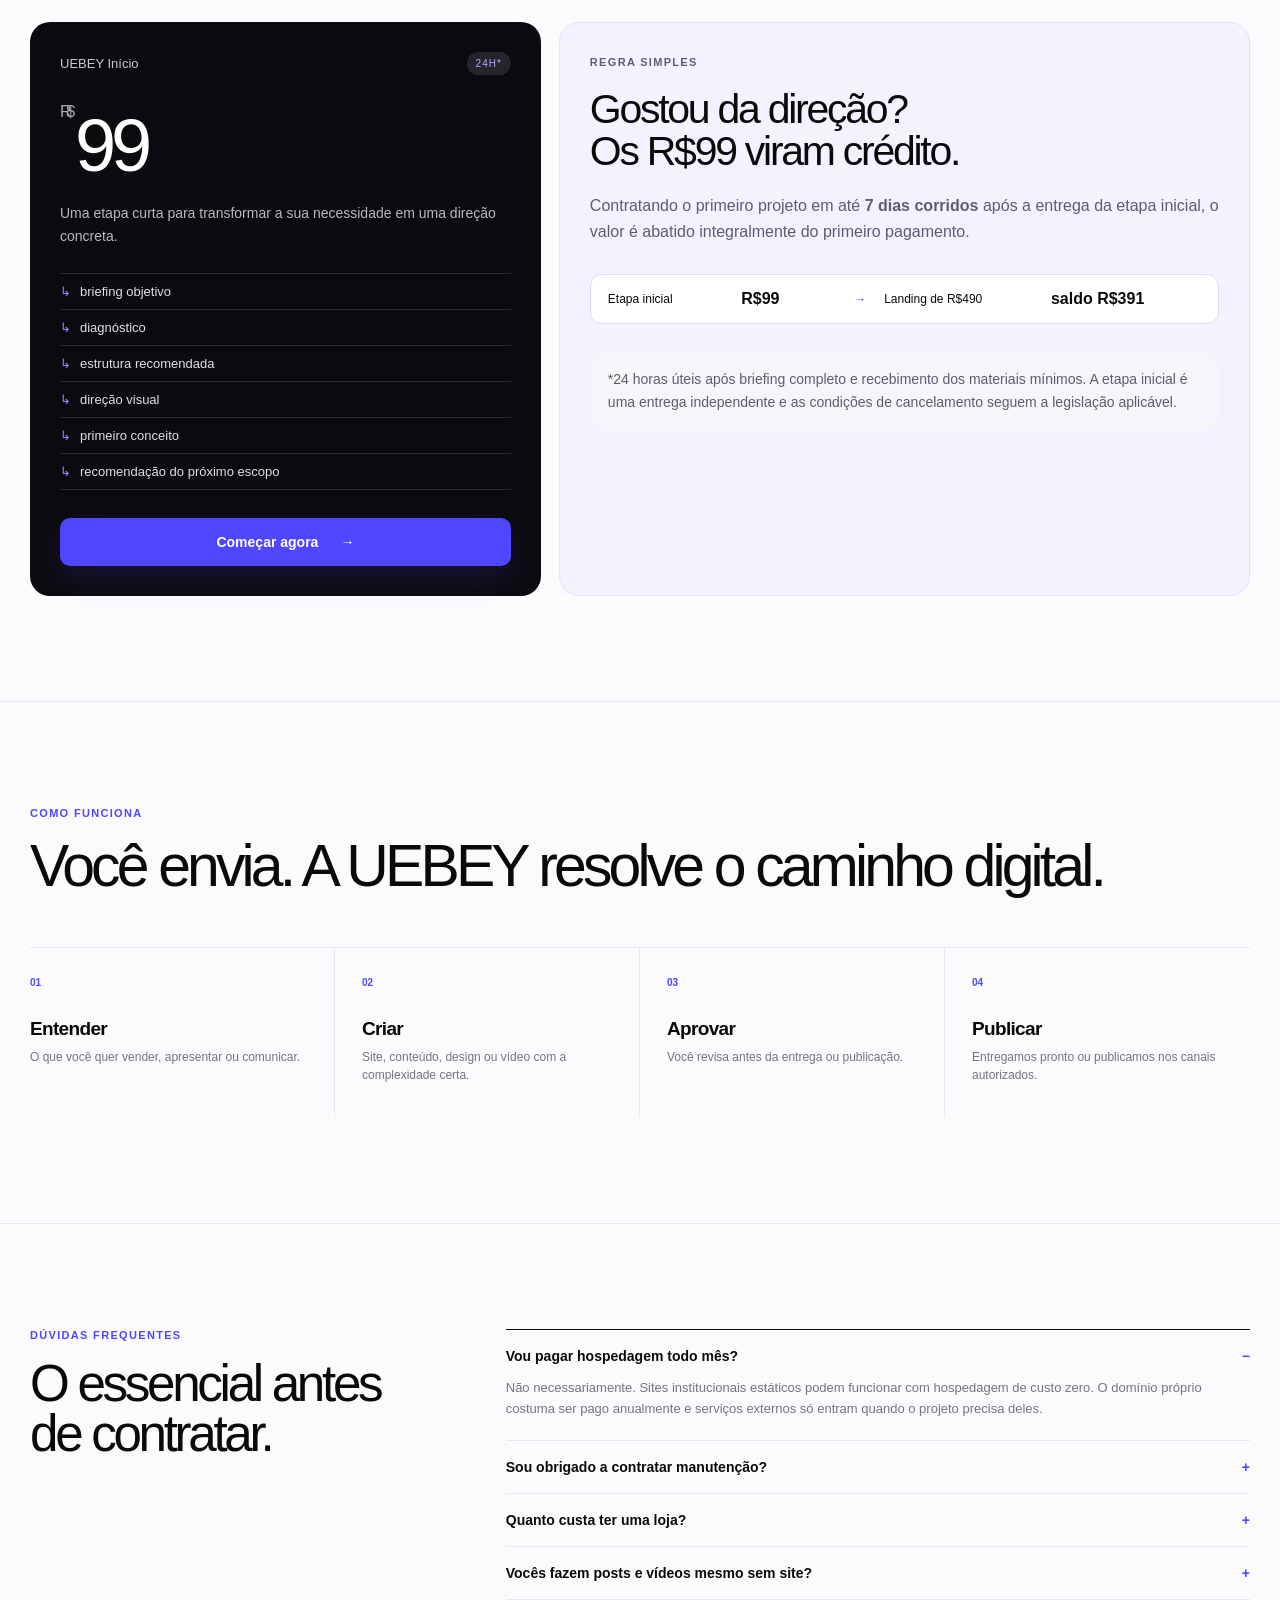
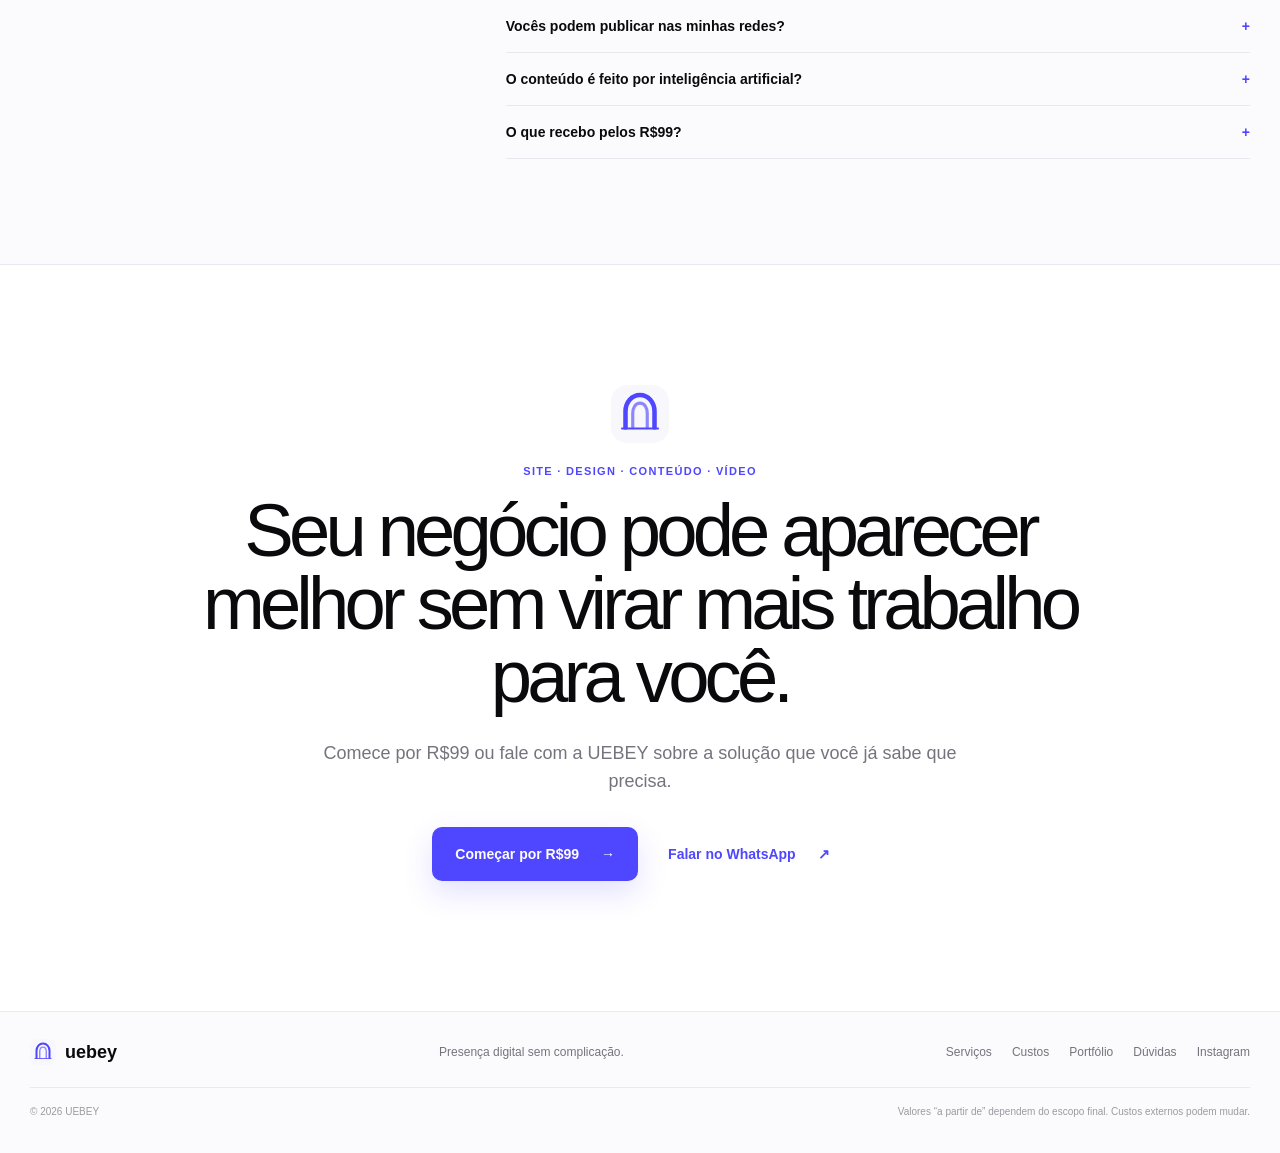
==== commit 7500d0ab: "Enxuga oferta e adiciona custos, design, vídeo e publicação" ====
--- a/sites/index.html
+++ b/sites/index.html
@@ -4,16 +4,26 @@
   <meta charset="utf-8">
   <meta name="viewport" content="width=device-width,initial-scale=1">
   <meta name="theme-color" content="#fbfbfd">
-  <meta name="description" content="UEBEY Sites — sites profissionais sem complicação para pequenos negócios, profissionais e projetos. Design, tecnologia e presença digital. Comece pela etapa inicial de R$99.">
+  <meta name="description" content="UEBEY Sites — sites, catálogos, design, posts e vídeos para pequenos negócios. Custos claros, produção apoiada por IA e publicação opcional.">
   <meta property="og:type" content="website">
   <meta property="og:locale" content="pt_BR">
-  <meta property="og:title" content="UEBEY Sites — sites profissionais sem complicação">
-  <meta property="og:description" content="Sites profissionais para pequenos negócios e profissionais. Você explica o que precisa; a UEBEY organiza, desenha, constrói e publica. Comece por R$99.">
-  <title>UEBEY Sites | Sites profissionais sem complicação</title>
+  <meta property="og:title" content="UEBEY Sites — sua presença digital pronta">
+  <meta property="og:description" content="Sites, design, posts e vídeos. Veja quanto custa criar, manter e publicar. Comece por R$99.">
+  <title>UEBEY Sites | Sites, design, posts e vídeos</title>
   <link rel="icon" href="favicon.svg" type="image/svg+xml">
   <link rel="stylesheet" href="styles.css">
   <style>
-    .site-preview{background:#ececf2;position:relative;overflow:hidden;isolation:isolate}.preview-chrome{height:29px;background:#fff;border-bottom:1px solid #dedee6;display:flex;align-items:center;gap:5px;padding:0 10px;position:relative;z-index:2}.preview-chrome i{width:6px;height:6px;border-radius:50%;background:#c9c9d2;display:block}.preview-chrome span{font-size:9px;color:#92929c;margin-left:5px;white-space:nowrap;overflow:hidden;text-overflow:ellipsis}.site-preview iframe{display:block;width:100%;height:calc(100% - 29px);min-height:221px;border:0;background:#fff;pointer-events:none}.project-wide .site-preview iframe{min-height:311px}.project-url{font-size:10px;color:#92929c;margin-top:6px;line-height:1.4}.portfolio-grid{align-items:stretch}@media(max-width:1040px){.project-wide .site-preview iframe{min-height:201px}}
+    .site-preview{background:#ececf2;position:relative;overflow:hidden;isolation:isolate}.preview-chrome{height:29px;background:#fff;border-bottom:1px solid #dedee6;display:flex;align-items:center;gap:5px;padding:0 10px;position:relative;z-index:2}.preview-chrome i{width:6px;height:6px;border-radius:50%;background:#c9c9d2;display:block}.preview-chrome span{font-size:9px;color:#92929c;margin-left:5px;white-space:nowrap;overflow:hidden;text-overflow:ellipsis}.site-preview iframe{display:block;width:100%;height:calc(100% - 29px);min-height:221px;border:0;background:#fff;pointer-events:none}.project-wide .site-preview iframe{min-height:311px}.project-url{font-size:10px;color:#92929c;margin-top:6px;line-height:1.4}.portfolio-grid{align-items:stretch}
+    .quick-grid{display:grid;grid-template-columns:repeat(4,1fr);gap:14px}.quick-card{display:flex;flex-direction:column;min-height:210px;padding:24px;border:1px solid #e5e5ec;border-radius:22px;background:#fff;text-decoration:none;color:inherit}.quick-card small{color:#777783;font-size:12px;text-transform:uppercase;letter-spacing:.08em}.quick-card h3{margin:12px 0 8px;font-size:24px}.quick-card p{margin:0 0 18px;color:#666674;line-height:1.55}.quick-card strong{margin-top:auto;font-size:17px;color:#4f46ff}
+    .cost-wrap{overflow:auto;border:1px solid #e6e6ee;border-radius:22px;background:#fff}.cost-table{width:100%;min-width:900px;border-collapse:collapse}.cost-table th,.cost-table td{padding:16px 18px;text-align:left;border-bottom:1px solid #eeeef3;vertical-align:top}.cost-table th{background:#f7f7fa;font-size:12px;text-transform:uppercase;letter-spacing:.05em;color:#6f6f7c}.cost-table td strong{display:block;color:#19191f;margin-bottom:3px}.cost-table tr:last-child td{border-bottom:0}.cost-note{margin-top:12px;color:#777783;font-size:12px;line-height:1.55}
+    .choice-strong{display:grid;grid-template-columns:1fr 1fr;gap:18px}.choice-strong article{padding:26px;border-radius:22px;border:1px solid #e5e5ec;background:#fff}.choice-strong h3{margin:0 0 10px;font-size:25px}.choice-strong p{color:#666674;line-height:1.6}.choice-strong ul{padding-left:18px;line-height:1.8;color:#3d3d46}
+    .content-grid{display:grid;grid-template-columns:repeat(3,1fr);gap:16px}.content-card{padding:26px;border:1px solid #e5e5ec;border-radius:22px;background:#fff;display:flex;flex-direction:column}.content-card.featured{border-color:rgba(79,70,255,.35);box-shadow:0 16px 44px rgba(79,70,255,.08)}.content-card .price-mini{font-size:28px;font-weight:800;margin:10px 0}.content-card p{color:#666674;line-height:1.55}.content-card ul{padding-left:18px;line-height:1.75}.content-card a{margin-top:auto}
+    .ai-band{border-radius:28px;padding:36px;background:#111118;color:#fff;display:grid;grid-template-columns:.9fr 1.1fr;gap:30px;align-items:center}.ai-band h2{margin:6px 0 12px;color:#fff}.ai-band p{color:#c9c9d3;line-height:1.65}.ai-flow{display:grid;grid-template-columns:repeat(4,1fr);gap:10px}.ai-flow span{padding:14px;border:1px solid rgba(255,255,255,.12);border-radius:14px;text-align:center;font-size:13px;background:rgba(255,255,255,.04)}
+    .service-list{display:flex;flex-wrap:wrap;gap:9px;margin-top:18px}.service-list span{padding:9px 12px;border-radius:999px;background:#f1f1f6;font-size:13px;color:#3c3c45}
+    .publish-steps{display:grid;grid-template-columns:repeat(4,1fr);gap:14px}.publish-steps article{padding:22px;border-radius:20px;background:#fff;border:1px solid #e5e5ec}.publish-steps span{font-size:12px;color:#4f46ff;font-weight:800}.publish-steps h3{margin:8px 0}.publish-steps p{color:#666674;line-height:1.55}
+    .mini-note{padding:16px 18px;border-radius:16px;background:#f5f5fa;color:#575763;line-height:1.55;font-size:14px;margin-top:16px}
+    @media(max-width:1040px){.project-wide .site-preview iframe{min-height:201px}.quick-grid{grid-template-columns:1fr 1fr}.content-grid{grid-template-columns:1fr}.ai-band{grid-template-columns:1fr}.publish-steps{grid-template-columns:1fr 1fr}}
+    @media(max-width:640px){.quick-grid,.choice-strong,.publish-steps{grid-template-columns:1fr}.quick-card{min-height:0}.ai-flow{grid-template-columns:1fr 1fr}.cost-table th,.cost-table td{padding:13px 14px}}
   </style>
   <script src="script.js" defer></script>
 </head>
@@ -22,19 +32,11 @@
 
 <header class="site-header" id="topo">
   <div class="container nav-row">
-    <a class="brand" href="#topo" aria-label="UEBEY Sites">
-      <img src="favicon.svg" alt="">
-      <span>uebey</span>
-      <small>sites</small>
-    </a>
+    <a class="brand" href="#topo" aria-label="UEBEY Sites"><img src="favicon.svg" alt=""><span>uebey</span><small>sites</small></a>
     <button class="menu-toggle" type="button" aria-expanded="false" aria-controls="menu-principal" aria-label="Abrir menu"><span></span><span></span></button>
     <nav class="main-nav" id="menu-principal" aria-label="Navegação principal">
-      <a href="#start">Comece por R$99</a>
-      <a href="#opcoes">Opções</a>
-      <a href="#portfolio">Sites publicados</a>
-      <a href="#processo">Como funciona</a>
-      <a href="#faq">Dúvidas</a>
-      <a class="nav-cta start-link" data-plan="start">Criar meu site <span>↗</span></a>
+      <a href="#servicos">Serviços</a><a href="#custos">Quanto custa</a><a href="#conteudo-social">Design e vídeos</a><a href="#portfolio">Portfólio</a><a href="#faq">Dúvidas</a>
+      <a class="nav-cta start-link" data-plan="start">Começar por R$99 <span>↗</span></a>
     </nav>
   </div>
 </header>
@@ -43,289 +45,105 @@
   <section class="hero">
     <div class="container hero-grid">
       <div class="hero-copy reveal">
-        <p class="eyebrow">UEBEY Sites · Design · Tecnologia · Presença digital</p>
-        <h1>Seu negócio merece um site <em>profissional.</em></h1>
-        <p class="hero-tagline">Sites profissionais sem complicação.</p>
-        <p class="hero-lead">Criamos páginas, sites e catálogos para pequenos negócios, profissionais e projetos. Você explica o que precisa; a UEBEY organiza, desenha, constrói e publica.</p>
-        <div class="hero-actions">
-          <a class="button button-primary start-link" data-plan="start">Criar meu site — começar por R$99 <span>→</span></a>
-          <a class="button button-text" href="#portfolio">Ver sites publicados <span>↘</span></a>
-        </div>
-        <div class="hero-proof">
-          <span><strong>R$99</strong> para começar</span>
-          <span><strong>24h</strong> para a direção inicial*</span>
-          <span><strong>100%</strong> vira crédito se avançar</span>
-        </div>
-        <small class="hero-note">*24 horas úteis após briefing completo e recebimento dos materiais mínimos necessários.</small>
+        <p class="eyebrow">Sites · Design · Conteúdo · Vídeo</p>
+        <h1>Seu negócio pronto para <em>aparecer.</em></h1>
+        <p class="hero-tagline">Da ideia à publicação, sem complicação.</p>
+        <p class="hero-lead">Criamos sites, catálogos, posts e vídeos para pequenos negócios e profissionais. Você envia o que já tem; a UEBEY organiza, cria, revisa e, se quiser, publica para você.</p>
+        <div class="hero-actions"><a class="button button-primary start-link" data-plan="start">Começar por R$99 <span>→</span></a><a class="button button-text" href="#custos">Ver todos os custos <span>↘</span></a></div>
+        <div class="hero-proof"><span><strong>R$0/mês</strong> hospedagem em sites estáticos</span><span><strong>IA + revisão</strong> para produzir mais rápido</span><span><strong>Opcional</strong> nós publicamos por você</span></div>
+        <small class="hero-note">Domínio, loja, e-mail e outros serviços externos são cobrados separadamente quando necessários.</small>
       </div>
+      <div class="portal-scene reveal" aria-label="Portal visual da UEBEY"><div class="portal-aura"></div><div class="portal-shell shell-1"></div><div class="portal-shell shell-2"></div><div class="portal-shell shell-3"></div><div class="portal-door"></div><div class="portal-line"></div><div class="browser-card card-a"><span></span><span></span><span></span><b>seu.negocio</b></div><div class="browser-card card-b"><small>criar · aprovar · publicar</small><strong>Sua presença. No ar.</strong><i></i></div></div>
+    </div>
+  </section>
 
-      <div class="portal-scene reveal" aria-label="Portal visual da UEBEY">
-        <div class="portal-aura"></div>
-        <div class="portal-shell shell-1"></div>
-        <div class="portal-shell shell-2"></div>
-        <div class="portal-shell shell-3"></div>
-        <div class="portal-door"></div>
-        <div class="portal-line"></div>
-        <div class="browser-card card-a"><span></span><span></span><span></span><b>seu.negocio</b></div>
-        <div class="browser-card card-b"><small>publicar</small><strong>Seu site. No ar.</strong><i></i></div>
+  <section class="promise-strip" aria-label="Proposta UEBEY"><div class="container promise-grid"><span>Você envia.</span><span>A gente organiza.</span><span>Você aprova.</span><span>A gente publica.</span></div></section>
+
+  <section class="section options-section" id="servicos">
+    <div class="container">
+      <div class="section-head"><div><p class="eyebrow">O que você precisa?</p><h2>Escolha o ponto de partida.</h2></div><p>Você pode contratar uma entrega única ou deixar a UEBEY cuidando continuamente da sua presença digital.</p></div>
+      <div class="quick-grid">
+        <a class="quick-card reveal start-link" data-plan="launch"><small>01</small><h3>Site</h3><p>Landing page, página profissional ou site institucional.</p><strong>a partir de R$490 →</strong></a>
+        <a class="quick-card reveal start-link" data-plan="store"><small>02</small><h3>Catálogo / Loja</h3><p>Produtos, serviços, WhatsApp, carrinho e pagamentos quando necessários.</p><strong>a partir de R$1.900 →</strong></a>
+        <a class="quick-card reveal start-link" data-plan="design"><small>03</small><h3>Design / Posts</h3><p>Posts, carrosséis, banners, anúncios, materiais e identidade visual leve.</p><strong>a partir de R$79 →</strong></a>
+        <a class="quick-card reveal start-link" data-plan="video"><small>04</small><h3>Vídeos / Reels</h3><p>Roteiro, cortes, legendas, animação, voz, capa e CTA.</p><strong>a partir de R$149 →</strong></a>
       </div>
     </div>
   </section>
 
-  <section class="promise-strip" aria-label="Proposta UEBEY">
-    <div class="container promise-grid">
-      <span>Seu negócio.</span><span>Sua identidade.</span><span>Seu site.</span><span>Pronto para compartilhar.</span>
+  <section class="section" id="custos">
+    <div class="container">
+      <div class="section-head"><div><p class="eyebrow">Preço sem surpresa</p><h2>Quanto você vai gastar em cada situação.</h2></div><p>Separando o que é pago à UEBEY, o que pode ser cobrado por terceiros e o que acontece depois da entrega.</p></div>
+      <div class="cost-wrap reveal"><table class="cost-table"><thead><tr><th>Solução</th><th>UEBEY</th><th>Custos externos típicos</th><th>Depois de pronto</th></tr></thead><tbody>
+        <tr><td><strong>Landing page</strong>Até 5 seções</td><td><strong>a partir de R$490</strong>pagamento do projeto</td><td><strong>Domínio .br ~R$40/ano</strong>Hospedagem estática pode ser R$0</td><td><strong>R$0/mês é possível</strong>manutenção UEBEY é opcional</td></tr>
+        <tr><td><strong>Página personalizada</strong>Mais identidade e conteúdo</td><td><strong>a partir de R$990</strong>pagamento do projeto</td><td><strong>Domínio .br ~R$40/ano</strong>serviços extras só se necessários</td><td><strong>R$0/mês é possível</strong>ou manutenção opcional</td></tr>
+        <tr><td><strong>Site institucional</strong>Até 4 páginas / 10 seções</td><td><strong>a partir de R$1.490</strong>pagamento do projeto</td><td><strong>Domínio .br ~R$40/ano</strong>e-mail profissional opcional ~R$40–49/usuário/mês</td><td><strong>R$0/mês é possível</strong>se não houver serviço externo recorrente</td></tr>
+        <tr><td><strong>Catálogo simples</strong>Produtos + WhatsApp</td><td><strong>a partir de R$1.900</strong>pagamento do projeto</td><td><strong>Domínio ~R$40/ano</strong>hospedagem pode ser R$0</td><td><strong>Você atualiza ou nós atualizamos</strong>conforme solução escolhida</td></tr>
+        <tr><td><strong>Loja com carrinho</strong>E-commerce</td><td><strong>a partir de R$1.900</strong>implantação e configuração</td><td><strong>Nuvemshop: R$0, R$69, R$164 ou R$449/mês</strong>+ taxas de pagamento/venda conforme plano e meio</td><td><strong>Cliente paga a plataforma</strong>UEBEY pode manter/atualizar à parte</td></tr>
+        <tr><td><strong>Catálogo editável / sistema</strong>Painel, login ou banco</td><td><strong>sob orçamento</strong>conforme regras e telas</td><td><strong>de R$0 a US$25+/mês</strong>backend/CMS conforme uso; domínio à parte</td><td><strong>Autonomia do cliente</strong>ou manutenção UEBEY opcional</td></tr>
+        <tr><td><strong>Design / post</strong>Peça avulsa</td><td><strong>a partir de R$79</strong>por peça simples</td><td><strong>normalmente R$0</strong>sem software obrigatório para o cliente</td><td><strong>sem mensalidade</strong>a menos que contrate pacote recorrente</td></tr>
+        <tr><td><strong>Vídeo / Reel</strong>Material enviado pelo cliente</td><td><strong>a partir de R$149</strong>edição curta</td><td><strong>normalmente R$0</strong>recursos premium específicos são combinados antes</td><td><strong>sem mensalidade</strong>ou pacote recorrente</td></tr>
+      </tbody></table></div>
+      <p class="cost-note">Referências de custos externos consultadas em 20/08/2026. Plataformas podem alterar preços e taxas. Antes da contratação, a UEBEY informa quais serviços externos serão necessários e o cliente mantém, preferencialmente, as contas em seu próprio nome.</p>
     </div>
   </section>
 
-  <section class="section start-section" id="start">
+  <section class="section edit-section" id="manutencao">
     <div class="container">
-      <div class="section-head">
-        <div><p class="eyebrow">O primeiro passo</p><h2>Conte sua ideia. A gente transforma em uma direção concreta.</h2></div>
-        <p>Você não precisa decidir tudo antes de começar. A etapa inicial da UEBEY organiza objetivo, conteúdo, estrutura e direção visual para que o próximo passo fique claro antes de um investimento maior.</p>
-      </div>
-
-      <div class="start-grid">
-        <article class="start-card reveal">
-          <div class="start-top"><span>UEBEY Início</span><span class="pill">24h*</span></div>
-          <div class="start-price"><small>R$</small>99</div>
-          <p>Uma etapa curta para transformar a sua necessidade em uma primeira solução visual e funcional.</p>
-          <ul class="check-list">
-            <li>briefing objetivo</li>
-            <li>diagnóstico do objetivo principal</li>
-            <li>estrutura recomendada da página</li>
-            <li>direção visual</li>
-            <li>primeiro conceito da abertura</li>
-            <li>recomendação do próximo escopo</li>
-          </ul>
-          <a class="button button-primary full start-link" data-plan="start">Começar meu site <span>→</span></a>
-        </article>
-
-        <div class="credit-panel reveal">
-          <p class="eyebrow">Regra do crédito</p>
-          <h3>Gostou da direção?<br>Os R$99 viram crédito no projeto.</h3>
-          <p>Se você aprovar o caminho e contratar um projeto UEBEY em até <strong>7 dias corridos após a entrega da etapa inicial</strong>, os R$99 pagos são abatidos integralmente do primeiro pagamento do projeto.</p>
-          <div class="credit-example"><span>Etapa inicial</span><strong>R$99</strong><b>→</b><span>Lançamento de R$490</span><strong>saldo R$391</strong></div>
-          <div class="credit-rules">
-            <div><span>01</span><p>Crédito válido para um projeto contratado dentro do prazo informado.</p></div>
-            <div><span>02</span><p>O crédito não é convertido em dinheiro nem acumulado com outra etapa inicial.</p></div>
-            <div><span>03</span><p>Se você não avançar, a etapa inicial continua sendo uma entrega independente que você recebeu.</p></div>
-          </div>
-        </div>
-      </div>
-
-      <div class="scope-note reveal">
-        <strong>Sobre cancelamento e reembolso</strong>
-        <p>O valor de R$99 remunera a etapa inicial e suas entregas. Depois da entrega concluída, não há devolução comercial por simples desistência do projeto seguinte. Cancelamentos e reembolsos antes ou durante a execução permanecem sujeitos à legislação aplicável e não limitam direitos obrigatórios do consumidor.</p>
+      <div class="section-head"><div><p class="eyebrow">Depois da publicação</p><h2>Você pode atualizar sozinho. Ou pode mandar para a gente.</h2></div><p>Manutenção UEBEY não é obrigatória. A melhor opção depende da frequência de mudanças e do tipo de site.</p></div>
+      <div class="choice-strong">
+        <article class="reveal"><h3>Você atualiza</h3><p>Quando o projeto inclui painel, CMS ou plataforma de loja, você pode administrar o conteúdo diretamente.</p><ul><li>alterar produtos e preços</li><li>trocar fotos e textos</li><li>adicionar ou retirar itens</li><li>gerenciar pedidos quando houver loja</li></ul><div class="mini-note"><strong>Custo UEBEY depois da entrega: R$0.</strong> Pode haver mensalidade da plataforma escolhida.</div></article>
+        <article class="reveal"><h3>A UEBEY atualiza</h3><p>Você envia a mudança por mensagem e nós cuidamos da atualização técnica.</p><ul><li>produtos e disponibilidade</li><li>preços e promoções</li><li>fotos, textos e links</li><li>pequenas correções e ajustes</li></ul><div class="mini-note"><strong>Essencial: R$99/mês</strong> — até 1 solicitação simples. <br><strong>Frequente: R$220/mês</strong> — até 2 solicitações simples, com prioridade.</div></article>
       </div>
     </div>
   </section>
 
-  <section class="section options-section" id="opcoes">
+  <section class="section options-section" id="conteudo-social">
     <div class="container">
-      <div class="section-head">
-        <div><p class="eyebrow">Opções</p><h2>Escolha o tamanho certo para o que você precisa agora.</h2></div>
-        <p>Os valores abaixo são pontos de partida. O preço final depende do conteúdo, integrações, quantidade de páginas, volume de itens e autonomia que você deseja depois da publicação.</p>
+      <div class="section-head"><div><p class="eyebrow">Design, posts e vídeos</p><h2>Não precisa parar no site.</h2></div><p>A UEBEY pode transformar fotos, vídeos, textos, produtos e ideias em conteúdo pronto para Instagram, TikTok, YouTube, WhatsApp e outros canais.</p></div>
+      <div class="content-grid">
+        <article class="content-card reveal"><span class="pill">Avulso</span><h3>Design</h3><div class="price-mini">a partir de R$79</div><p>Para uma peça simples e pronta para publicar.</p><ul><li>post ou card</li><li>banner / promoção</li><li>capa</li><li>material para WhatsApp</li></ul><a class="price-link start-link" data-plan="design">Quero criar uma peça →</a></article>
+        <article class="content-card reveal"><span class="pill">Avulso</span><h3>Vídeo / Reel</h3><div class="price-mini">a partir de R$149</div><p>Edição curta usando material enviado pelo cliente.</p><ul><li>cortes e ritmo</li><li>legendas e textos</li><li>música / áudio</li><li>capa e CTA</li></ul><a class="price-link start-link" data-plan="video">Quero criar um vídeo →</a></article>
+        <article class="content-card featured reveal"><span class="pill">Recorrente</span><h3>Presença mensal</h3><div class="price-mini">a partir de R$590/mês</div><p>Conteúdo contínuo com identidade consistente.</p><ul><li>4 peças de design</li><li>2 vídeos curtos</li><li>legendas + CTA</li><li>planejamento mensal leve</li></ul><a class="price-link start-link" data-plan="content-monthly">Quero conteúdo todo mês →</a></article>
       </div>
-
-      <div class="scope-note reveal">
-        <strong>Sites institucionais podem funcionar sem mensalidade de hospedagem.</strong>
-        <p>Quando o projeto permite uma estrutura estática, a publicação pode usar infraestrutura gratuita. Domínio próprio e serviços externos — como e-mail profissional, loja, pagamentos, agenda, banco de dados ou CMS — são contratados separadamente quando necessários, preferencialmente em nome do cliente.</p>
-      </div>
-
-      <div class="pricing-grid">
-        <article class="price-card featured reveal">
-          <div class="price-head"><span>Lançamento</span><small>rápido e focado</small></div>
-          <div class="price"><small>a partir de R$</small>490</div>
-          <p>Uma página profissional para colocar uma oferta, campanha, serviço ou projeto no ar.</p>
-          <ul>
-            <li>até 5 seções</li>
-            <li>layout responsivo</li>
-            <li>chamada para ação + WhatsApp ou formulário</li>
-            <li>1 rodada de ajustes</li>
-            <li>publicação</li>
-          </ul>
-          <div class="deadline"><strong>3–5 dias úteis*</strong><span>após briefing + materiais + escopo aprovados</span></div>
-          <a class="price-link start-link" data-plan="launch">Quero colocar minha página no ar <span>→</span></a>
-        </article>
-
-        <article class="price-card reveal">
-          <div class="price-head"><span>Página personalizada</span><small>mais identidade</small></div>
-          <div class="price"><small>a partir de R$</small>990</div>
-          <p>Para profissionais e negócios que precisam de mais identidade, narrativa e conteúdo.</p>
-          <ul>
-            <li>até 8 seções</li>
-            <li>direção visual exclusiva</li>
-            <li>formulário / integração leve</li>
-            <li>2 rodadas de ajustes</li>
-            <li>otimização básica para buscadores</li>
-          </ul>
-          <div class="deadline"><strong>5–8 dias úteis*</strong><span>conforme escopo e materiais</span></div>
-          <a class="price-link start-link" data-plan="launch">Quero uma página personalizada <span>→</span></a>
-        </article>
-
-        <article class="price-card reveal">
-          <div class="price-head"><span>Site</span><small>presença completa</small></div>
-          <div class="price"><small>a partir de R$</small>1.490</div>
-          <p>Para negócios, profissionais e projetos que precisam apresentar serviços, conteúdo e formas de contato em uma presença mais completa.</p>
-          <ul>
-            <li>até 4 páginas ou 10 seções</li>
-            <li>arquitetura de conteúdo</li>
-            <li>contato + redes sociais</li>
-            <li>2 rodadas de ajustes</li>
-            <li>otimização técnica básica para buscadores</li>
-          </ul>
-          <div class="deadline"><strong>7–12 dias úteis*</strong><span>conforme volume de conteúdo</span></div>
-          <a class="price-link start-link" data-plan="site">Planejar meu site <span>→</span></a>
-        </article>
-
-        <article class="price-card reveal">
-          <div class="price-head"><span>Catálogos / Ferramentas</span><small>conteúdo + interação</small></div>
-          <div class="price"><small>a partir de R$</small>1.900</div>
-          <p>Para catálogos, simuladores, calculadoras e experiências interativas. Recursos com painel administrativo, banco de dados, carrinho, pagamentos ou agenda são dimensionados conforme a necessidade.</p>
-          <ul>
-            <li>lógica e interface sob escopo</li>
-            <li>busca, filtros ou formulários</li>
-            <li>integrações externas quando necessárias</li>
-            <li>publicação</li>
-            <li>documentação essencial</li>
-          </ul>
-          <div class="deadline"><strong>sob cronograma</strong><span>prazo definido depois do diagnóstico</span></div>
-          <a class="price-link start-link" data-plan="tool">Avaliar meu projeto <span>→</span></a>
-        </article>
-      </div>
+      <div class="scope-note reveal" style="margin-top:16px"><strong>Quer que a UEBEY publique também?</strong><p>Podemos entregar os arquivos prontos ou publicar diretamente nas contas autorizadas. Para um plano com maior frequência — por exemplo, 8 peças + 4 vídeos + planejamento e publicação — o valor começa em <strong>R$990/mês</strong>, conforme canais e volume.</p></div>
     </div>
   </section>
 
-  <section class="section rules-section">
-    <div class="container">
-      <div class="section-head compact">
-        <div><p class="eyebrow">Sem complicação, com regras claras</p><h2>O prazo começa quando o projeto está pronto para começar.</h2></div>
-      </div>
-      <div class="rules-grid">
-        <article><span>01</span><h3>Briefing completo</h3><p>Objetivo, público, oferta e ação esperada precisam estar definidos.</p></article>
-        <article><span>02</span><h3>Materiais recebidos</h3><p>Logo, textos, fotos, produtos e demais arquivos necessários devem estar disponíveis ou ter produção contratada.</p></article>
-        <article><span>03</span><h3>Escopo aprovado</h3><p>Quantidade de páginas/seções, integrações, revisões e valor precisam estar registrados antes da execução.</p></article>
-        <article><span>04</span><h3>Pagamento da etapa</h3><p>O cronograma começa após a condição comercial acordada para a primeira etapa.</p></article>
-      </div>
-      <div class="timeline-rule reveal"><strong>Exemplo:</strong> “Lançamento em até 5 dias úteis” significa até 5 dias úteis contados a partir do momento em que briefing, materiais, escopo e condição inicial estiverem concluídos — não da primeira mensagem enviada.</div>
-    </div>
+  <section class="section"><div class="container"><div class="section-head"><div><p class="eyebrow">Criação + publicação</p><h2>Você pode só mandar o material e aprovar.</h2></div><p>Quando autorizado, a UEBEY pode acessar a conta por permissões delegadas ou integrações disponíveis e publicar o conteúdo aprovado.</p></div><div class="publish-steps"><article class="reveal"><span>01</span><h3>Você envia</h3><p>Fotos, vídeos, links, produtos, referências ou simplesmente a ideia.</p></article><article class="reveal"><span>02</span><h3>Nós criamos</h3><p>Roteiro, design, edição, legenda, CTA e adaptação para o canal.</p></article><article class="reveal"><span>03</span><h3>Você aprova</h3><p>Nada é publicado sem a aprovação prevista no fluxo contratado.</p></article><article class="reveal"><span>04</span><h3>Nós publicamos</h3><p>Instagram, TikTok, YouTube ou outros canais compatíveis com o acesso autorizado.</p></article></div><div class="mini-note">Sempre que possível, usamos <strong>acesso delegado, função de administrador/editor ou integração oficial</strong>, em vez de compartilhar senha. O cliente continua titular da conta e pode revogar o acesso.</div></div></section>
+
+  <section class="section"><div class="container"><div class="ai-band reveal"><div><p class="eyebrow">Produção apoiada por IA</p><h2>IA para produzir mais rápido. Direção e revisão para entregar melhor.</h2><p>Usamos inteligência artificial para apoiar pesquisa, organização, roteiro, texto, criação visual, voz, animações, edição e automação. A tecnologia reduz tempo e custo; a UEBEY continua responsável pela direção, revisão e entrega.</p></div><div><div class="ai-flow"><span>Planejar</span><span>Criar</span><span>Revisar</span><span>Publicar</span></div><div class="service-list"><span>roteiros</span><span>copy</span><span>imagens</span><span>edição</span><span>legendas</span><span>voz</span><span>animações</span><span>automação</span></div></div></div></div></section>
+
+  <section class="section portfolio-section" id="portfolio">
+    <div class="container"><div class="section-head"><div><p class="eyebrow">Sites publicados</p><h2>Alguns projetos já colocados no ar.</h2></div><p>Negócios, profissionais, educação, indústria e projetos com necessidades diferentes.</p></div><div class="portfolio-grid">
+      <a class="project project-wide reveal" href="/sites/projetos/matematica-leve/"><div class="project-art site-preview"><div class="preview-chrome"><i></i><i></i><i></i><span>Matemática Leve</span></div><iframe loading="lazy" tabindex="-1" aria-hidden="true" sandbox="allow-scripts allow-same-origin" src="https://rsucupira.github.io/resolucao-matematica-vestibular-leve/"></iframe></div><div class="project-info"><small>Educação · Página de divulgação</small><h3>Matemática Leve</h3><p>Uma página visual e bem-humorada para resolução de questões.</p><span class="project-url">uebey.com/sites/projetos/matematica-leve</span><b>Ver projeto ↗</b></div></a>
+      <a class="project reveal" href="/sites/projetos/fisica-leve/"><div class="project-art site-preview"><div class="preview-chrome"><i></i><i></i><i></i><span>Física Leve</span></div><iframe loading="lazy" tabindex="-1" aria-hidden="true" sandbox="allow-scripts allow-same-origin" src="https://rsucupira.github.io/resolucao-fisica-vestibular-leve/"></iframe></div><div class="project-info"><small>Educação · Física</small><h3>Física Leve</h3><span class="project-url">uebey.com/sites/projetos/fisica-leve</span><b>Ver projeto ↗</b></div></a>
+      <a class="project reveal" href="/sites/projetos/quimica-leve/"><div class="project-art site-preview"><div class="preview-chrome"><i></i><i></i><i></i><span>Química Leve</span></div><iframe loading="lazy" tabindex="-1" aria-hidden="true" sandbox="allow-scripts allow-same-origin" src="https://rsucupira.github.io/resolucao-quimica-vestibular-leve/"></iframe></div><div class="project-info"><small>Educação · Química</small><h3>Química Leve</h3><span class="project-url">uebey.com/sites/projetos/quimica-leve</span><b>Ver projeto ↗</b></div></a>
+      <a class="project reveal" href="/sites/projetos/python-financas/"><div class="project-art site-preview"><div class="preview-chrome"><i></i><i></i><i></i><span>Python para Finanças</span></div><iframe loading="lazy" tabindex="-1" aria-hidden="true" sandbox="allow-scripts allow-same-origin" src="https://rsucupira.github.io/python-financas/"></iframe></div><div class="project-info"><small>Finanças · Aprendizado</small><h3>Python para Finanças</h3><span class="project-url">uebey.com/sites/projetos/python-financas</span><b>Ver projeto ↗</b></div></a>
+      <a class="project reveal" href="/sites/projetos/plasticauto/"><div class="project-art site-preview"><div class="preview-chrome"><i></i><i></i><i></i><span>Plasticauto</span></div><iframe loading="lazy" tabindex="-1" aria-hidden="true" sandbox="allow-scripts allow-same-origin" src="https://rsucupira.github.io/lp-plasticauto/"></iframe></div><div class="project-info"><small>Indústria · Catálogo</small><h3>Plasticauto</h3><span class="project-url">uebey.com/sites/projetos/plasticauto</span><b>Ver projeto ↗</b></div></a>
+      <a class="project reveal" href="/sites/projetos/docura-da-sarah/"><div class="project-art site-preview"><div class="preview-chrome"><i></i><i></i><i></i><span>Doçura da Sarah</span></div><iframe loading="lazy" tabindex="-1" aria-hidden="true" sandbox="allow-scripts allow-same-origin" src="https://rsucupira.github.io/lp-docura-da-sarah/"></iframe></div><div class="project-info"><small>Comércio local · Catálogo</small><h3>Doçura da Sarah</h3><span class="project-url">uebey.com/sites/projetos/docura-da-sarah</span><b>Ver projeto ↗</b></div></a>
+      <a class="project reveal" href="/sites/projetos/carlos-batista-magico/"><div class="project-art site-preview"><div class="preview-chrome"><i></i><i></i><i></i><span>Carlos Batista — Mágico</span></div><iframe loading="lazy" tabindex="-1" aria-hidden="true" sandbox="allow-scripts allow-same-origin" src="https://rsucupira.github.io/lp-magico/"></iframe></div><div class="project-info"><small>Entretenimento · Divulgação</small><h3>Carlos Batista — Mágico</h3><span class="project-url">uebey.com/sites/projetos/carlos-batista-magico</span><b>Ver projeto ↗</b></div></a>
+      <a class="project reveal" href="/sites/projetos/biotecbrazil/"><div class="project-art site-preview"><div class="preview-chrome"><i></i><i></i><i></i><span>BiotecBrazil</span></div><iframe loading="lazy" tabindex="-1" aria-hidden="true" sandbox="allow-scripts allow-same-origin" src="https://rsucupira.github.io/lp-biotecbrazil/"></iframe></div><div class="project-info"><small>Biotecnologia · Institucional</small><h3>BiotecBrazil</h3><span class="project-url">uebey.com/sites/projetos/biotecbrazil</span><b>Ver projeto ↗</b></div></a>
+    </div></div>
   </section>
 
-  <section class="section edit-section">
-    <div class="container edit-grid">
-      <div><p class="eyebrow">Depois da publicação</p><h2>Quer editar sozinho depois? A gente planeja isso desde o início.</h2></div>
-      <div class="edit-copy">
-        <p>Por padrão, uma página de lançamento UEBEY é estática: rápida, leve e simples de manter. Alterações futuras podem ser feitas pela UEBEY através do serviço de manutenção.</p>
-        <p>Se você precisa adicionar produtos, retirar itens, alterar preços ou publicar conteúdo com frequência, podemos planejar uma camada editável. Isso muda escopo, custo e manutenção — e fica claro antes da contratação.</p>
-        <div class="choice-grid">
-          <article><strong>Estático</strong><span>mais simples</span><p>Ideal quando o conteúdo muda pouco. Melhor custo e desempenho.</p></article>
-          <article><strong>Editável</strong><span>mais autonomia</span><p>Ideal para catálogos e conteúdo recorrente. Precisa ser orçado no projeto.</p></article>
-        </div>
-      </div>
-    </div>
-  </section>
+  <section class="section start-section" id="start"><div class="container"><div class="section-head"><div><p class="eyebrow">Não sabe exatamente o que contratar?</p><h2>Comece por R$99.</h2></div><p>A etapa inicial organiza objetivo, conteúdo, estrutura e direção visual. Se você contratar um projeto UEBEY em até 7 dias após a entrega, os R$99 viram crédito integral no primeiro pagamento.</p></div><div class="start-grid"><article class="start-card reveal"><div class="start-top"><span>UEBEY Início</span><span class="pill">24h*</span></div><div class="start-price"><small>R$</small>99</div><p>Uma etapa curta para transformar a sua necessidade em uma direção concreta.</p><ul class="check-list"><li>briefing objetivo</li><li>diagnóstico</li><li>estrutura recomendada</li><li>direção visual</li><li>primeiro conceito</li><li>recomendação do próximo escopo</li></ul><a class="button button-primary full start-link" data-plan="start">Começar agora <span>→</span></a></article><div class="credit-panel reveal"><p class="eyebrow">Regra simples</p><h3>Gostou da direção?<br>Os R$99 viram crédito.</h3><p>Contratando o primeiro projeto em até <strong>7 dias corridos</strong> após a entrega da etapa inicial, o valor é abatido integralmente do primeiro pagamento.</p><div class="credit-example"><span>Etapa inicial</span><strong>R$99</strong><b>→</b><span>Landing de R$490</span><strong>saldo R$391</strong></div><p class="mini-note">*24 horas úteis após briefing completo e recebimento dos materiais mínimos. A etapa inicial é uma entrega independente e as condições de cancelamento seguem a legislação aplicável.</p></div></div></div></section>
 
-  <section class="section portfolio-section" id="portfolio">
-    <div class="container">
-      <div class="section-head">
-        <div><p class="eyebrow">Sites publicados</p><h2>Veja o que já colocamos no ar.</h2></div>
-        <p>Negócios, profissionais, educação, indústria e projetos com necessidades diferentes. Cada site recebe uma solução visual e funcional adequada ao objetivo.</p>
-      </div>
+  <section class="section process-section" id="processo"><div class="container"><div class="section-head compact"><div><p class="eyebrow">Como funciona</p><h2>Você envia. A UEBEY resolve o caminho digital.</h2></div></div><div class="process-grid"><article><span>01</span><h3>Entender</h3><p>O que você quer vender, apresentar ou comunicar.</p></article><article><span>02</span><h3>Criar</h3><p>Site, conteúdo, design ou vídeo com a complexidade certa.</p></article><article><span>03</span><h3>Aprovar</h3><p>Você revisa antes da entrega ou publicação.</p></article><article><span>04</span><h3>Publicar</h3><p>Entregamos pronto ou publicamos nos canais autorizados.</p></article></div></div></section>
 
-      <div class="portfolio-grid">
-        <a class="project project-wide reveal" href="/sites/projetos/matematica-leve/">
-          <div class="project-art site-preview"><div class="preview-chrome"><i></i><i></i><i></i><span>Matemática Leve</span></div><iframe loading="lazy" tabindex="-1" aria-hidden="true" sandbox="allow-scripts allow-same-origin" src="https://rsucupira.github.io/resolucao-matematica-vestibular-leve/"></iframe></div>
-          <div class="project-info"><small>Educação · Página de divulgação</small><h3>Matemática Leve</h3><p>Uma página visual e bem-humorada para resolução de questões.</p><span class="project-url">uebey.com/sites/projetos/matematica-leve</span><b>Ver projeto ↗</b></div>
-        </a>
-        <a class="project reveal" href="/sites/projetos/fisica-leve/">
-          <div class="project-art site-preview"><div class="preview-chrome"><i></i><i></i><i></i><span>Física Leve</span></div><iframe loading="lazy" tabindex="-1" aria-hidden="true" sandbox="allow-scripts allow-same-origin" src="https://rsucupira.github.io/resolucao-fisica-vestibular-leve/"></iframe></div>
-          <div class="project-info"><small>Educação · Física</small><h3>Física Leve</h3><span class="project-url">uebey.com/sites/projetos/fisica-leve</span><b>Ver projeto ↗</b></div>
-        </a>
-        <a class="project reveal" href="/sites/projetos/quimica-leve/">
-          <div class="project-art site-preview"><div class="preview-chrome"><i></i><i></i><i></i><span>Química Leve</span></div><iframe loading="lazy" tabindex="-1" aria-hidden="true" sandbox="allow-scripts allow-same-origin" src="https://rsucupira.github.io/resolucao-quimica-vestibular-leve/"></iframe></div>
-          <div class="project-info"><small>Educação · Química</small><h3>Química Leve</h3><span class="project-url">uebey.com/sites/projetos/quimica-leve</span><b>Ver projeto ↗</b></div>
-        </a>
-        <a class="project reveal" href="/sites/projetos/python-financas/">
-          <div class="project-art site-preview"><div class="preview-chrome"><i></i><i></i><i></i><span>Python para Finanças</span></div><iframe loading="lazy" tabindex="-1" aria-hidden="true" sandbox="allow-scripts allow-same-origin" src="https://rsucupira.github.io/python-financas/"></iframe></div>
-          <div class="project-info"><small>Finanças · Aprendizado</small><h3>Python para Finanças</h3><span class="project-url">uebey.com/sites/projetos/python-financas</span><b>Ver projeto ↗</b></div>
-        </a>
-        <a class="project reveal" href="/sites/projetos/plasticauto/">
-          <div class="project-art site-preview"><div class="preview-chrome"><i></i><i></i><i></i><span>Plasticauto</span></div><iframe loading="lazy" tabindex="-1" aria-hidden="true" sandbox="allow-scripts allow-same-origin" src="https://rsucupira.github.io/lp-plasticauto/"></iframe></div>
-          <div class="project-info"><small>Indústria · Catálogo</small><h3>Plasticauto</h3><span class="project-url">uebey.com/sites/projetos/plasticauto</span><b>Ver projeto ↗</b></div>
-        </a>
-        <a class="project reveal" href="/sites/projetos/docura-da-sarah/">
-          <div class="project-art site-preview"><div class="preview-chrome"><i></i><i></i><i></i><span>Doçura da Sarah</span></div><iframe loading="lazy" tabindex="-1" aria-hidden="true" sandbox="allow-scripts allow-same-origin" src="https://rsucupira.github.io/lp-docura-da-sarah/"></iframe></div>
-          <div class="project-info"><small>Comércio local · Catálogo</small><h3>Doçura da Sarah</h3><span class="project-url">uebey.com/sites/projetos/docura-da-sarah</span><b>Ver projeto ↗</b></div>
-        </a>
-        <a class="project reveal" href="/sites/projetos/carlos-batista-magico/">
-          <div class="project-art site-preview"><div class="preview-chrome"><i></i><i></i><i></i><span>Carlos Batista — Mágico</span></div><iframe loading="lazy" tabindex="-1" aria-hidden="true" sandbox="allow-scripts allow-same-origin" src="https://rsucupira.github.io/lp-magico/"></iframe></div>
-          <div class="project-info"><small>Entretenimento · Divulgação</small><h3>Carlos Batista — Mágico</h3><span class="project-url">uebey.com/sites/projetos/carlos-batista-magico</span><b>Ver projeto ↗</b></div>
-        </a>
-        <a class="project reveal" href="/sites/projetos/biotecbrazil/">
-          <div class="project-art site-preview"><div class="preview-chrome"><i></i><i></i><i></i><span>BiotecBrazil</span></div><iframe loading="lazy" tabindex="-1" aria-hidden="true" sandbox="allow-scripts allow-same-origin" src="https://rsucupira.github.io/lp-biotecbrazil/"></iframe></div>
-          <div class="project-info"><small>Biotecnologia · Institucional</small><h3>BiotecBrazil</h3><span class="project-url">uebey.com/sites/projetos/biotecbrazil</span><b>Ver projeto ↗</b></div>
-        </a>
-      </div>
-    </div>
-  </section>
+  <section class="section faq-section" id="faq"><div class="container faq-wrap"><div><p class="eyebrow">Dúvidas frequentes</p><h2>O essencial antes de contratar.</h2></div><div class="faq-list">
+    <details open><summary>Vou pagar hospedagem todo mês?</summary><p>Não necessariamente. Sites institucionais estáticos podem funcionar com hospedagem de custo zero. O domínio próprio costuma ser pago anualmente e serviços externos só entram quando o projeto precisa deles.</p></details>
+    <details><summary>Sou obrigado a contratar manutenção?</summary><p>Não. Você pode deixar o site como está, atualizar sozinho quando houver painel ou contratar a UEBEY para atualizar produtos, preços, fotos, textos e links.</p></details>
+    <details><summary>Quanto custa ter uma loja?</summary><p>A implantação UEBEY começa em R$1.900. Se usarmos Nuvemshop, há plano gratuito e planos pagos de R$69, R$164 e R$449 por mês, além de taxas de pagamento/venda conforme o plano e o meio utilizado.</p></details>
+    <details><summary>Vocês fazem posts e vídeos mesmo sem site?</summary><p>Sim. Design, posts, carrosséis, banners e vídeos podem ser contratados separadamente ou em pacote mensal.</p></details>
+    <details><summary>Vocês podem publicar nas minhas redes?</summary><p>Sim, quando a plataforma e a conta permitirem acesso autorizado. Preferimos permissões delegadas e integrações oficiais. Você continua dono da conta e pode revogar o acesso.</p></details>
+    <details><summary>O conteúdo é feito por inteligência artificial?</summary><p>A IA pode apoiar pesquisa, roteiro, texto, imagem, voz, edição e automação. A UEBEY faz a direção, revisão e entrega. O objetivo é usar tecnologia para reduzir tempo e custo sem abrir mão de controle de qualidade.</p></details>
+    <details><summary>O que recebo pelos R$99?</summary><p>Briefing analisado, objetivo principal, estrutura recomendada, direção visual, primeiro conceito e recomendação do próximo escopo. Não é um site completo. Se você avançar em até 7 dias, o valor vira crédito no primeiro projeto.</p></details>
+  </div></div></section>
 
-  <section class="section care-section">
-    <div class="container care-wrap">
-      <div><p class="eyebrow">Manutenção UEBEY</p><h2>Seu site pode continuar evoluindo depois da publicação.</h2></div>
-      <div class="care-plans">
-        <article><span>Manutenção Essencial</span><strong>R$99/mês</strong><p>Até 1 solicitação simples por mês: texto, imagem, link ou pequena correção. Solicitações não acumulam.</p></article>
-        <article><span>Manutenção Completa</span><strong>R$220/mês</strong><p>Até 2 solicitações simples por mês, com prioridade sobre demandas avulsas.</p></article>
-      </div>
-      <a class="button button-dark start-link" data-plan="care">Perguntar sobre manutenção <span>→</span></a>
-    </div>
-  </section>
-
-  <section class="section process-section" id="processo">
-    <div class="container">
-      <div class="section-head compact"><div><p class="eyebrow">Como funciona</p><h2>Você explica. A UEBEY coloca no ar.</h2></div></div>
-      <div class="process-grid">
-        <article><span>01</span><h3>Entender</h3><p>O que você oferece, para quem e qual ação o site precisa gerar.</p></article>
-        <article><span>02</span><h3>Organizar</h3><p>Conteúdo, estrutura e direção visual entram em uma solução clara.</p></article>
-        <article><span>03</span><h3>Construir</h3><p>Implementação responsiva com a complexidade certa para o projeto.</p></article>
-        <article><span>04</span><h3>Publicar</h3><p>Testes, publicação e uma URL pronta para você compartilhar.</p></article>
-      </div>
-    </div>
-  </section>
-
-  <section class="section faq-section" id="faq">
-    <div class="container faq-wrap">
-      <div><p class="eyebrow">Dúvidas frequentes</p><h2>Simples antes, durante e depois.</h2></div>
-      <div class="faq-list">
-        <details open><summary>O que exatamente recebo pelos R$99?</summary><p>Uma etapa de definição: briefing analisado, objetivo principal, estrutura recomendada, direção visual, primeiro conceito da abertura da página e recomendação do próximo escopo. Não é um site completo.</p></details>
-        <details><summary>Os R$99 são devolvidos se eu não gostar?</summary><p>O valor remunera um trabalho efetivamente realizado. Depois de entregue, não há devolução comercial por mera decisão de não continuar. Antes ou durante a execução, qualquer cancelamento ou reembolso segue a legislação aplicável e as condições válidas para o caso.</p></details>
-        <details><summary>Quando os R$99 viram crédito?</summary><p>Quando você contrata o primeiro projeto UEBEY em até 7 dias corridos após a entrega da etapa inicial. O valor é abatido do primeiro pagamento desse projeto.</p></details>
-        <details><summary>O que significa “Lançamento em até 5 dias úteis”?</summary><p>O prazo começa após briefing completo, materiais necessários recebidos, escopo aprovado e condição inicial de pagamento concluída. Mudanças de escopo ou atrasos no envio de conteúdo podem alterar o cronograma.</p></details>
-        <details><summary>Posso cancelar um projeto maior?</summary><p>Sim, observadas as condições registradas na proposta/contrato e a legislação aplicável. Em geral, etapas já executadas permanecem remuneradas; etapas ainda não iniciadas são tratadas conforme a situação concreta.</p></details>
-        <details><summary>Vou conseguir alterar produtos e textos sozinho?</summary><p>Em páginas estáticas, não por um painel administrativo. Podemos fazer as alterações pelo serviço de manutenção. Se você precisa editar frequentemente, uma versão com camada editável deve fazer parte do escopo desde o início.</p></details>
-        <details><summary>Domínio, hospedagem e ferramentas pagas estão incluídos?</summary><p>Sites institucionais estáticos podem funcionar sem mensalidade de hospedagem. Domínio próprio e serviços externos — como e-mail profissional, loja, pagamentos, agenda, banco de dados ou CMS — são contratados separadamente quando necessários, preferencialmente em nome do cliente.</p></details>
-      </div>
-    </div>
-  </section>
-
-  <section class="final-cta">
-    <div class="container final-inner">
-      <img src="favicon.svg" alt="">
-      <p class="eyebrow">Sites profissionais sem complicação.</p>
-      <h2>Seu negócio pode ter um endereço profissional na web.</h2>
-      <p>Comece pela etapa inicial de R$99. Se a direção fizer sentido, o valor vira crédito e seguimos até a publicação.</p>
-      <div class="final-actions"><a class="button button-primary large start-link" data-plan="start">Criar meu site <span>→</span></a><a class="button button-text whatsapp-link" data-message="Olá. Vim pela UEBEY Sites e quero criar um site para meu negócio/projeto.">Falar no WhatsApp <span>↗</span></a></div>
-    </div>
-  </section>
+  <section class="final-cta"><div class="container final-inner"><img src="favicon.svg" alt=""><p class="eyebrow">Site · Design · Conteúdo · Vídeo</p><h2>Seu negócio pode aparecer melhor sem virar mais trabalho para você.</h2><p>Comece por R$99 ou fale com a UEBEY sobre a solução que você já sabe que precisa.</p><div class="final-actions"><a class="button button-primary large start-link" data-plan="start">Começar por R$99 <span>→</span></a><a class="button button-text whatsapp-link" data-message="Olá. Vim pela UEBEY Sites e quero conversar sobre site, design, conteúdo ou vídeo para meu negócio.">Falar no WhatsApp <span>↗</span></a></div></div></section>
 </main>
 
-<footer>
-  <div class="container footer-main">
-    <a class="footer-brand" href="#topo"><img src="favicon.svg" alt=""><span>uebey</span></a>
-    <span>Sites profissionais sem complicação.</span>
-    <div><a href="#start">Começar</a><a href="#portfolio">Sites publicados</a><a href="#faq">Dúvidas</a></div>
-  </div>
-  <div class="container footer-bottom"><span>© <span id="year">2026</span> UEBEY</span><span>Valores “a partir de” dependem do escopo final.</span></div>
-</footer>
+<footer><div class="container footer-main"><a class="footer-brand" href="#topo"><img src="favicon.svg" alt=""><span>uebey</span></a><span>Presença digital sem complicação.</span><div><a href="#servicos">Serviços</a><a href="#custos">Custos</a><a href="#portfolio">Portfólio</a><a href="#faq">Dúvidas</a></div></div><div class="container footer-bottom"><span>© <span id="year">2026</span> UEBEY</span><span>Valores “a partir de” dependem do escopo final. Custos externos podem mudar.</span></div></footer>
 </body>
 </html>
